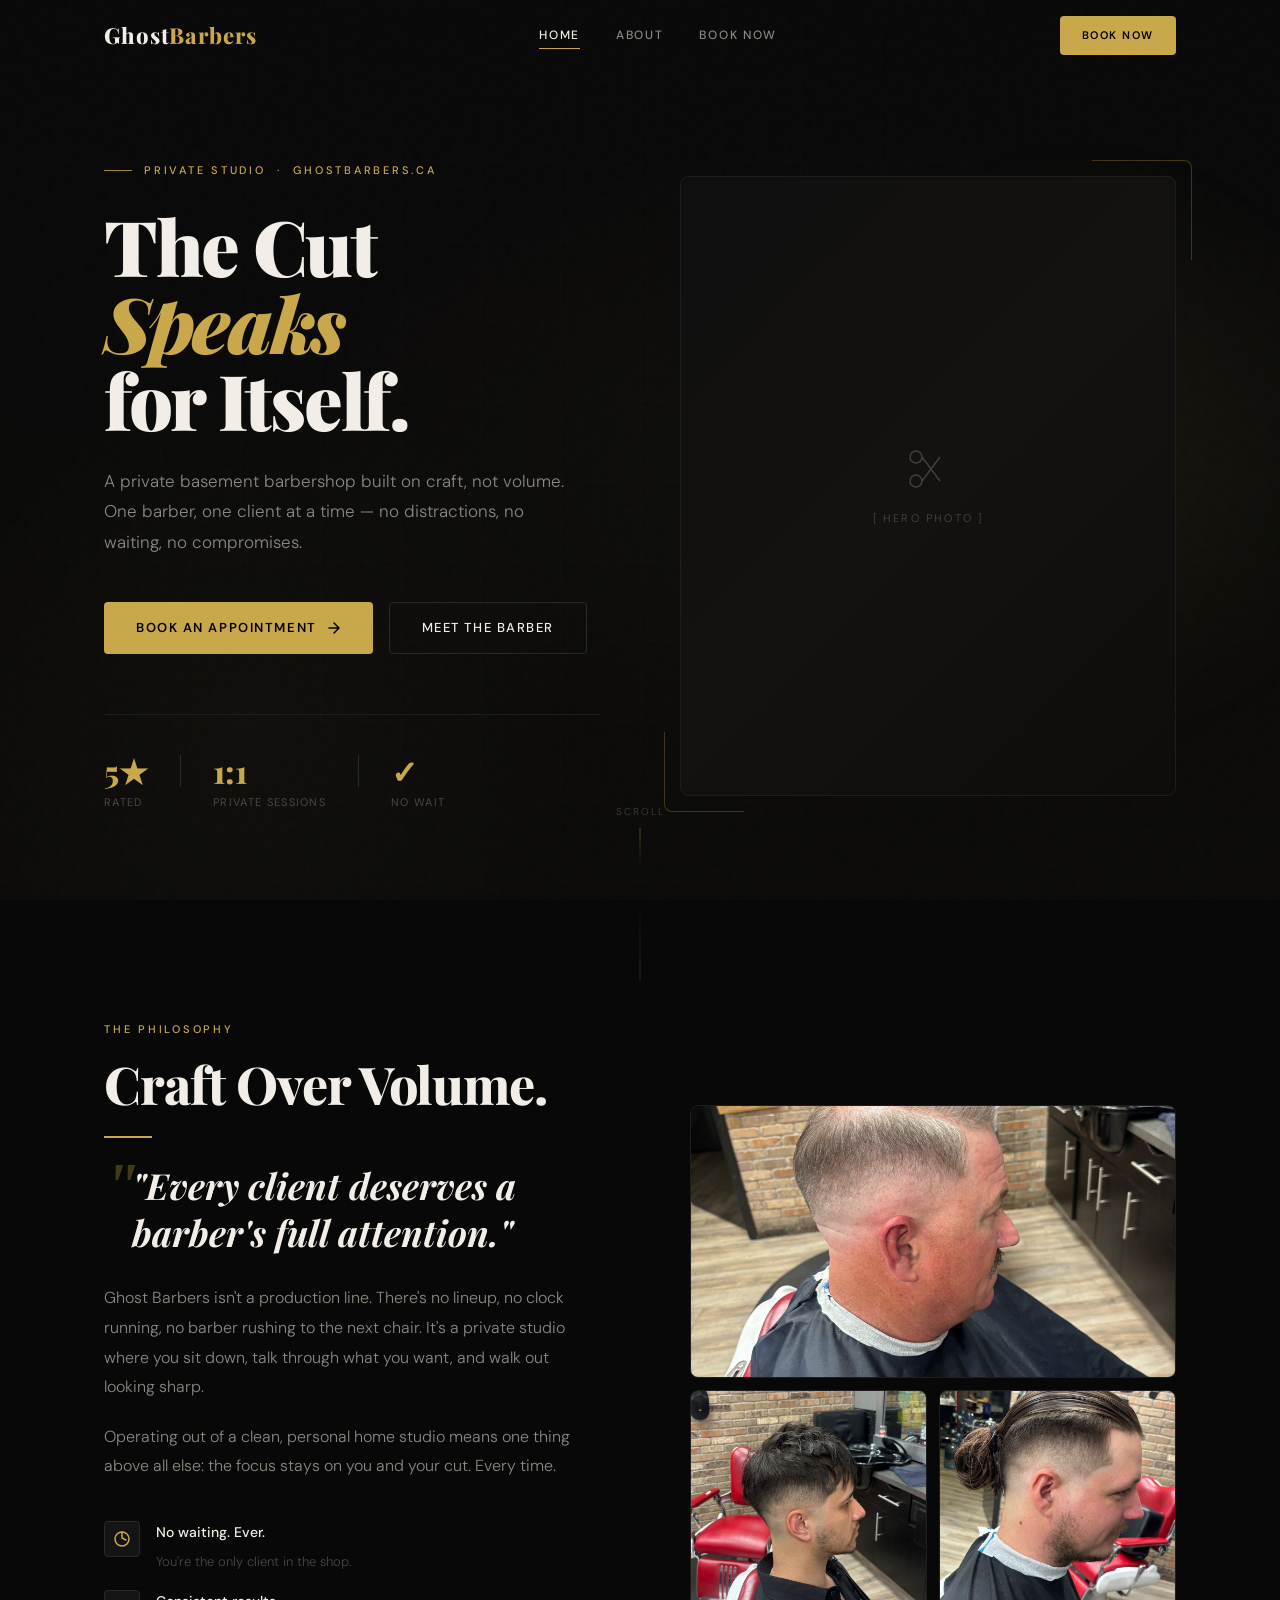
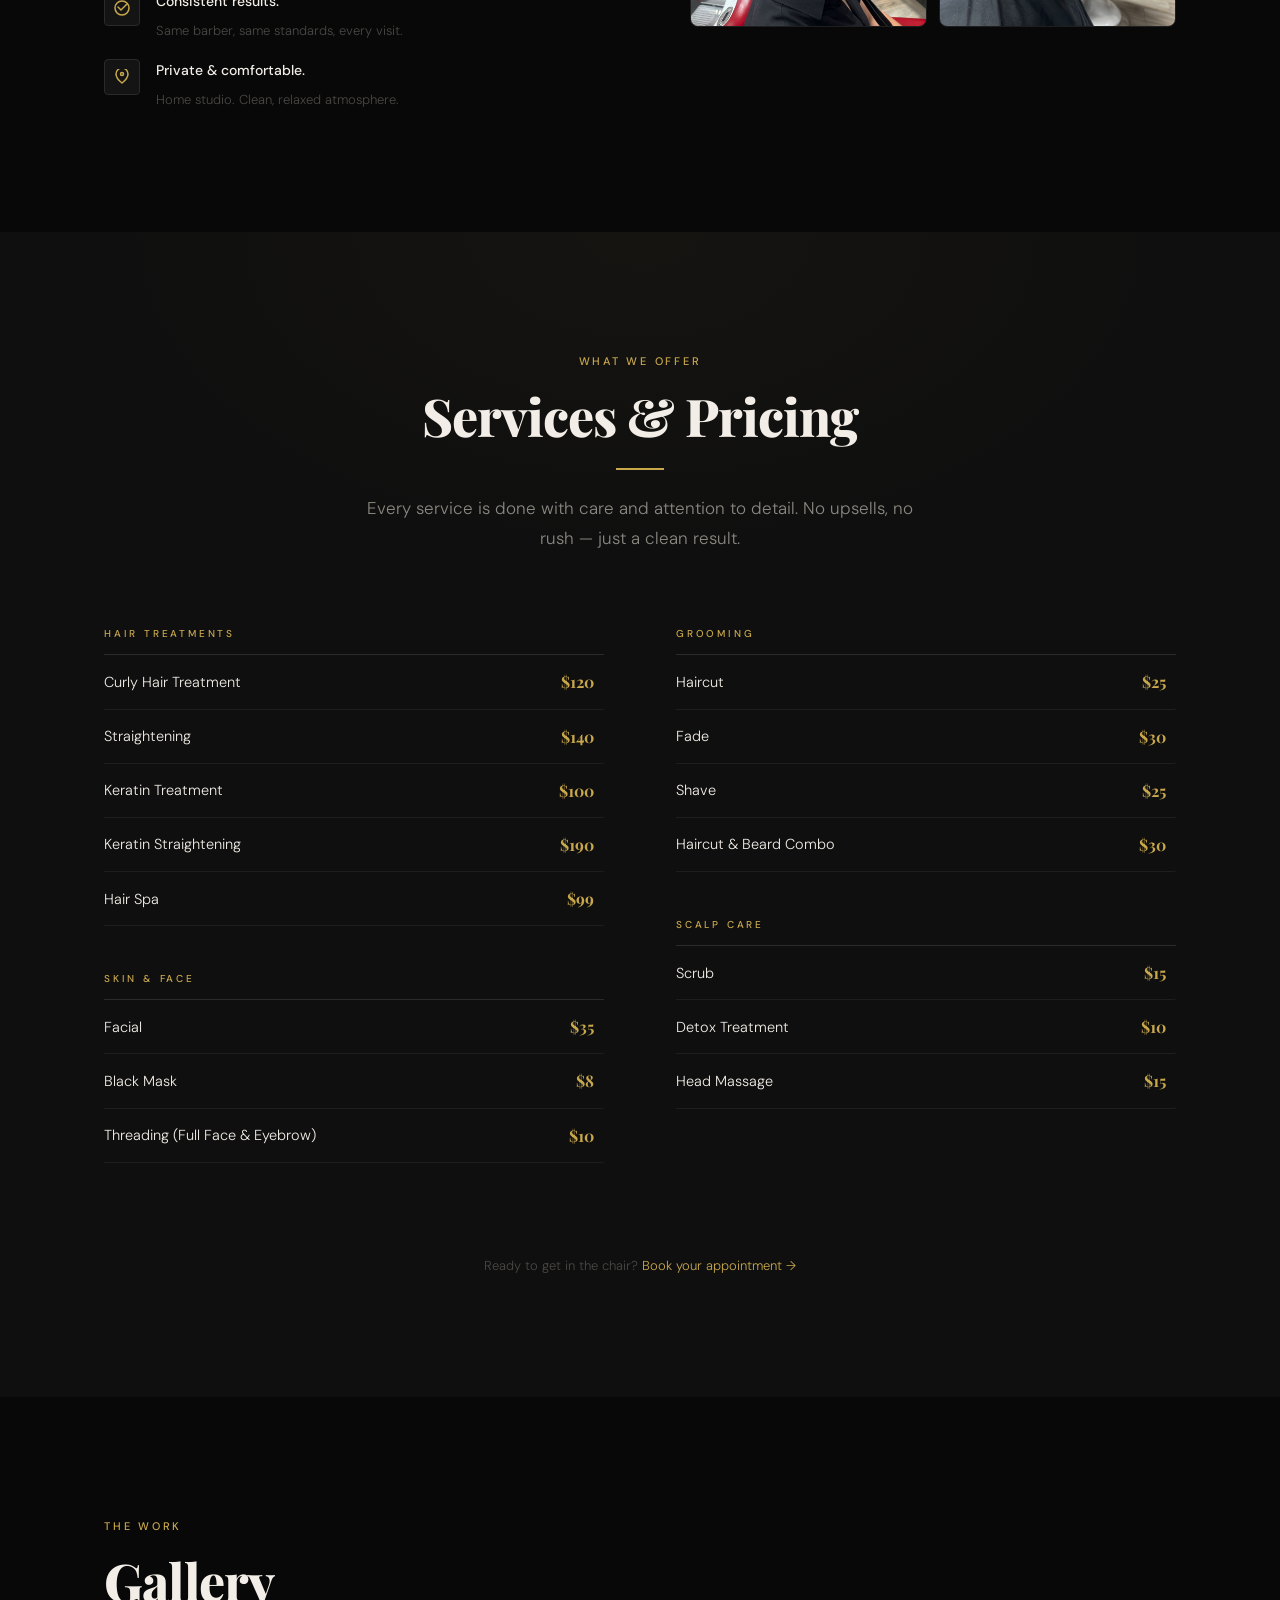
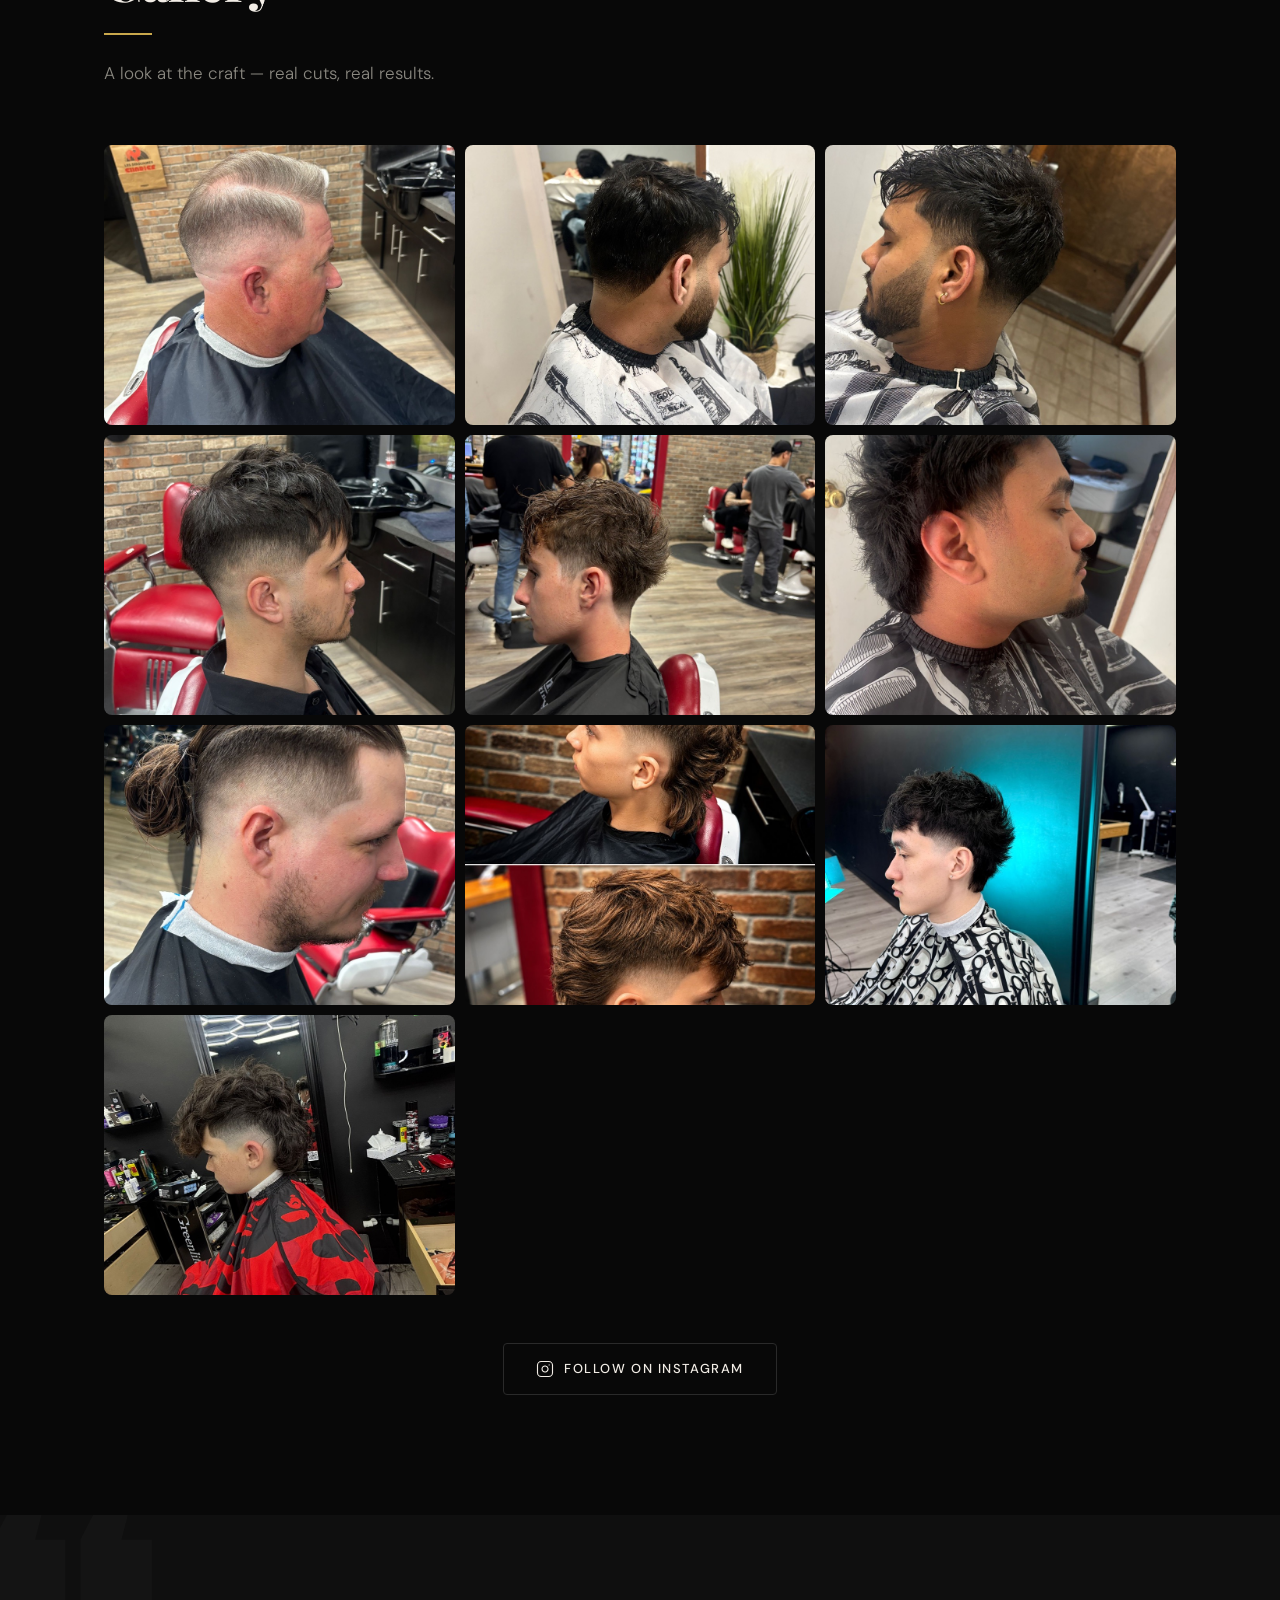
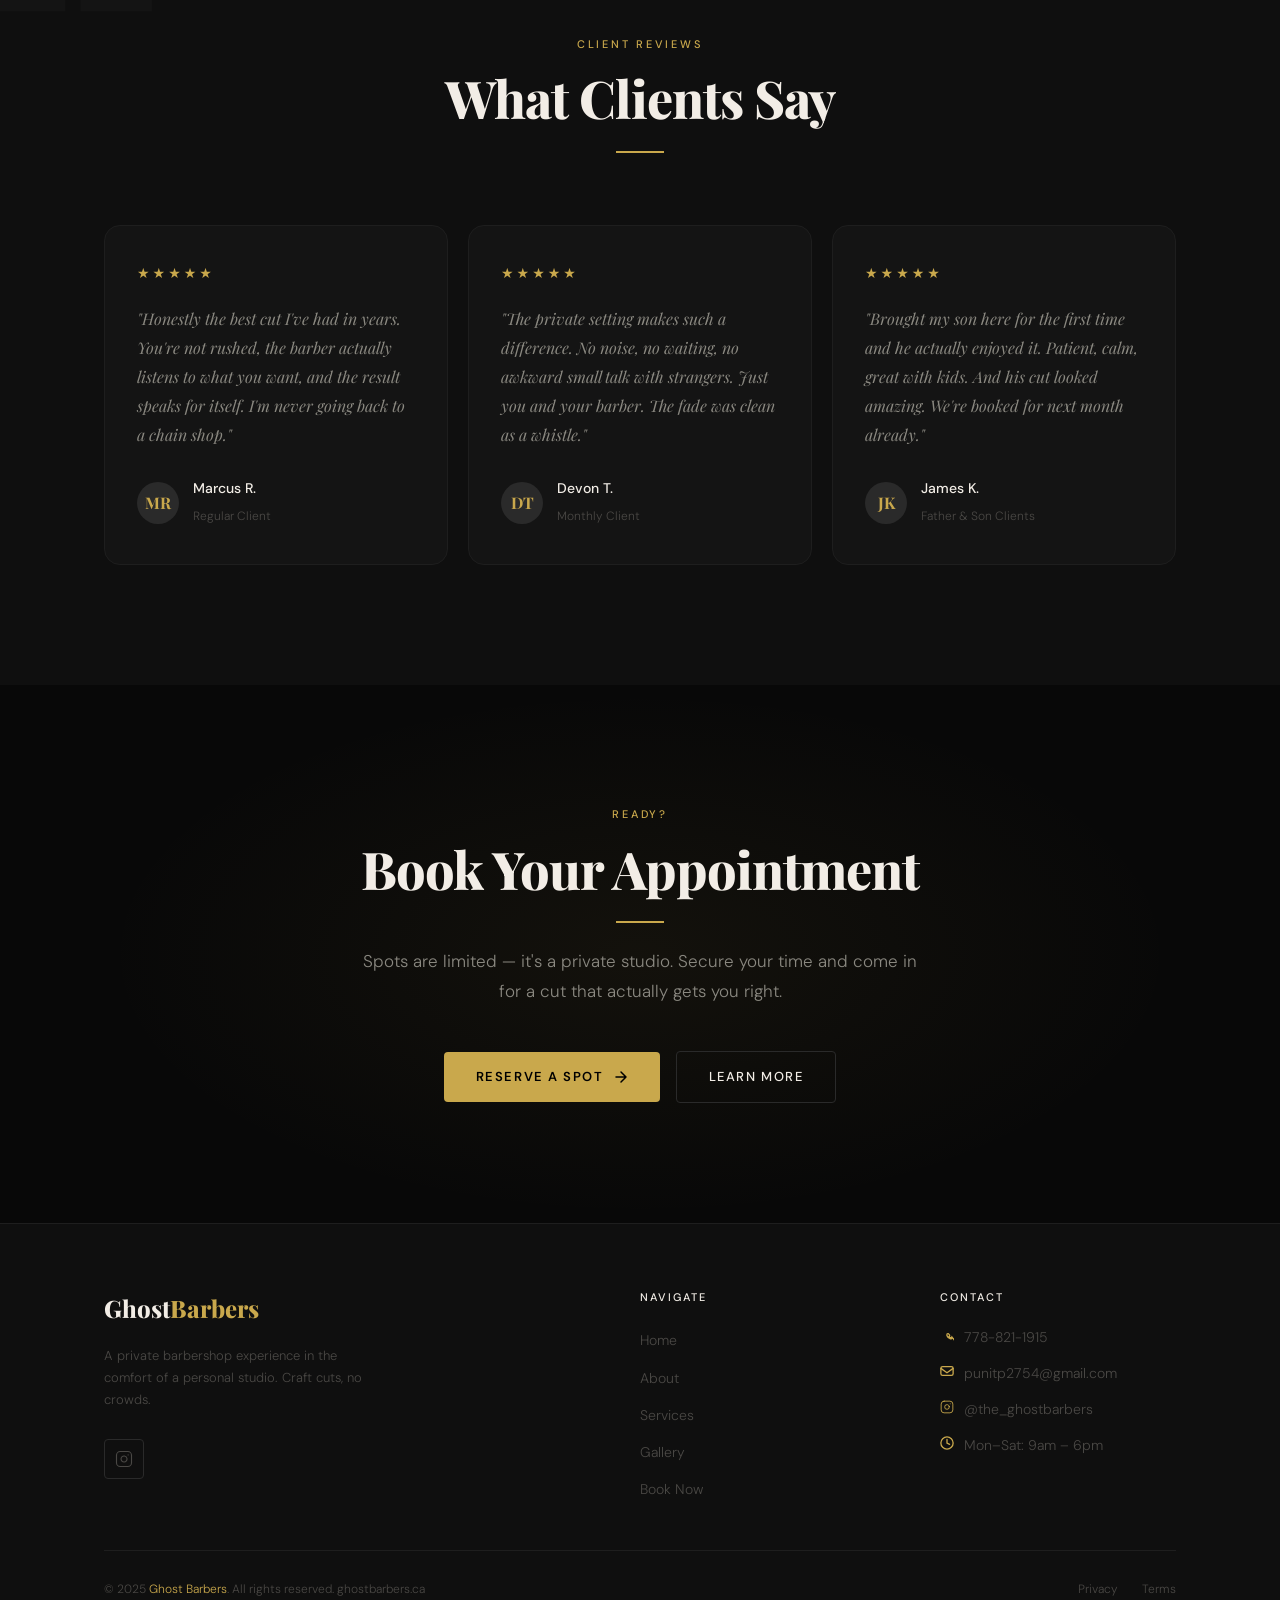
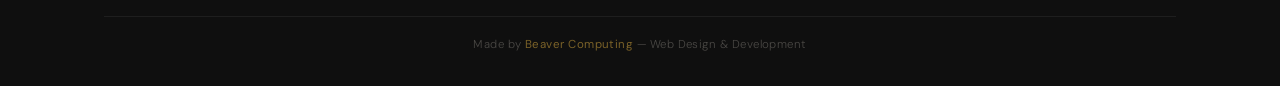
==== index.html @ a68f078d "Real gallery, barber photos, contact info, remove placeholders" ====
<!DOCTYPE html>
<html lang="en">
<head>
  <meta charset="UTF-8" />
  <meta name="viewport" content="width=device-width, initial-scale=1.0" />
  <title>Ghost Barbers — Premium Cuts, Private Studio | ghostbarbers.ca</title>
  <meta name="description" content="Ghost Barbers is a private, home-based barbershop in Canada offering premium haircuts with personal attention. No waiting. No rush. Just a sharp cut in a clean, relaxed space. Book online." />
  <meta property="og:title" content="Ghost Barbers — Premium Cuts, Private Studio" />
  <meta property="og:description" content="A private barbershop experience. Craft over volume. Book your appointment today." />
  <meta property="og:url" content="https://ghostbarbers.ca" />
  <link rel="canonical" href="https://ghostbarbers.ca" />
  <link rel="stylesheet" href="styles.css" />
</head>
<body class="page-home">

  <!-- ===== NAVIGATION ===== -->
  <nav class="nav" id="navbar">
    <div class="nav-inner">
      <a href="index.html" class="nav-logo">Ghost<span>Barbers</span></a>
      <div class="nav-links">
        <a href="index.html" class="nav-link-home active">Home</a>
        <a href="about.html" class="nav-link-about">About</a>
        <a href="booking.html" class="nav-link-booking">Book Now</a>
      </div>
      <a href="booking.html" class="nav-book">Book Now</a>
      <button class="nav-hamburger" id="hamburger" aria-label="Open menu">
        <span></span><span></span><span></span>
      </button>
    </div>
  </nav>

  <!-- Mobile nav -->
  <div class="nav-mobile" id="mobileMenu">
    <a href="index.html">Home</a>
    <a href="about.html">About</a>
    <a href="booking.html" class="nav-book">Book Appointment</a>
  </div>

  <main>

    <!-- ===== HERO ===== -->
    <section class="hero">
      <div class="hero-bg">
        <div class="hero-bg-gradient"></div>
        <div class="hero-grid"></div>
        <div class="hero-grain"></div>
        <div class="hero-orb"></div>
      </div>

      <div class="hero-content container">
        <div class="hero-text">
          <div class="hero-eyebrow">Private Studio &nbsp;·&nbsp; ghostbarbers.ca</div>

          <h1 class="hero-title">
            The Cut<br>
            <em>Speaks</em><br>
            for Itself.
          </h1>

          <p class="hero-desc">
            A private basement barbershop built on craft, not volume. One barber, one client at a time — no distractions, no waiting, no compromises.
          </p>

          <div class="hero-cta">
            <a href="booking.html" class="btn btn-gold">
              Book an Appointment
              <svg width="14" height="14" viewBox="0 0 14 14" fill="none">
                <path d="M2 7h10M7 2l5 5-5 5" stroke="currentColor" stroke-width="1.5" stroke-linecap="round" stroke-linejoin="round"/>
              </svg>
            </a>
            <a href="about.html" class="btn btn-outline">Meet the Barber</a>
          </div>

          <div class="hero-stats">
            <div class="hero-stat">
              <span class="hero-stat-number">5★</span>
              <span class="hero-stat-label">Rated</span>
            </div>
            <div class="hero-stat-divider"></div>
            <div class="hero-stat">
              <span class="hero-stat-number">1:1</span>
              <span class="hero-stat-label">Private Sessions</span>
            </div>
            <div class="hero-stat-divider"></div>
            <div class="hero-stat">
              <span class="hero-stat-number">✓</span>
              <span class="hero-stat-label">No Wait</span>
            </div>
          </div>
        </div>

        <div class="hero-visual fade-in fade-in-delay-2">
          <div class="hero-image-frame">
            <div class="hero-image-placeholder">
              <svg class="scissors-icon" viewBox="0 0 48 48" fill="none" stroke="currentColor" stroke-width="1.5">
                <circle cx="12" cy="36" r="6"/>
                <circle cx="12" cy="12" r="6"/>
                <path d="M18 12L36 36M18 36L36 12"/>
              </svg>
              <span>[ Hero Photo ]</span>
            </div>
          </div>
          <div class="hero-frame-accent"></div>
          <div class="hero-frame-accent-2"></div>
        </div>
      </div>

      <div class="hero-scroll" onclick="document.getElementById('intro').scrollIntoView({behavior:'smooth'})">
        <span>Scroll</span>
        <div class="scroll-line"></div>
      </div>
    </section>

    <!-- ===== INTRO ===== -->
    <section class="intro" id="intro">
      <div class="container">
        <div class="intro-inner">
          <div class="intro-text-block fade-in">
            <span class="section-label">The Philosophy</span>
            <h2 class="section-title">Craft Over Volume.</h2>
            <div class="divider"></div>

            <blockquote class="intro-quote">
              "Every client deserves a barber's full attention."
            </blockquote>

            <p class="intro-body">
              Ghost Barbers isn't a production line. There's no lineup, no clock running, no barber rushing to the next chair. It's a private studio where you sit down, talk through what you want, and walk out looking sharp.
            </p>
            <p class="intro-body">
              Operating out of a clean, personal home studio means one thing above all else: the focus stays on you and your cut. Every time.
            </p>

            <div class="intro-features">
              <div class="intro-feature">
                <div class="intro-feature-icon">
                  <svg width="16" height="16" viewBox="0 0 16 16" fill="none" stroke="currentColor" stroke-width="1.5" stroke-linecap="round">
                    <path d="M8 1v6l4 2"/>
                    <circle cx="8" cy="8" r="7"/>
                  </svg>
                </div>
                <div class="intro-feature-text">
                  <strong>No waiting. Ever.</strong>
                  <span>You're the only client in the shop.</span>
                </div>
              </div>
              <div class="intro-feature">
                <div class="intro-feature-icon">
                  <svg width="16" height="16" viewBox="0 0 16 16" fill="none" stroke="currentColor" stroke-width="1.5" stroke-linecap="round">
                    <path d="M13 4L7 10 4 7"/>
                    <circle cx="8" cy="8" r="7"/>
                  </svg>
                </div>
                <div class="intro-feature-text">
                  <strong>Consistent results.</strong>
                  <span>Same barber, same standards, every visit.</span>
                </div>
              </div>
              <div class="intro-feature">
                <div class="intro-feature-icon">
                  <svg width="16" height="16" viewBox="0 0 16 16" fill="none" stroke="currentColor" stroke-width="1.5" stroke-linecap="round">
                    <path d="M8 14s-6-4.5-6-9a6 6 0 0112 0c0 4.5-6 9-6 9z"/>
                    <circle cx="8" cy="5" r="1.5"/>
                  </svg>
                </div>
                <div class="intro-feature-text">
                  <strong>Private & comfortable.</strong>
                  <span>Home studio. Clean, relaxed atmosphere.</span>
                </div>
              </div>
            </div>
          </div>

          <div class="intro-visual fade-in fade-in-delay-2">
            <div class="intro-img-block">
              <img src="images/gallery-1.jpg" alt="Ghost Barbers work" loading="lazy" style="width:100%;height:100%;object-fit:cover;display:block;" />
            </div>
            <div class="intro-img-block">
              <img src="images/gallery-4.jpg" alt="Ghost Barbers work" loading="lazy" style="width:100%;height:100%;object-fit:cover;display:block;" />
            </div>
            <div class="intro-img-block">
              <img src="images/gallery-7.jpg" alt="Ghost Barbers work" loading="lazy" style="width:100%;height:100%;object-fit:cover;display:block;" />
            </div>
          </div>
        </div>
      </div>
    </section>

    <!-- ===== SERVICES ===== -->
    <section class="services" id="services">
      <div class="container">
        <div class="services-header fade-in">
          <span class="section-label">What We Offer</span>
          <h2 class="section-title">Services & Pricing</h2>
          <div class="divider"></div>
          <p class="section-subtitle">Every service is done with care and attention to detail. No upsells, no rush — just a clean result.</p>
        </div>

        <div class="services-menu">

          <!-- LEFT COLUMN -->
          <div class="services-col">
            <div class="services-category fade-in">
              <span class="services-cat-label">Hair Treatments</span>
              <div class="service-row">
                <span class="service-row-name">Curly Hair Treatment</span>
                <span class="service-row-price">$120</span>
              </div>
              <div class="service-row">
                <span class="service-row-name">Straightening</span>
                <span class="service-row-price">$140</span>
              </div>
              <div class="service-row">
                <span class="service-row-name">Keratin Treatment</span>
                <span class="service-row-price">$100</span>
              </div>
              <div class="service-row">
                <span class="service-row-name">Keratin Straightening</span>
                <span class="service-row-price">$190</span>
              </div>
              <div class="service-row">
                <span class="service-row-name">Hair Spa</span>
                <span class="service-row-price">$99</span>
              </div>
            </div>

            <div class="services-category fade-in fade-in-delay-1">
              <span class="services-cat-label">Skin &amp; Face</span>
              <div class="service-row">
                <span class="service-row-name">Facial</span>
                <span class="service-row-price">$35</span>
              </div>
              <div class="service-row">
                <span class="service-row-name">Black Mask</span>
                <span class="service-row-price">$8</span>
              </div>
              <div class="service-row">
                <span class="service-row-name">Threading (Full Face &amp; Eyebrow)</span>
                <span class="service-row-price">$10</span>
              </div>
            </div>
          </div>

          <!-- RIGHT COLUMN -->
          <div class="services-col">
            <div class="services-category fade-in fade-in-delay-1">
              <span class="services-cat-label">Grooming</span>
              <div class="service-row">
                <span class="service-row-name">Haircut</span>
                <span class="service-row-price">$25</span>
              </div>
              <div class="service-row">
                <span class="service-row-name">Fade</span>
                <span class="service-row-price">$30</span>
              </div>
              <div class="service-row">
                <span class="service-row-name">Shave</span>
                <span class="service-row-price">$25</span>
              </div>
              <div class="service-row">
                <span class="service-row-name">Haircut &amp; Beard Combo</span>
                <span class="service-row-price">$30</span>
              </div>
            </div>

            <div class="services-category fade-in fade-in-delay-2">
              <span class="services-cat-label">Scalp Care</span>
              <div class="service-row">
                <span class="service-row-name">Scrub</span>
                <span class="service-row-price">$15</span>
              </div>
              <div class="service-row">
                <span class="service-row-name">Detox Treatment</span>
                <span class="service-row-price">$10</span>
              </div>
              <div class="service-row">
                <span class="service-row-name">Head Massage</span>
                <span class="service-row-price">$15</span>
              </div>
            </div>
          </div>

        </div>

        <p class="services-note fade-in">
          Ready to get in the chair? <a href="booking.html">Book your appointment →</a>
        </p>
      </div>
    </section>

    <!-- ===== GALLERY ===== -->
    <section class="gallery" id="gallery">
      <div class="container">
        <div class="gallery-header fade-in">
          <span class="section-label">The Work</span>
          <h2 class="section-title">Gallery</h2>
          <div class="divider"></div>
          <p class="section-subtitle">A look at the craft — real cuts, real results.</p>
        </div>

        <div class="gallery-grid">
          <div class="gallery-item fade-in">
            <img src="images/gallery-1.jpg" alt="Ghost Barbers haircut" loading="lazy" />
          </div>
          <div class="gallery-item fade-in fade-in-delay-1">
            <img src="images/gallery-2.jpg" alt="Ghost Barbers haircut" loading="lazy" />
          </div>
          <div class="gallery-item fade-in fade-in-delay-2">
            <img src="images/gallery-3.jpg" alt="Ghost Barbers haircut" loading="lazy" />
          </div>
          <div class="gallery-item fade-in">
            <img src="images/gallery-4.jpg" alt="Ghost Barbers haircut" loading="lazy" />
          </div>
          <div class="gallery-item fade-in fade-in-delay-1">
            <img src="images/gallery-5.jpg" alt="Ghost Barbers haircut" loading="lazy" />
          </div>
          <div class="gallery-item fade-in fade-in-delay-2">
            <img src="images/gallery-6.jpg" alt="Ghost Barbers haircut" loading="lazy" />
          </div>
          <div class="gallery-item fade-in">
            <img src="images/gallery-7.jpg" alt="Ghost Barbers haircut" loading="lazy" />
          </div>
          <div class="gallery-item fade-in fade-in-delay-1">
            <img src="images/gallery-8.jpg" alt="Ghost Barbers haircut" loading="lazy" />
          </div>
          <div class="gallery-item fade-in fade-in-delay-2">
            <img src="images/gallery-9.jpg" alt="Ghost Barbers haircut" loading="lazy" />
          </div>
          <div class="gallery-item fade-in">
            <img src="images/gallery-10.jpg" alt="Ghost Barbers haircut" loading="lazy" />
          </div>
        </div>

        <div class="gallery-cta fade-in">
          <a href="https://instagram.com/the_ghostbarbers" class="btn btn-outline" target="_blank" rel="noopener">
            <svg width="18" height="18" viewBox="0 0 24 24" fill="none" stroke="currentColor" stroke-width="1.5" stroke-linecap="round" stroke-linejoin="round">
              <rect x="2" y="2" width="20" height="20" rx="5"/>
              <path d="M16 11.37A4 4 0 1112.63 8 4 4 0 0116 11.37z"/>
              <line x1="17.5" y1="6.5" x2="17.51" y2="6.5"/>
            </svg>
            Follow on Instagram
          </a>
        </div>
      </div>
    </section>

    <!-- ===== TESTIMONIALS ===== -->
    <section class="testimonials">
      <div class="container">
        <div class="testimonials-header fade-in">
          <span class="section-label">Client Reviews</span>
          <h2 class="section-title">What Clients Say</h2>
          <div class="divider"></div>
        </div>

        <div class="testimonials-grid">
          <div class="testimonial-card fade-in">
            <div class="stars">
              <span class="star">★</span><span class="star">★</span><span class="star">★</span><span class="star">★</span><span class="star">★</span>
            </div>
            <p class="testimonial-text">
              "Honestly the best cut I've had in years. You're not rushed, the barber actually listens to what you want, and the result speaks for itself. I'm never going back to a chain shop."
            </p>
            <div class="testimonial-author">
              <div class="author-avatar">MR</div>
              <div class="author-info">
                <strong>Marcus R.</strong>
                <span>Regular Client</span>
              </div>
            </div>
          </div>

          <div class="testimonial-card fade-in fade-in-delay-1">
            <div class="stars">
              <span class="star">★</span><span class="star">★</span><span class="star">★</span><span class="star">★</span><span class="star">★</span>
            </div>
            <p class="testimonial-text">
              "The private setting makes such a difference. No noise, no waiting, no awkward small talk with strangers. Just you and your barber. The fade was clean as a whistle."
            </p>
            <div class="testimonial-author">
              <div class="author-avatar">DT</div>
              <div class="author-info">
                <strong>Devon T.</strong>
                <span>Monthly Client</span>
              </div>
            </div>
          </div>

          <div class="testimonial-card fade-in fade-in-delay-2">
            <div class="stars">
              <span class="star">★</span><span class="star">★</span><span class="star">★</span><span class="star">★</span><span class="star">★</span>
            </div>
            <p class="testimonial-text">
              "Brought my son here for the first time and he actually enjoyed it. Patient, calm, great with kids. And his cut looked amazing. We're booked for next month already."
            </p>
            <div class="testimonial-author">
              <div class="author-avatar">JK</div>
              <div class="author-info">
                <strong>James K.</strong>
                <span>Father & Son Clients</span>
              </div>
            </div>
          </div>
        </div>
      </div>
    </section>

    <!-- ===== CTA BANNER ===== -->
    <section class="cta-banner">
      <div class="container">
        <div class="cta-banner-inner fade-in">
          <span class="section-label">Ready?</span>
          <h2 class="section-title">Book Your Appointment</h2>
          <div class="divider" style="margin: 24px auto;"></div>
          <p class="section-subtitle" style="margin: 0 auto 44px;">
            Spots are limited — it's a private studio. Secure your time and come in for a cut that actually gets you right.
          </p>
          <div class="cta-banner-actions">
            <a href="booking.html" class="btn btn-gold">
              Reserve a Spot
              <svg width="14" height="14" viewBox="0 0 14 14" fill="none">
                <path d="M2 7h10M7 2l5 5-5 5" stroke="currentColor" stroke-width="1.5" stroke-linecap="round" stroke-linejoin="round"/>
              </svg>
            </a>
            <a href="about.html" class="btn btn-outline">Learn More</a>
          </div>
        </div>
      </div>
    </section>

  </main>

  <!-- ===== FOOTER ===== -->
  <footer class="footer">
    <div class="container">
      <div class="footer-inner">
        <div>
          <a href="index.html" class="footer-brand-logo">Ghost<span>Barbers</span></a>
          <p class="footer-brand-tagline">
            A private barbershop experience in the comfort of a personal studio. Craft cuts, no crowds.
          </p>
          <div class="footer-social">
            <a href="https://instagram.com/the_ghostbarbers" target="_blank" rel="noopener" aria-label="Instagram">
              <svg width="18" height="18" viewBox="0 0 24 24" fill="none" stroke="currentColor" stroke-width="1.5" stroke-linecap="round" stroke-linejoin="round">
                <rect x="2" y="2" width="20" height="20" rx="5"/>
                <path d="M16 11.37A4 4 0 1112.63 8 4 4 0 0116 11.37z"/>
                <line x1="17.5" y1="6.5" x2="17.51" y2="6.5"/>
              </svg>
            </a>
          </div>
        </div>

        <div>
          <p class="footer-col-title">Navigate</p>
          <ul class="footer-links">
            <li><a href="index.html">Home</a></li>
            <li><a href="about.html">About</a></li>
            <li><a href="index.html#services">Services</a></li>
            <li><a href="index.html#gallery">Gallery</a></li>
            <li><a href="booking.html">Book Now</a></li>
          </ul>
        </div>

        <div>
          <p class="footer-col-title">Contact</p>
          <div class="footer-contact-item">
            <svg width="14" height="14" viewBox="0 0 16 16" fill="none" stroke="currentColor" stroke-width="1.5" stroke-linecap="round">
              <path d="M14 10.67c0 .23-.05.45-.16.67-.11.21-.26.41-.45.58-.32.3-.67.45-1.04.45-.26 0-.54-.06-.83-.19a8.9 8.9 0 01-.84-.43c-.28-.17-.57-.36-.85-.58a14.5 14.5 0 01-.83-.83c-.21-.28-.41-.57-.58-.85-.17-.28-.31-.56-.42-.83-.11-.27-.17-.53-.17-.78 0-.24.05-.47.16-.68.1-.21.25-.4.46-.57.25-.2.52-.3.8-.3.11 0 .22.02.32.07.1.04.2.12.27.24l.95 1.34c.07.1.13.2.17.29.04.09.06.17.06.25 0 .09-.03.18-.08.27-.05.09-.12.18-.2.27l-.28.29c-.04.04-.06.09-.06.14 0 .03.01.05.02.08.02.03.03.05.04.07.15.27.37.56.64.85.27.29.56.51.86.67.02.01.04.02.07.03.03.01.06.01.1.01.06 0 .11-.02.15-.06l.28-.28c.09-.09.19-.16.28-.2.09-.05.18-.07.27-.07.08 0 .16.02.25.06.09.04.18.1.28.17l1.35.95c.12.08.2.18.24.28.03.1.05.2.05.31z"/>
            </svg>
            <a href="tel:7788211915" style="color:inherit;">778-821-1915</a>
          </div>
          <div class="footer-contact-item">
            <svg width="14" height="14" viewBox="0 0 16 16" fill="none" stroke="currentColor" stroke-width="1.5" stroke-linecap="round">
              <rect x="1" y="3" width="14" height="10" rx="2"/>
              <path d="M1 5l7 5 7-5"/>
            </svg>
            <a href="mailto:punitp2754@gmail.com" style="color:inherit;">punitp2754@gmail.com</a>
          </div>
          <div class="footer-contact-item">
            <svg width="14" height="14" viewBox="0 0 24 24" fill="none" stroke="currentColor" stroke-width="1.5" stroke-linecap="round" stroke-linejoin="round">
              <rect x="2" y="2" width="20" height="20" rx="5"/>
              <path d="M16 11.37A4 4 0 1112.63 8 4 4 0 0116 11.37z"/>
              <line x1="17.5" y1="6.5" x2="17.51" y2="6.5"/>
            </svg>
            <a href="https://instagram.com/the_ghostbarbers" target="_blank" rel="noopener" style="color:inherit;">@the_ghostbarbers</a>
          </div>
          <div class="footer-contact-item">
            <svg width="14" height="14" viewBox="0 0 16 16" fill="none" stroke="currentColor" stroke-width="1.5" stroke-linecap="round">
              <circle cx="8" cy="8" r="7"/>
              <path d="M8 4v4l3 1.5"/>
            </svg>
            <span>Mon–Sat: 9am – 6pm</span>
          </div>
        </div>
      </div>

      <div class="footer-bottom">
        <p class="footer-copy">
          © 2025 <span>Ghost Barbers</span>. All rights reserved. ghostbarbers.ca
        </p>
        <div class="footer-legal">
          <a href="#">Privacy</a>
          <a href="#">Terms</a>
        </div>
      </div>

      <div class="footer-agency">
        Made by <a href="https://beavercomputing.com" target="_blank" rel="noopener">Beaver Computing</a> &mdash; Web Design &amp; Development
      </div>
    </div>
  </footer>

  <script>
    // --- Nav scroll effect ---
    const navbar = document.getElementById('navbar');
    window.addEventListener('scroll', () => {
      navbar.classList.toggle('scrolled', window.scrollY > 24);
    });

    // --- Mobile hamburger ---
    const hamburger = document.getElementById('hamburger');
    const mobileMenu = document.getElementById('mobileMenu');
    hamburger.addEventListener('click', () => {
      hamburger.classList.toggle('open');
      mobileMenu.classList.toggle('open');
    });

    // Close mobile menu on link click
    mobileMenu.querySelectorAll('a').forEach(link => {
      link.addEventListener('click', () => {
        hamburger.classList.remove('open');
        mobileMenu.classList.remove('open');
      });
    });

    // --- Scroll fade-in ---
    const observer = new IntersectionObserver((entries) => {
      entries.forEach(entry => {
        if (entry.isIntersecting) {
          entry.target.classList.add('visible');
        }
      });
    }, { threshold: 0.1, rootMargin: '0px 0px -40px 0px' });

    document.querySelectorAll('.fade-in').forEach(el => observer.observe(el));
  </script>
</body>
</html>
---- styles.css ----
/* ============================================
   GHOST BARBERS — styles.css
   ============================================ */

/* --- Google Fonts --- */
@import url('https://fonts.googleapis.com/css2?family=Playfair+Display:ital,wght@0,700;0,800;0,900;1,700&family=DM+Sans:ital,opsz,wght@0,9..40,300;0,9..40,400;0,9..40,500;1,9..40,300&display=swap');

/* --- CSS Custom Properties --- */
:root {
  --bg:           #080808;
  --surface:      #0f0f0f;
  --card:         #141414;
  --card-hover:   #191919;
  --border:       #1e1e1e;
  --border-light: #2a2a2a;

  --text-primary:   #f2ede6;
  --text-secondary: #8a8880;
  --text-muted:     #4a4845;

  --gold:        #c9a84c;
  --gold-light:  #e0be78;
  --gold-dim:    #7a6128;
  --gold-glow:   rgba(201, 168, 76, 0.15);

  --white: #ffffff;
  --black: #000000;

  --font-heading: 'Playfair Display', Georgia, serif;
  --font-body:    'DM Sans', system-ui, sans-serif;

  --nav-height: 72px;
  --max-width:  1120px;

  --radius-sm: 4px;
  --radius-md: 8px;
  --radius-lg: 16px;

  --transition: 0.3s cubic-bezier(0.4, 0, 0.2, 1);
  --transition-slow: 0.6s cubic-bezier(0.4, 0, 0.2, 1);
}

/* --- Reset & Base --- */
*, *::before, *::after {
  box-sizing: border-box;
  margin: 0;
  padding: 0;
}

html {
  scroll-behavior: smooth;
  font-size: 16px;
}

body {
  background-color: var(--bg);
  color: var(--text-primary);
  font-family: var(--font-body);
  font-weight: 300;
  line-height: 1.7;
  -webkit-font-smoothing: antialiased;
  overflow-x: hidden;
}

img {
  display: block;
  max-width: 100%;
}

a {
  color: inherit;
  text-decoration: none;
}

ul {
  list-style: none;
}

/* --- Scrollbar --- */
::-webkit-scrollbar { width: 6px; }
::-webkit-scrollbar-track { background: var(--bg); }
::-webkit-scrollbar-thumb { background: var(--border-light); border-radius: 3px; }

/* --- Selection --- */
::selection {
  background: var(--gold);
  color: var(--black);
}

/* ============================================
   UTILITY CLASSES
   ============================================ */

.container {
  width: 100%;
  max-width: var(--max-width);
  margin: 0 auto;
  padding: 0 24px;
}

.section-label {
  font-family: var(--font-body);
  font-size: 11px;
  font-weight: 500;
  letter-spacing: 0.25em;
  text-transform: uppercase;
  color: var(--gold);
  display: block;
  margin-bottom: 16px;
}

.section-title {
  font-family: var(--font-heading);
  font-size: clamp(2rem, 5vw, 3.25rem);
  font-weight: 800;
  line-height: 1.1;
  letter-spacing: -0.02em;
  color: var(--text-primary);
}

.section-subtitle {
  font-size: 1.0625rem;
  font-weight: 300;
  color: var(--text-secondary);
  line-height: 1.75;
  max-width: 560px;
}

.divider {
  width: 48px;
  height: 2px;
  background: var(--gold);
  margin: 24px 0;
}

/* --- Buttons --- */
.btn {
  display: inline-flex;
  align-items: center;
  gap: 10px;
  font-family: var(--font-body);
  font-size: 13px;
  font-weight: 500;
  letter-spacing: 0.12em;
  text-transform: uppercase;
  padding: 14px 32px;
  border-radius: var(--radius-sm);
  border: none;
  cursor: pointer;
  transition: var(--transition);
  position: relative;
  overflow: hidden;
}

.btn::before {
  content: '';
  position: absolute;
  inset: 0;
  background: rgba(255, 255, 255, 0.06);
  opacity: 0;
  transition: var(--transition);
}

.btn:hover::before { opacity: 1; }

.btn-gold {
  background: var(--gold);
  color: var(--black);
  font-weight: 600;
}

.btn-gold:hover {
  background: var(--gold-light);
  transform: translateY(-1px);
  box-shadow: 0 12px 40px rgba(201, 168, 76, 0.3);
}

.btn-outline {
  background: transparent;
  color: var(--text-primary);
  border: 1px solid var(--border-light);
}

.btn-outline:hover {
  border-color: var(--gold);
  color: var(--gold);
  transform: translateY(-1px);
}

.btn-ghost {
  background: transparent;
  color: var(--gold);
  border: 1px solid var(--gold-dim);
  padding: 12px 28px;
}

.btn-ghost:hover {
  background: var(--gold-glow);
  border-color: var(--gold);
  transform: translateY(-1px);
}

/* --- Gold line decorative --- */
.gold-line {
  display: inline-block;
  width: 32px;
  height: 1px;
  background: var(--gold);
  vertical-align: middle;
  margin-right: 12px;
  opacity: 0.7;
}

/* ============================================
   SCROLL ANIMATIONS
   ============================================ */

.fade-in {
  opacity: 0;
  transform: translateY(28px);
  transition: opacity 0.7s cubic-bezier(0.4, 0, 0.2, 1),
              transform 0.7s cubic-bezier(0.4, 0, 0.2, 1);
}

.fade-in.visible {
  opacity: 1;
  transform: translateY(0);
}

.fade-in-delay-1 { transition-delay: 0.1s; }
.fade-in-delay-2 { transition-delay: 0.2s; }
.fade-in-delay-3 { transition-delay: 0.3s; }
.fade-in-delay-4 { transition-delay: 0.4s; }

/* ============================================
   NAVIGATION
   ============================================ */

.nav {
  position: fixed;
  top: 0;
  left: 0;
  right: 0;
  z-index: 1000;
  height: var(--nav-height);
  display: flex;
  align-items: center;
  transition: var(--transition);
  border-bottom: 1px solid transparent;
}

.nav.scrolled {
  background: rgba(8, 8, 8, 0.92);
  backdrop-filter: blur(20px);
  -webkit-backdrop-filter: blur(20px);
  border-bottom-color: var(--border);
}

.nav-inner {
  display: flex;
  align-items: center;
  justify-content: space-between;
  width: 100%;
  max-width: var(--max-width);
  margin: 0 auto;
  padding: 0 24px;
}

.nav-logo {
  font-family: var(--font-heading);
  font-size: 1.375rem;
  font-weight: 800;
  letter-spacing: 0.04em;
  color: var(--text-primary);
  transition: color var(--transition);
}

.nav-logo span {
  color: var(--gold);
}

.nav-logo:hover {
  color: var(--gold-light);
}

.nav-links {
  display: flex;
  align-items: center;
  gap: 36px;
}

.nav-links a {
  font-size: 12px;
  font-weight: 500;
  letter-spacing: 0.14em;
  text-transform: uppercase;
  color: var(--text-secondary);
  transition: color var(--transition);
  position: relative;
}

.nav-links a::after {
  content: '';
  position: absolute;
  bottom: -3px;
  left: 0;
  width: 0;
  height: 1px;
  background: var(--gold);
  transition: width var(--transition);
}

.nav-links a:hover,
.nav-links a.active {
  color: var(--text-primary);
}

.nav-links a:hover::after,
.nav-links a.active::after {
  width: 100%;
}

.nav-book {
  font-size: 11px;
  font-weight: 600;
  letter-spacing: 0.14em;
  text-transform: uppercase;
  color: var(--black);
  background: var(--gold);
  padding: 10px 22px;
  border-radius: var(--radius-sm);
  transition: var(--transition);
}

.nav-book:hover {
  background: var(--gold-light);
  transform: translateY(-1px);
  box-shadow: 0 8px 24px rgba(201, 168, 76, 0.25);
}

/* Hamburger */
.nav-hamburger {
  display: none;
  flex-direction: column;
  gap: 5px;
  cursor: pointer;
  padding: 4px;
  background: none;
  border: none;
}

.nav-hamburger span {
  display: block;
  width: 24px;
  height: 1.5px;
  background: var(--text-primary);
  transition: var(--transition);
}

.nav-hamburger.open span:nth-child(1) {
  transform: translateY(6.5px) rotate(45deg);
}
.nav-hamburger.open span:nth-child(2) {
  opacity: 0;
}
.nav-hamburger.open span:nth-child(3) {
  transform: translateY(-6.5px) rotate(-45deg);
}

/* Mobile nav menu */
.nav-mobile {
  display: none;
  position: fixed;
  top: var(--nav-height);
  left: 0;
  right: 0;
  background: rgba(8, 8, 8, 0.97);
  backdrop-filter: blur(20px);
  padding: 24px;
  flex-direction: column;
  gap: 8px;
  border-bottom: 1px solid var(--border);
  z-index: 999;
  transform: translateY(-8px);
  opacity: 0;
  transition: var(--transition);
}

.nav-mobile.open {
  display: flex;
  opacity: 1;
  transform: translateY(0);
}

.nav-mobile a {
  font-size: 14px;
  font-weight: 400;
  letter-spacing: 0.1em;
  text-transform: uppercase;
  color: var(--text-secondary);
  padding: 12px 0;
  border-bottom: 1px solid var(--border);
  transition: color var(--transition);
}

.nav-mobile a:last-child {
  border-bottom: none;
}

.nav-mobile a:hover {
  color: var(--gold);
}

.nav-mobile .nav-book {
  display: inline-flex;
  align-self: flex-start;
  margin-top: 8px;
  color: var(--black);
  background: var(--gold);
}

/* ============================================
   HERO SECTION
   ============================================ */

.hero {
  position: relative;
  min-height: 100vh;
  display: flex;
  align-items: center;
  overflow: hidden;
  padding-top: var(--nav-height);
}

/* Atmospheric background */
.hero-bg {
  position: absolute;
  inset: 0;
  z-index: 0;
}

.hero-bg-gradient {
  position: absolute;
  inset: 0;
  background:
    radial-gradient(ellipse 80% 60% at 70% 50%, rgba(201, 168, 76, 0.04) 0%, transparent 60%),
    radial-gradient(ellipse 50% 80% at 20% 80%, rgba(201, 168, 76, 0.03) 0%, transparent 50%),
    linear-gradient(180deg, var(--bg) 0%, #0b0a08 100%);
}

/* Subtle grid texture */
.hero-grid {
  position: absolute;
  inset: 0;
  background-image:
    linear-gradient(rgba(255,255,255,0.012) 1px, transparent 1px),
    linear-gradient(90deg, rgba(255,255,255,0.012) 1px, transparent 1px);
  background-size: 80px 80px;
  mask-image: radial-gradient(ellipse 80% 80% at 50% 50%, black 40%, transparent 100%);
}

.hero-grain {
  position: absolute;
  inset: -50%;
  width: 200%;
  height: 200%;
  background-image: url("data:image/svg+xml,%3Csvg viewBox='0 0 256 256' xmlns='http://www.w3.org/2000/svg'%3E%3Cfilter id='noise'%3E%3CfeTurbulence type='fractalNoise' baseFrequency='0.9' numOctaves='4' stitchTiles='stitch'/%3E%3C/filter%3E%3Crect width='100%25' height='100%25' filter='url(%23noise)' opacity='0.04'/%3E%3C/svg%3E");
  opacity: 0.4;
  animation: grain 8s steps(10) infinite;
}

@keyframes grain {
  0%, 100% { transform: translate(0, 0); }
  10% { transform: translate(-2%, -3%); }
  20% { transform: translate(3%, 1%); }
  30% { transform: translate(-1%, 4%); }
  40% { transform: translate(2%, -2%); }
  50% { transform: translate(-3%, 3%); }
  60% { transform: translate(1%, -1%); }
  70% { transform: translate(-2%, 2%); }
  80% { transform: translate(3%, -3%); }
  90% { transform: translate(-1%, 1%); }
}

/* Atmospheric orb */
.hero-orb {
  position: absolute;
  width: 600px;
  height: 600px;
  border-radius: 50%;
  background: radial-gradient(circle, rgba(201, 168, 76, 0.06) 0%, transparent 70%);
  top: 50%;
  right: -100px;
  transform: translateY(-50%);
  filter: blur(40px);
  pointer-events: none;
}

.hero-content {
  position: relative;
  z-index: 1;
  width: 100%;
  max-width: var(--max-width);
  margin: 0 auto;
  padding: 80px 24px 80px;
  display: grid;
  grid-template-columns: 1fr 1fr;
  gap: 80px;
  align-items: center;
}

.hero-text {}

.hero-eyebrow {
  display: flex;
  align-items: center;
  gap: 0;
  margin-bottom: 28px;
  font-size: 11px;
  font-weight: 500;
  letter-spacing: 0.25em;
  text-transform: uppercase;
  color: var(--gold);
}

.hero-eyebrow::before {
  content: '';
  display: inline-block;
  width: 28px;
  height: 1px;
  background: var(--gold);
  margin-right: 12px;
  opacity: 0.8;
}

.hero-title {
  font-family: var(--font-heading);
  font-size: clamp(2.75rem, 6vw, 5rem);
  font-weight: 900;
  line-height: 1.0;
  letter-spacing: -0.03em;
  color: var(--text-primary);
  margin-bottom: 28px;
}

.hero-title em {
  font-style: italic;
  color: var(--gold);
}

.hero-desc {
  font-size: 1.0625rem;
  font-weight: 300;
  color: var(--text-secondary);
  line-height: 1.8;
  max-width: 460px;
  margin-bottom: 44px;
}

.hero-cta {
  display: flex;
  gap: 16px;
  flex-wrap: wrap;
}

.hero-stats {
  display: flex;
  gap: 32px;
  margin-top: 60px;
  padding-top: 40px;
  border-top: 1px solid var(--border);
}

.hero-stat-number {
  font-family: var(--font-heading);
  font-size: 2rem;
  font-weight: 800;
  color: var(--gold);
  display: block;
  line-height: 1;
}

.hero-stat-label {
  font-size: 11px;
  font-weight: 400;
  letter-spacing: 0.12em;
  text-transform: uppercase;
  color: var(--text-muted);
  margin-top: 6px;
  display: block;
}

/* Hero visual side */
.hero-visual {
  position: relative;
}

.hero-image-frame {
  position: relative;
  aspect-ratio: 4/5;
  border-radius: var(--radius-md);
  overflow: hidden;
  background: var(--card);
  border: 1px solid var(--border);
}

.hero-image-placeholder {
  position: absolute;
  inset: 0;
  display: flex;
  flex-direction: column;
  align-items: center;
  justify-content: center;
  gap: 16px;
  background:
    linear-gradient(135deg, #0f0f0f 0%, #141210 50%, #0f0d0b 100%);
}

.hero-image-placeholder .scissors-icon {
  width: 48px;
  height: 48px;
  opacity: 0.2;
}

.hero-image-placeholder span {
  font-size: 11px;
  letter-spacing: 0.2em;
  text-transform: uppercase;
  color: var(--text-muted);
}

/* Decorative frame elements */
.hero-frame-accent {
  position: absolute;
  top: -16px;
  right: -16px;
  width: 100px;
  height: 100px;
  border-top: 1px solid var(--gold-dim);
  border-right: 1px solid var(--gold-dim);
  border-radius: 0 var(--radius-md) 0 0;
  opacity: 0.5;
}

.hero-frame-accent-2 {
  position: absolute;
  bottom: -16px;
  left: -16px;
  width: 80px;
  height: 80px;
  border-bottom: 1px solid var(--gold-dim);
  border-left: 1px solid var(--gold-dim);
  border-radius: 0 0 0 var(--radius-md);
  opacity: 0.5;
}

.hero-stat-divider {
  width: 1px;
  height: 32px;
  background: var(--border-light);
  flex-shrink: 0;
}

/* Scroll indicator */
.hero-scroll {
  position: absolute;
  bottom: 32px;
  left: 50%;
  transform: translateX(-50%);
  z-index: 1;
  display: flex;
  flex-direction: column;
  align-items: center;
  gap: 8px;
  cursor: pointer;
  opacity: 0.4;
  transition: opacity var(--transition);
}

.hero-scroll:hover { opacity: 0.8; }

.hero-scroll span {
  font-size: 10px;
  letter-spacing: 0.2em;
  text-transform: uppercase;
  color: var(--text-secondary);
}

.scroll-line {
  width: 1px;
  height: 40px;
  background: linear-gradient(to bottom, var(--gold), transparent);
  animation: scroll-anim 2s ease-in-out infinite;
}

@keyframes scroll-anim {
  0% { transform: scaleY(0); transform-origin: top; }
  50% { transform: scaleY(1); transform-origin: top; }
  51% { transform: scaleY(1); transform-origin: bottom; }
  100% { transform: scaleY(0); transform-origin: bottom; }
}

/* ============================================
   INTRO SECTION
   ============================================ */

.intro {
  padding: 120px 0;
  position: relative;
  overflow: hidden;
}

.intro::before {
  content: '';
  position: absolute;
  top: 0;
  left: 50%;
  transform: translateX(-50%);
  width: 1px;
  height: 80px;
  background: linear-gradient(to bottom, transparent, var(--border-light));
}

.intro-inner {
  display: grid;
  grid-template-columns: 1fr 1fr;
  gap: 100px;
  align-items: center;
}

.intro-text-block {}

.intro-quote {
  font-family: var(--font-heading);
  font-size: clamp(1.5rem, 3vw, 2.25rem);
  font-weight: 700;
  font-style: italic;
  line-height: 1.3;
  color: var(--text-primary);
  margin-bottom: 28px;
  position: relative;
  padding-left: 28px;
}

.intro-quote::before {
  content: '"';
  position: absolute;
  left: 0;
  top: -8px;
  font-size: 4rem;
  color: var(--gold);
  opacity: 0.3;
  font-family: Georgia, serif;
  line-height: 1;
}

.intro-body {
  color: var(--text-secondary);
  font-size: 1rem;
  line-height: 1.85;
  margin-bottom: 20px;
}

.intro-features {
  margin-top: 40px;
  display: flex;
  flex-direction: column;
  gap: 16px;
}

.intro-feature {
  display: flex;
  align-items: flex-start;
  gap: 16px;
}

.intro-feature-icon {
  width: 36px;
  height: 36px;
  background: var(--card);
  border: 1px solid var(--border-light);
  border-radius: var(--radius-sm);
  display: flex;
  align-items: center;
  justify-content: center;
  flex-shrink: 0;
  color: var(--gold);
  font-size: 14px;
}

.intro-feature-text strong {
  display: block;
  font-size: 14px;
  font-weight: 500;
  color: var(--text-primary);
  margin-bottom: 2px;
}

.intro-feature-text span {
  font-size: 13px;
  color: var(--text-muted);
}

.intro-visual {
  display: grid;
  grid-template-columns: 1fr 1fr;
  gap: 12px;
}

.intro-img-block {
  background: var(--card);
  border: 1px solid var(--border);
  border-radius: var(--radius-md);
  overflow: hidden;
  position: relative;
}

.intro-img-block:first-child {
  grid-column: span 2;
  aspect-ratio: 16/9;
}

.intro-img-block:not(:first-child) {
  aspect-ratio: 1;
}

.intro-img-inner {
  position: absolute;
  inset: 0;
  display: flex;
  flex-direction: column;
  align-items: center;
  justify-content: center;
  background: linear-gradient(135deg, #111 0%, #0e0c0a 100%);
  gap: 10px;
}

.img-placeholder-label {
  font-size: 10px;
  letter-spacing: 0.2em;
  text-transform: uppercase;
  color: var(--text-muted);
}

.intro-img-block:first-child .img-placeholder-label::before {
  content: '[ Shop Interior ]';
}

.intro-img-block:nth-child(2) .img-placeholder-label::before {
  content: '[ Tools ]';
}

.intro-img-block:nth-child(3) .img-placeholder-label::before {
  content: '[ Detail ]';
}

/* ============================================
   SERVICES SECTION
   ============================================ */

.services {
  padding: 120px 0;
  background: var(--surface);
  position: relative;
}

.services::before {
  content: '';
  position: absolute;
  inset: 0;
  background:
    radial-gradient(ellipse 60% 40% at 50% 0%, rgba(201, 168, 76, 0.03) 0%, transparent 70%);
  pointer-events: none;
}

.services-header {
  text-align: center;
  margin-bottom: 72px;
}

.services-header .section-subtitle {
  margin: 0 auto;
}

.services-header .divider {
  margin: 24px auto;
}

/* --- Services Menu Layout --- */
.services-menu {
  display: grid;
  grid-template-columns: 1fr 1fr;
  gap: 0 72px;
}

.services-col {
  display: flex;
  flex-direction: column;
}

.services-category {
  margin-bottom: 44px;
}

.services-cat-label {
  font-size: 10px;
  font-weight: 500;
  letter-spacing: 0.28em;
  text-transform: uppercase;
  color: var(--gold);
  padding-bottom: 12px;
  border-bottom: 1px solid var(--border-light);
  display: block;
  margin-bottom: 0;
}

.service-row {
  display: flex;
  align-items: center;
  justify-content: space-between;
  padding: 13px 10px 13px 0;
  border-bottom: 1px solid var(--border);
  cursor: default;
  transition: background var(--transition), padding-left var(--transition);
  border-radius: 0 2px 2px 0;
}

.service-row:hover {
  background: var(--gold-glow);
  padding-left: 10px;
}

.service-row-name {
  font-size: 14.5px;
  font-weight: 300;
  color: var(--text-primary);
  line-height: 1.4;
}

.service-row-price {
  font-family: var(--font-heading);
  font-size: 1rem;
  font-weight: 700;
  color: var(--gold);
  flex-shrink: 0;
  margin-left: 24px;
}

.services-note {
  text-align: center;
  margin-top: 48px;
  font-size: 13px;
  color: var(--text-muted);
}

.services-note a {
  color: var(--gold);
  transition: color var(--transition);
}

.services-note a:hover {
  color: var(--gold-light);
}

/* ============================================
   GALLERY SECTION
   ============================================ */

.gallery {
  padding: 120px 0;
}

.gallery-header {
  margin-bottom: 56px;
}

.gallery-grid {
  display: grid;
  grid-template-columns: repeat(3, 1fr);
  gap: 10px;
}

.gallery-item {
  border-radius: var(--radius-md);
  overflow: hidden;
  position: relative;
  cursor: pointer;
  height: 280px;
  background: var(--card);
}

.gallery-item img {
  width: 100%;
  height: 100%;
  object-fit: cover;
  display: block;
  transition: transform 0.45s cubic-bezier(0.4, 0, 0.2, 1);
}

.gallery-item:hover img {
  transform: scale(1.05);
}

.gallery-overlay {
  position: absolute;
  inset: 0;
  background: linear-gradient(to top, rgba(0,0,0,0.65) 0%, transparent 55%);
  opacity: 0;
  transition: opacity var(--transition);
  display: flex;
  align-items: flex-end;
  padding: 18px 20px;
  pointer-events: none;
}

.gallery-item:hover .gallery-overlay {
  opacity: 1;
}

.gallery-watermark {
  font-family: var(--font-heading);
  font-size: 10px;
  font-weight: 700;
  letter-spacing: 0.22em;
  text-transform: uppercase;
  color: rgba(201, 168, 76, 0.75);
}

.gallery-cta {
  margin-top: 48px;
  text-align: center;
}

/* ============================================
   TESTIMONIALS SECTION
   ============================================ */

.testimonials {
  padding: 120px 0;
  background: var(--surface);
  position: relative;
  overflow: hidden;
}

.testimonials::before {
  content: '❝';
  position: absolute;
  font-size: 400px;
  color: var(--card);
  top: -80px;
  left: -40px;
  line-height: 1;
  font-family: Georgia, serif;
  pointer-events: none;
  user-select: none;
}

.testimonials-header {
  text-align: center;
  margin-bottom: 72px;
  position: relative;
  z-index: 1;
}

.testimonials-header .divider {
  margin: 24px auto;
}

.testimonials-grid {
  display: grid;
  grid-template-columns: repeat(3, 1fr);
  gap: 20px;
  position: relative;
  z-index: 1;
}

.testimonial-card {
  background: var(--card);
  border: 1px solid var(--border);
  border-radius: var(--radius-lg);
  padding: 36px 32px;
  position: relative;
  transition: var(--transition);
}

.testimonial-card:hover {
  border-color: var(--border-light);
  transform: translateY(-4px);
  box-shadow: 0 24px 60px rgba(0, 0, 0, 0.4);
}

.testimonial-card::before {
  content: '';
  position: absolute;
  top: 0;
  left: 0;
  right: 0;
  height: 1px;
  background: linear-gradient(90deg, transparent, var(--gold), transparent);
  opacity: 0;
  transition: opacity var(--transition);
  border-radius: var(--radius-lg) var(--radius-lg) 0 0;
}

.testimonial-card:hover::before {
  opacity: 0.5;
}

.stars {
  display: flex;
  gap: 3px;
  margin-bottom: 20px;
}

.star {
  color: var(--gold);
  font-size: 14px;
}

.testimonial-text {
  font-size: 1rem;
  font-style: italic;
  color: var(--text-secondary);
  line-height: 1.8;
  margin-bottom: 28px;
  font-family: var(--font-heading);
  font-weight: 400;
}

.testimonial-author {
  display: flex;
  align-items: center;
  gap: 14px;
}

.author-avatar {
  width: 42px;
  height: 42px;
  border-radius: 50%;
  background: var(--border-light);
  display: flex;
  align-items: center;
  justify-content: center;
  font-family: var(--font-heading);
  font-size: 1rem;
  font-weight: 700;
  color: var(--gold);
  flex-shrink: 0;
}

.author-info strong {
  display: block;
  font-size: 14px;
  font-weight: 500;
  color: var(--text-primary);
}

.author-info span {
  font-size: 12px;
  color: var(--text-muted);
}

/* ============================================
   CTA BANNER
   ============================================ */

.cta-banner {
  padding: 120px 0;
  text-align: center;
  position: relative;
  overflow: hidden;
}

.cta-banner::before {
  content: '';
  position: absolute;
  inset: 0;
  background: radial-gradient(ellipse 60% 70% at 50% 50%, rgba(201, 168, 76, 0.06) 0%, transparent 70%);
  pointer-events: none;
}

.cta-banner-inner {
  position: relative;
  z-index: 1;
}

.cta-banner .section-title {
  margin-bottom: 20px;
}

.cta-banner .section-subtitle {
  margin: 0 auto 44px;
  font-size: 1.0625rem;
}

.cta-banner-actions {
  display: flex;
  align-items: center;
  justify-content: center;
  gap: 16px;
  flex-wrap: wrap;
}

/* ============================================
   FOOTER
   ============================================ */

.footer {
  background: var(--surface);
  border-top: 1px solid var(--border);
  padding: 64px 0 32px;
}

.footer-inner {
  display: grid;
  grid-template-columns: 2fr 1fr 1fr;
  gap: 64px;
  margin-bottom: 48px;
}

.footer-brand-logo {
  font-family: var(--font-heading);
  font-size: 1.5rem;
  font-weight: 800;
  color: var(--text-primary);
  margin-bottom: 16px;
  display: block;
}

.footer-brand-logo span {
  color: var(--gold);
}

.footer-brand-tagline {
  font-size: 13px;
  color: var(--text-muted);
  line-height: 1.7;
  max-width: 280px;
  margin-bottom: 28px;
}

.footer-social {
  display: flex;
  gap: 12px;
}

.footer-social a {
  width: 40px;
  height: 40px;
  border: 1px solid var(--border-light);
  border-radius: var(--radius-sm);
  display: flex;
  align-items: center;
  justify-content: center;
  color: var(--text-muted);
  transition: var(--transition);
  font-size: 16px;
}

.footer-social a:hover {
  border-color: var(--gold);
  color: var(--gold);
  background: var(--gold-glow);
}

.footer-col-title {
  font-size: 11px;
  font-weight: 500;
  letter-spacing: 0.18em;
  text-transform: uppercase;
  color: var(--text-primary);
  margin-bottom: 20px;
}

.footer-links {
  display: flex;
  flex-direction: column;
  gap: 10px;
}

.footer-links a {
  font-size: 14px;
  color: var(--text-muted);
  transition: color var(--transition);
}

.footer-links a:hover {
  color: var(--gold);
}

.footer-contact-item {
  display: flex;
  align-items: flex-start;
  gap: 10px;
  font-size: 14px;
  color: var(--text-muted);
  margin-bottom: 12px;
}

.footer-contact-item svg {
  flex-shrink: 0;
  margin-top: 2px;
  color: var(--gold);
}

.footer-bottom {
  border-top: 1px solid var(--border);
  padding-top: 28px;
  display: flex;
  align-items: center;
  justify-content: space-between;
  gap: 16px;
  flex-wrap: wrap;
}

.footer-copy {
  font-size: 12px;
  color: var(--text-muted);
}

.footer-copy span {
  color: var(--gold);
}

.footer-legal {
  display: flex;
  gap: 24px;
}

.footer-legal a {
  font-size: 12px;
  color: var(--text-muted);
  transition: color var(--transition);
}

.footer-legal a:hover {
  color: var(--gold);
}

.footer-agency {
  text-align: center;
  padding-top: 18px;
  margin-top: 16px;
  border-top: 1px solid var(--border);
  font-size: 11.5px;
  font-weight: 300;
  letter-spacing: 0.04em;
  color: var(--text-muted);
}

.footer-agency a {
  color: var(--gold-dim);
  font-weight: 400;
  transition: color var(--transition);
  text-decoration: none;
}

.footer-agency a:hover {
  color: var(--gold);
}

/* ============================================
   ABOUT PAGE
   ============================================ */

.page-hero {
  padding: calc(var(--nav-height) + 80px) 0 80px;
  position: relative;
  overflow: hidden;
}

.page-hero::before {
  content: '';
  position: absolute;
  inset: 0;
  background:
    radial-gradient(ellipse 70% 50% at 50% 100%, rgba(201, 168, 76, 0.04) 0%, transparent 70%);
}

.page-hero-content {
  position: relative;
  z-index: 1;
  max-width: 680px;
}

.page-hero-title {
  font-family: var(--font-heading);
  font-size: clamp(2.5rem, 6vw, 4.5rem);
  font-weight: 900;
  line-height: 1.0;
  letter-spacing: -0.03em;
  color: var(--text-primary);
  margin-bottom: 24px;
}

.page-hero-title em {
  font-style: italic;
  color: var(--gold);
}

.page-hero-sub {
  font-size: 1.0625rem;
  color: var(--text-secondary);
  line-height: 1.8;
  max-width: 500px;
}

/* Barber profile section */
.barber-profile {
  padding: 100px 0;
}

.barber-profile-inner {
  display: grid;
  grid-template-columns: 1fr 1.2fr;
  gap: 80px;
  align-items: start;
}

/* Staggered two-photo barber layout */
.barber-photos {
  position: relative;
  padding-bottom: 72px;
  padding-right: 40px;
}

.barber-photo-main {
  width: 88%;
  border-radius: var(--radius-md);
  overflow: hidden;
  border: 1px solid var(--border-light);
  box-shadow: 0 24px 64px rgba(0,0,0,0.55), 0 0 0 1px rgba(201,168,76,0.1);
}

.barber-photo-main img {
  width: 100%;
  display: block;
  object-fit: cover;
  object-position: center top;
  aspect-ratio: 3/4;
}

.barber-photo-secondary {
  position: absolute;
  bottom: 0;
  right: 0;
  width: 56%;
  border-radius: var(--radius-md);
  overflow: hidden;
  border: 3px solid var(--bg);
  box-shadow: 0 12px 40px rgba(0,0,0,0.6), 0 0 0 1px rgba(201,168,76,0.15);
}

.barber-photo-secondary img {
  width: 100%;
  display: block;
  object-fit: cover;
  object-position: center top;
  aspect-ratio: 1;
}

.barber-text {}

.barber-name {
  font-family: var(--font-heading);
  font-size: clamp(2rem, 4vw, 3rem);
  font-weight: 800;
  line-height: 1.1;
  letter-spacing: -0.02em;
  color: var(--text-primary);
  margin-bottom: 8px;
}

.barber-title-sub {
  font-size: 13px;
  letter-spacing: 0.15em;
  text-transform: uppercase;
  color: var(--gold);
  margin-bottom: 32px;
  display: flex;
  align-items: center;
  gap: 10px;
}

.barber-bio p {
  font-size: 1rem;
  color: var(--text-secondary);
  line-height: 1.85;
  margin-bottom: 20px;
}

.barber-bio p:last-child { margin-bottom: 0; }

.barber-skills {
  margin-top: 40px;
  display: flex;
  flex-wrap: wrap;
  gap: 10px;
}

.skill-tag {
  font-size: 12px;
  font-weight: 400;
  letter-spacing: 0.08em;
  text-transform: uppercase;
  color: var(--gold);
  background: var(--gold-glow);
  border: 1px solid var(--gold-dim);
  padding: 7px 14px;
  border-radius: var(--radius-sm);
}

/* Why Choose section */
.why-choose {
  padding: 100px 0;
  background: var(--surface);
}

.why-choose-inner {
  display: grid;
  grid-template-columns: 1fr 1fr;
  gap: 80px;
  align-items: start;
}

.why-choose-left {}

.why-choose-items {
  margin-top: 48px;
  display: flex;
  flex-direction: column;
  gap: 0;
}

.why-item {
  display: grid;
  grid-template-columns: 56px 1fr;
  gap: 20px;
  align-items: start;
  padding: 28px 0;
  border-bottom: 1px solid var(--border);
  transition: var(--transition);
}

.why-item:first-child {
  border-top: 1px solid var(--border);
}

.why-item:hover {
  padding-left: 8px;
}

.why-num {
  font-family: var(--font-heading);
  font-size: 1.25rem;
  font-weight: 900;
  color: var(--gold-dim);
  line-height: 1.6;
}

.why-content h3 {
  font-family: var(--font-heading);
  font-size: 1.125rem;
  font-weight: 700;
  color: var(--text-primary);
  margin-bottom: 6px;
}

.why-content p {
  font-size: 14px;
  color: var(--text-muted);
  line-height: 1.7;
}

.why-choose-visual {
  position: sticky;
  top: calc(var(--nav-height) + 32px);
}

.why-visual-card {
  background: var(--card);
  border: 1px solid var(--border);
  border-radius: var(--radius-lg);
  overflow: hidden;
}

.why-visual-image {
  aspect-ratio: 4/3;
  background: linear-gradient(135deg, #0f0f0f 0%, #0d0b09 100%);
  position: relative;
  display: flex;
  flex-direction: column;
  align-items: center;
  justify-content: center;
  gap: 12px;
  border-bottom: 1px solid var(--border);
}

.why-visual-image span {
  font-size: 10px;
  letter-spacing: 0.2em;
  text-transform: uppercase;
  color: var(--text-muted);
}

.why-visual-body {
  padding: 28px 32px;
}

.why-visual-quote {
  font-family: var(--font-heading);
  font-style: italic;
  font-size: 1.125rem;
  color: var(--text-secondary);
  line-height: 1.6;
  margin-bottom: 20px;
}

.why-visual-author {
  font-size: 12px;
  font-weight: 500;
  letter-spacing: 0.12em;
  text-transform: uppercase;
  color: var(--gold);
}

/* ============================================
   BOOKING PAGE
   ============================================ */

.booking-section {
  padding: calc(var(--nav-height) + 60px) 0 100px;
}

.booking-inner {
  display: grid;
  grid-template-columns: 1fr 1.6fr;
  gap: 64px;
  align-items: start;
}

.booking-info {}

.booking-info-title {
  font-family: var(--font-heading);
  font-size: clamp(2rem, 4vw, 3rem);
  font-weight: 800;
  line-height: 1.05;
  letter-spacing: -0.02em;
  margin-bottom: 20px;
}

.booking-info-title em {
  font-style: italic;
  color: var(--gold);
}

.booking-info-body {
  font-size: 15px;
  color: var(--text-secondary);
  line-height: 1.8;
  margin-bottom: 40px;
}

.booking-hours {
  background: var(--card);
  border: 1px solid var(--border);
  border-radius: var(--radius-md);
  padding: 24px 28px;
  margin-bottom: 28px;
}

.booking-hours-title {
  font-size: 11px;
  font-weight: 500;
  letter-spacing: 0.18em;
  text-transform: uppercase;
  color: var(--text-primary);
  margin-bottom: 16px;
  display: flex;
  align-items: center;
  gap: 10px;
}

.booking-hours-title::before {
  content: '';
  display: inline-block;
  width: 6px;
  height: 6px;
  background: var(--gold);
  border-radius: 50%;
}

.hours-row {
  display: flex;
  justify-content: space-between;
  font-size: 14px;
  padding: 8px 0;
  border-bottom: 1px solid var(--border);
}

.hours-row:last-child { border-bottom: none; }

.hours-day { color: var(--text-secondary); }
.hours-time { color: var(--text-primary); font-weight: 400; }
.hours-closed { color: var(--text-muted); }

.booking-note {
  display: flex;
  gap: 12px;
  padding: 16px 20px;
  background: var(--gold-glow);
  border: 1px solid var(--gold-dim);
  border-radius: var(--radius-md);
  font-size: 13px;
  color: var(--text-secondary);
  line-height: 1.6;
}

.booking-note-icon {
  font-size: 16px;
  flex-shrink: 0;
  margin-top: 1px;
  color: var(--gold);
}

.booking-contact-block {
  margin-top: 24px;
  background: var(--card);
  border: 1px solid var(--border);
  border-radius: var(--radius-md);
  padding: 20px 22px;
}

.booking-contact-title {
  font-size: 11px;
  font-weight: 500;
  letter-spacing: 0.16em;
  text-transform: uppercase;
  color: var(--text-secondary);
  margin-bottom: 14px;
}

.booking-contact-row {
  display: flex;
  align-items: center;
  gap: 10px;
  font-size: 13.5px;
  color: var(--text-secondary);
  padding: 7px 0;
  border-bottom: 1px solid var(--border);
  text-decoration: none;
  transition: color var(--transition);
}

.booking-contact-row:last-child {
  border-bottom: none;
}

.booking-contact-row:hover {
  color: var(--gold);
}

.booking-contact-row svg {
  flex-shrink: 0;
  color: var(--gold);
  opacity: 0.7;
}

/* Form */
.booking-form-wrap {
  background: var(--card);
  border: 1px solid var(--border);
  border-radius: var(--radius-lg);
  padding: 48px 44px;
  position: sticky;
  top: calc(var(--nav-height) + 24px);
}

.form-title {
  font-family: var(--font-heading);
  font-size: 1.5rem;
  font-weight: 700;
  margin-bottom: 8px;
  color: var(--text-primary);
}

.form-subtitle {
  font-size: 14px;
  color: var(--text-muted);
  margin-bottom: 36px;
}

.form-row {
  display: grid;
  grid-template-columns: 1fr 1fr;
  gap: 16px;
}

.form-group {
  margin-bottom: 20px;
}

.form-group label {
  display: block;
  font-size: 11px;
  font-weight: 500;
  letter-spacing: 0.14em;
  text-transform: uppercase;
  color: var(--text-secondary);
  margin-bottom: 8px;
}

.form-group input,
.form-group select,
.form-group textarea {
  width: 100%;
  background: var(--surface);
  border: 1px solid var(--border-light);
  border-radius: var(--radius-sm);
  padding: 13px 16px;
  font-family: var(--font-body);
  font-size: 14px;
  font-weight: 300;
  color: var(--text-primary);
  transition: border-color var(--transition), box-shadow var(--transition);
  appearance: none;
  -webkit-appearance: none;
  outline: none;
}

.form-group input::placeholder,
.form-group textarea::placeholder {
  color: var(--text-muted);
}

.form-group input:focus,
.form-group select:focus,
.form-group textarea:focus {
  border-color: var(--gold);
  box-shadow: 0 0 0 3px rgba(201, 168, 76, 0.1);
}

.form-group select {
  background-image: url("data:image/svg+xml,%3Csvg xmlns='http://www.w3.org/2000/svg' width='12' height='8' viewBox='0 0 12 8'%3E%3Cpath d='M1 1l5 5 5-5' stroke='%23888880' stroke-width='1.5' fill='none' stroke-linecap='round' stroke-linejoin='round'/%3E%3C/svg%3E");
  background-repeat: no-repeat;
  background-position: right 16px center;
  padding-right: 40px;
  cursor: pointer;
}

.form-group select option {
  background: var(--card);
  color: var(--text-primary);
}

.form-group textarea {
  resize: vertical;
  min-height: 100px;
  line-height: 1.6;
}

.form-submit {
  width: 100%;
  padding: 15px 32px;
  font-size: 13px;
  font-weight: 600;
  letter-spacing: 0.14em;
  text-transform: uppercase;
  background: var(--gold);
  color: var(--black);
  border: none;
  border-radius: var(--radius-sm);
  cursor: pointer;
  transition: var(--transition);
  margin-top: 8px;
  display: flex;
  align-items: center;
  justify-content: center;
  gap: 10px;
}

.form-submit:hover {
  background: var(--gold-light);
  transform: translateY(-1px);
  box-shadow: 0 12px 40px rgba(201, 168, 76, 0.3);
}

.form-submit:disabled {
  opacity: 0.6;
  cursor: not-allowed;
  transform: none;
  box-shadow: none;
}

.form-submit .spinner {
  display: none;
  width: 16px;
  height: 16px;
  border: 2px solid rgba(0,0,0,0.3);
  border-top-color: var(--black);
  border-radius: 50%;
  animation: spin 0.7s linear infinite;
}

.form-submit.loading .spinner { display: block; }
.form-submit.loading .btn-text { opacity: 0.7; }

@keyframes spin {
  to { transform: rotate(360deg); }
}

/* Confirmation */
.booking-confirmation {
  display: none;
  padding: 40px 20px 28px;
}

.booking-confirmation.visible {
  display: block;
}

.confirmation-check {
  width: 64px;
  height: 64px;
  background: var(--gold-glow);
  border: 1.5px solid var(--gold);
  border-radius: 50%;
  display: flex;
  align-items: center;
  justify-content: center;
  margin: 0 auto 24px;
  font-size: 24px;
  font-weight: 400;
  color: var(--gold);
  font-family: var(--font-body);
  line-height: 1;
}

.confirmation-title {
  font-family: var(--font-heading);
  font-size: 1.75rem;
  font-weight: 800;
  margin-bottom: 8px;
  text-align: center;
}

.confirmation-msg {
  font-size: 14px;
  color: var(--text-secondary);
  line-height: 1.7;
  text-align: center;
  margin-bottom: 28px;
}

.confirmation-summary {
  background: var(--surface);
  border: 1px solid var(--border-light);
  border-radius: var(--radius-md);
  overflow: hidden;
  margin-bottom: 20px;
}

.confirmation-row {
  display: flex;
  justify-content: space-between;
  align-items: flex-start;
  gap: 16px;
  padding: 13px 20px;
  border-bottom: 1px solid var(--border);
}

.confirmation-row:last-child {
  border-bottom: none;
}

.conf-label {
  font-size: 11px;
  font-weight: 500;
  letter-spacing: 0.12em;
  text-transform: uppercase;
  color: var(--text-muted);
  flex-shrink: 0;
  padding-top: 1px;
}

.conf-value {
  font-size: 14px;
  font-weight: 400;
  color: var(--text-primary);
  text-align: right;
  line-height: 1.4;
}

.confirmation-note {
  font-size: 12.5px;
  color: var(--text-muted);
  text-align: center;
  line-height: 1.6;
  margin-bottom: 28px;
}

.confirmation-note strong {
  color: var(--gold);
  font-weight: 500;
}

/* ============================================
   PAGE-SPECIFIC OVERRIDES
   ============================================ */

/* Active nav state for individual pages */
body.page-home     .nav-link-home,
body.page-about    .nav-link-about,
body.page-booking  .nav-link-booking {
  color: var(--text-primary);
}

body.page-home     .nav-link-home::after,
body.page-about    .nav-link-about::after,
body.page-booking  .nav-link-booking::after {
  width: 100%;
}

/* ============================================
   RESPONSIVE — TABLET (max 1024px)
   ============================================ */

@media (max-width: 1024px) {
  .hero-content {
    grid-template-columns: 1fr;
    gap: 60px;
    text-align: center;
  }

  .hero-desc {
    margin-left: auto;
    margin-right: auto;
  }

  .hero-cta {
    justify-content: center;
  }

  .hero-stats {
    justify-content: center;
  }

  .hero-visual {
    max-width: 400px;
    margin: 0 auto;
  }

  .intro-inner {
    grid-template-columns: 1fr;
    gap: 60px;
  }

  .gallery-grid {
    grid-template-columns: repeat(2, 1fr);
  }

  .gallery-item {
    height: 240px;
  }

  .testimonials-grid {
    grid-template-columns: 1fr 1fr;
  }

  .testimonials-grid .testimonial-card:last-child {
    grid-column: span 2;
    max-width: 480px;
    margin: 0 auto;
    width: 100%;
  }

  .footer-inner {
    grid-template-columns: 1fr 1fr;
    gap: 48px;
  }

  .footer-inner > :first-child {
    grid-column: span 2;
  }

  .barber-profile-inner {
    grid-template-columns: 1fr;
    gap: 48px;
  }

  .barber-photos {
    max-width: 400px;
  }

  .why-choose-inner {
    grid-template-columns: 1fr;
  }

  .why-choose-visual {
    position: static;
  }

  .booking-inner {
    grid-template-columns: 1fr;
  }

  .booking-form-wrap {
    position: static;
  }
}

/* ============================================
   RESPONSIVE — MOBILE (max 768px)
   ============================================ */

/* ============================================
   RESPONSIVE — TABLET PORTRAIT (max 768px)
   ============================================ */

@media (max-width: 768px) {
  .nav-links,
  .nav-book {
    display: none;
  }

  .nav-hamburger {
    display: flex;
  }

  .hero-title {
    font-size: 2.75rem;
  }

  .hero-stats {
    gap: 20px;
  }

  /* Services menu: stack columns on tablet portrait */
  .services-menu {
    grid-template-columns: 1fr;
    gap: 0;
  }

  .gallery-grid {
    grid-template-columns: 1fr 1fr;
    grid-template-rows: auto;
  }

  .gallery-item {
    height: 220px;
  }

  .testimonials-grid {
    grid-template-columns: 1fr;
  }

  .testimonials-grid .testimonial-card:last-child {
    grid-column: span 1;
  }

  .testimonials::before {
    font-size: 200px;
  }

  .footer-inner {
    grid-template-columns: 1fr;
    gap: 40px;
  }

  .footer-inner > :first-child {
    grid-column: span 1;
  }

  .footer-bottom {
    flex-direction: column;
    align-items: flex-start;
    gap: 12px;
  }

  .booking-inner {
    gap: 40px;
  }

  .booking-form-wrap {
    padding: 32px 24px;
  }

  .form-row {
    grid-template-columns: 1fr;
  }

  /* Touch-friendly form elements */
  .form-group input,
  .form-group select,
  .form-group textarea {
    min-height: 44px;
    font-size: 16px; /* prevents iOS zoom on focus */
  }

  .form-submit {
    min-height: 48px;
  }

  .cta-banner .section-title {
    font-size: 2rem;
  }

  .intro-visual {
    grid-template-columns: 1fr;
  }

  .intro-img-block:first-child {
    grid-column: span 1;
  }

}

/* ============================================
   RESPONSIVE — MOBILE (max 430px)
   ============================================ */

@media (max-width: 430px) {
  /* Prevent any horizontal overflow */
  body {
    overflow-x: hidden;
  }

  .container {
    padding: 0 16px;
  }

  /* Hero */
  .hero-title {
    font-size: 2.1rem;
    letter-spacing: -0.025em;
  }

  .hero-content {
    padding: 48px 0 56px;
  }

  .hero-cta {
    flex-direction: column;
    align-items: stretch;
  }

  .hero-cta .btn {
    text-align: center;
    justify-content: center;
  }

  .hero-stats {
    flex-wrap: wrap;
    gap: 16px 28px;
  }

  .hero-desc {
    font-size: 0.9375rem;
  }

  /* Sections */
  .services,
  .gallery,
  .testimonials,
  .intro,
  .cta-banner,
  .barber-profile,
  .why-choose,
  .booking-section,
  .page-hero {
    padding-top: 72px;
    padding-bottom: 72px;
  }

  .section-title {
    font-size: 1.875rem;
  }

  .cta-banner .section-title {
    font-size: 1.75rem;
  }

  /* Services menu: compact rows */
  .services-menu {
    grid-template-columns: 1fr;
  }

  .service-row {
    padding: 12px 8px 12px 0;
  }

  .service-row-name {
    font-size: 14px;
  }

  /* Gallery */
  .gallery-grid {
    grid-template-columns: 1fr;
  }

  .gallery-item {
    height: 260px;
  }

  /* Testimonials */
  .testimonial-card {
    padding: 28px 24px;
  }

  /* Footer: fully centered on small screens */
  .footer {
    padding: 48px 0 24px;
  }

  .footer-brand-tagline {
    max-width: 100%;
  }

  .footer-bottom {
    align-items: center;
    text-align: center;
  }

  .footer-agency {
    text-align: center;
  }

  /* Booking form */
  .booking-form-wrap {
    padding: 28px 20px;
    border-radius: var(--radius-md);
  }

  .form-group input,
  .form-group select,
  .form-group textarea {
    min-height: 48px;
    font-size: 16px;
    padding: 12px 14px;
  }

  .form-submit {
    min-height: 52px;
    font-size: 13px;
  }

  .booking-hours {
    padding: 20px;
  }

  /* About page */
  .page-hero-title {
    font-size: 2.25rem;
  }

  .barber-name {
    font-size: 2rem;
  }

  .barber-photos {
    padding-bottom: 0;
    padding-right: 0;
  }

  .barber-photo-main {
    width: 100%;
  }

  .barber-photo-secondary {
    position: static;
    width: 100%;
    margin-top: 16px;
    border: none;
    box-shadow: 0 8px 24px rgba(0,0,0,0.4);
  }

  .barber-photo-secondary img {
    aspect-ratio: 4/3;
  }

  .why-item {
    grid-template-columns: 40px 1fr;
    gap: 14px;
  }

  /* Nav mobile menu */
  .nav-mobile a {
    font-size: 15px;
    padding: 14px 0;
  }
}
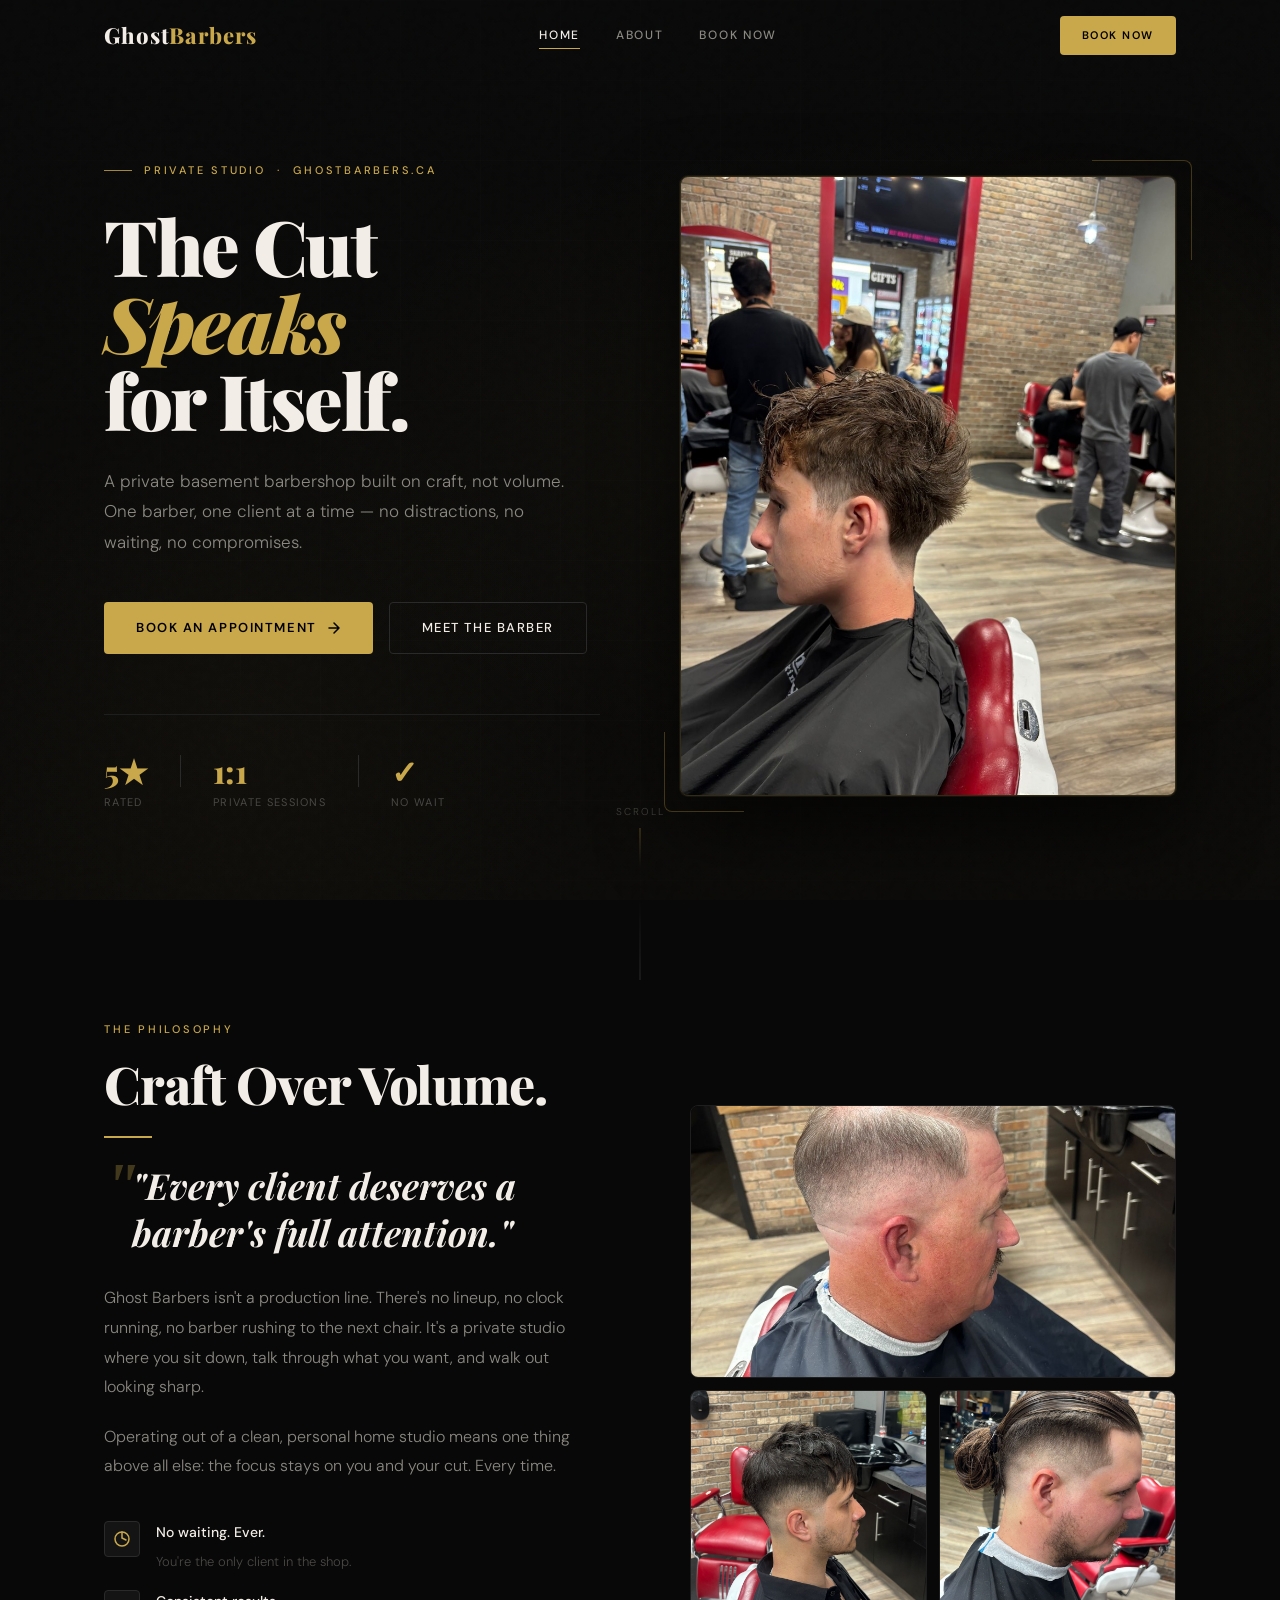
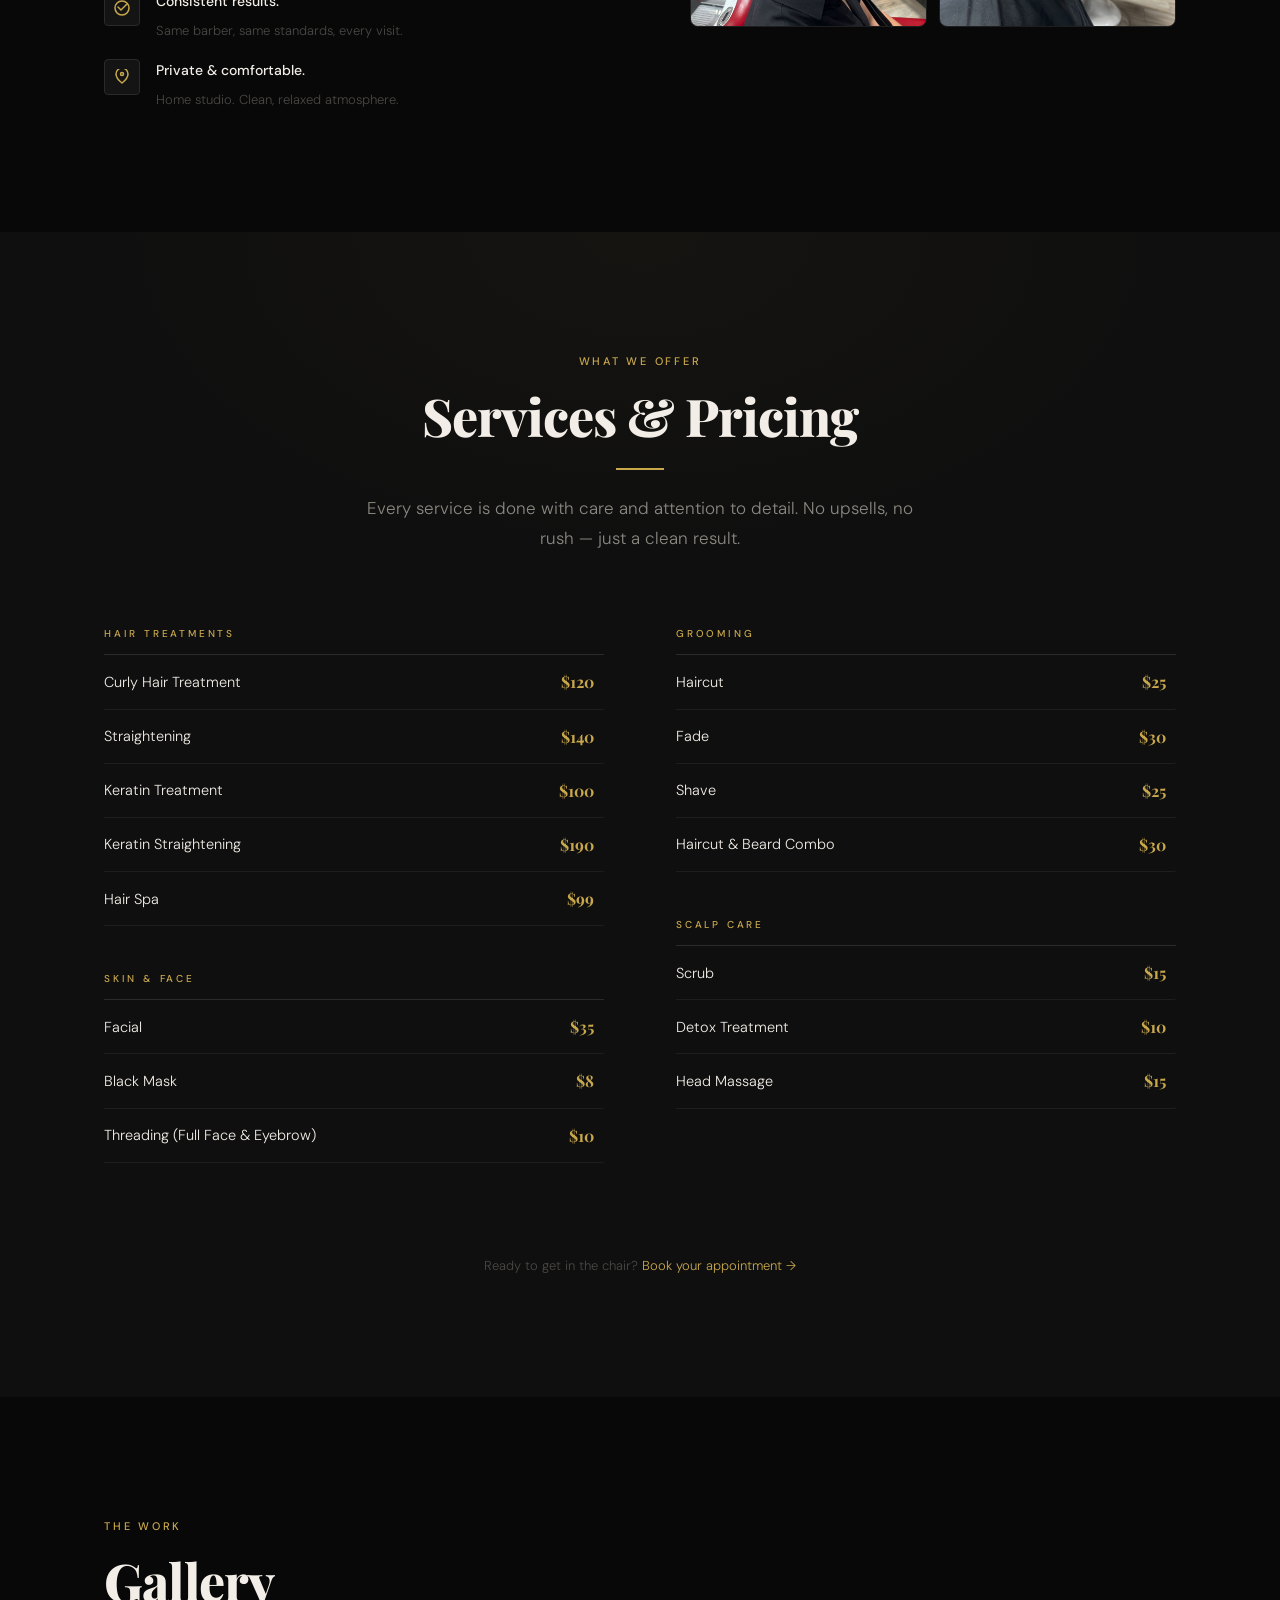
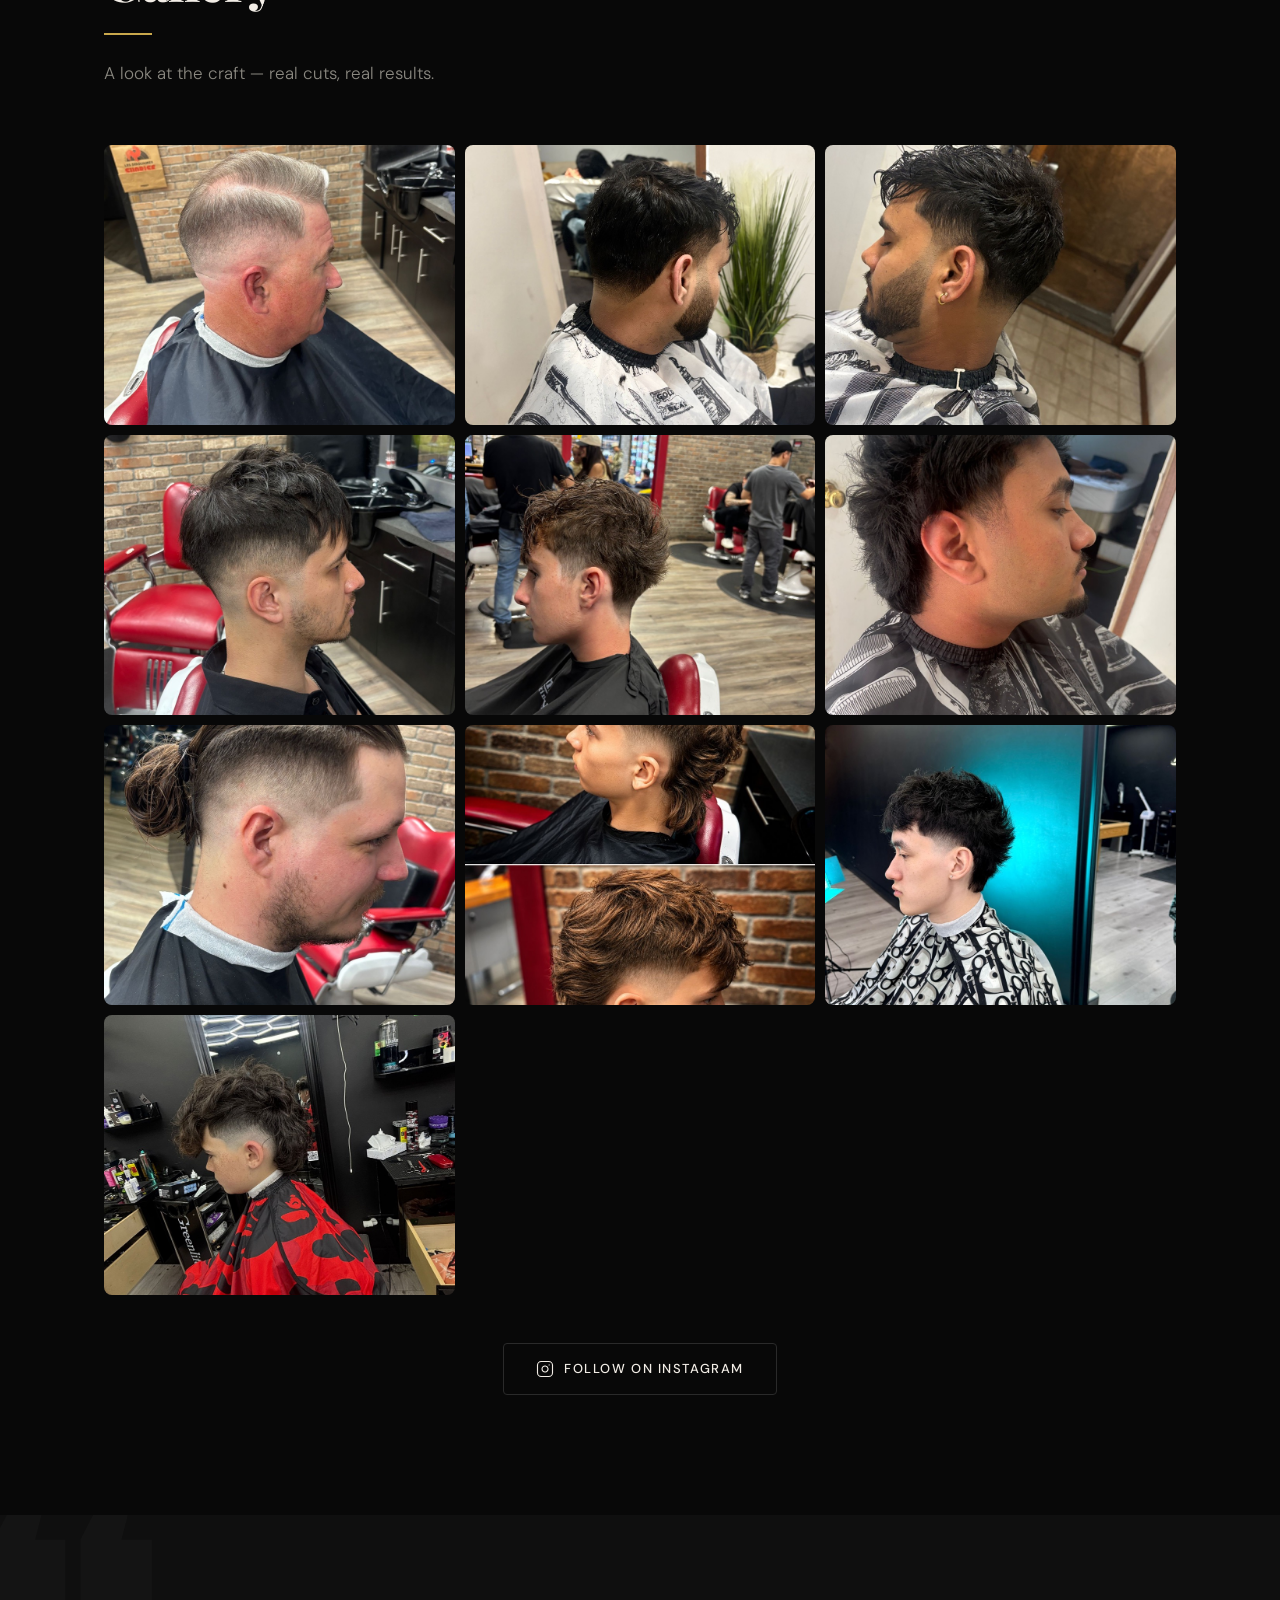
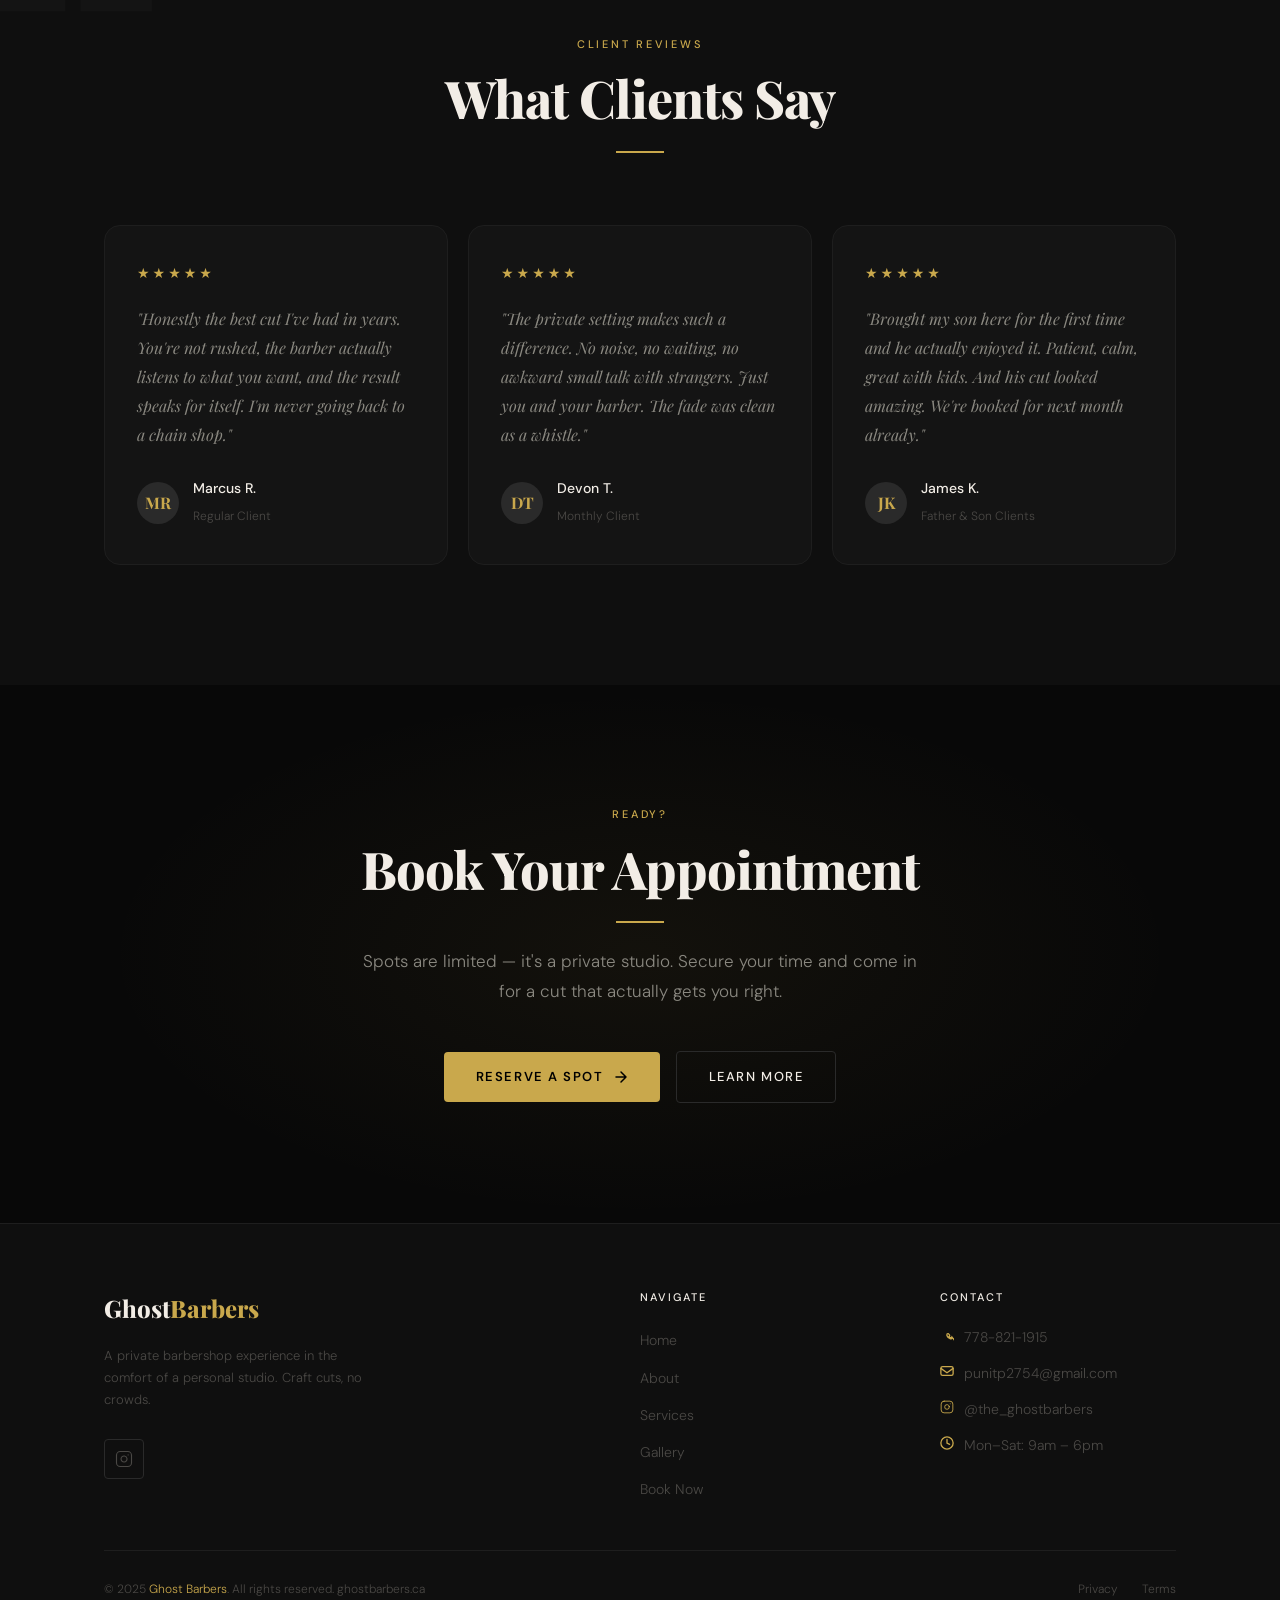
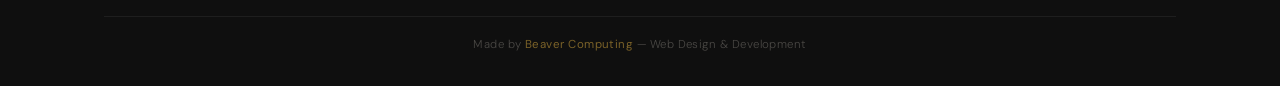
==== commit 2a06ab62: "Add hero photo and fix about page layout" ====
--- a/index.html
+++ b/index.html
@@ -91,14 +91,7 @@
 
         <div class="hero-visual fade-in fade-in-delay-2">
           <div class="hero-image-frame">
-            <div class="hero-image-placeholder">
-              <svg class="scissors-icon" viewBox="0 0 48 48" fill="none" stroke="currentColor" stroke-width="1.5">
-                <circle cx="12" cy="36" r="6"/>
-                <circle cx="12" cy="12" r="6"/>
-                <path d="M18 12L36 36M18 36L36 12"/>
-              </svg>
-              <span>[ Hero Photo ]</span>
-            </div>
+            <img src="images/gallery-5.jpg" alt="Ghost Barbers — Premium Cuts" />
           </div>
           <div class="hero-frame-accent"></div>
           <div class="hero-frame-accent-2"></div>
--- a/styles.css
+++ b/styles.css
@@ -600,33 +600,16 @@
   aspect-ratio: 4/5;
   border-radius: var(--radius-md);
   overflow: hidden;
-  background: var(--card);
-  border: 1px solid var(--border);
-}
-
-.hero-image-placeholder {
-  position: absolute;
-  inset: 0;
-  display: flex;
-  flex-direction: column;
-  align-items: center;
-  justify-content: center;
-  gap: 16px;
-  background:
-    linear-gradient(135deg, #0f0f0f 0%, #141210 50%, #0f0d0b 100%);
-}
-
-.hero-image-placeholder .scissors-icon {
-  width: 48px;
-  height: 48px;
-  opacity: 0.2;
-}
-
-.hero-image-placeholder span {
-  font-size: 11px;
-  letter-spacing: 0.2em;
-  text-transform: uppercase;
-  color: var(--text-muted);
+  border: 1px solid rgba(201, 168, 76, 0.2);
+  box-shadow: 0 0 0 1px rgba(201, 168, 76, 0.08), 0 32px 80px rgba(0,0,0,0.6);
+}
+
+.hero-image-frame img {
+  width: 100%;
+  height: 100%;
+  object-fit: cover;
+  object-position: center top;
+  display: block;
 }
 
 /* Decorative frame elements */
@@ -1412,20 +1395,19 @@
 
 .barber-profile-inner {
   display: grid;
-  grid-template-columns: 1fr 1.2fr;
-  gap: 80px;
+  grid-template-columns: 2fr 3fr;
+  gap: 64px;
   align-items: start;
 }
 
 /* Staggered two-photo barber layout */
 .barber-photos {
   position: relative;
-  padding-bottom: 72px;
-  padding-right: 40px;
+  padding-bottom: 90px;
 }
 
 .barber-photo-main {
-  width: 88%;
+  width: 100%;
   border-radius: var(--radius-md);
   overflow: hidden;
   border: 1px solid var(--border-light);
@@ -1443,12 +1425,12 @@
 .barber-photo-secondary {
   position: absolute;
   bottom: 0;
-  right: 0;
-  width: 56%;
+  right: 12px;
+  width: 52%;
   border-radius: var(--radius-md);
   overflow: hidden;
-  border: 3px solid var(--bg);
-  box-shadow: 0 12px 40px rgba(0,0,0,0.6), 0 0 0 1px rgba(201,168,76,0.15);
+  border: 4px solid var(--bg);
+  box-shadow: 0 12px 40px rgba(0,0,0,0.6), 0 0 0 1px rgba(201,168,76,0.18);
 }
 
 .barber-photo-secondary img {
@@ -2047,7 +2029,7 @@
   }
 
   .hero-visual {
-    max-width: 400px;
+    max-width: 420px;
     margin: 0 auto;
   }
 
@@ -2090,7 +2072,8 @@
   }
 
   .barber-photos {
-    max-width: 400px;
+    max-width: 480px;
+    margin: 0 auto;
   }
 
   .why-choose-inner {
@@ -2231,6 +2214,10 @@
   }
 
   /* Hero */
+  .hero-visual {
+    display: none;
+  }
+
   .hero-title {
     font-size: 2.1rem;
     letter-spacing: -0.025em;
@@ -2360,7 +2347,8 @@
 
   .barber-photos {
     padding-bottom: 0;
-    padding-right: 0;
+    max-width: 100%;
+    margin: 0;
   }
 
   .barber-photo-main {
@@ -2368,15 +2356,7 @@
   }
 
   .barber-photo-secondary {
-    position: static;
-    width: 100%;
-    margin-top: 16px;
-    border: none;
-    box-shadow: 0 8px 24px rgba(0,0,0,0.4);
-  }
-
-  .barber-photo-secondary img {
-    aspect-ratio: 4/3;
+    display: none;
   }
 
   .why-item {
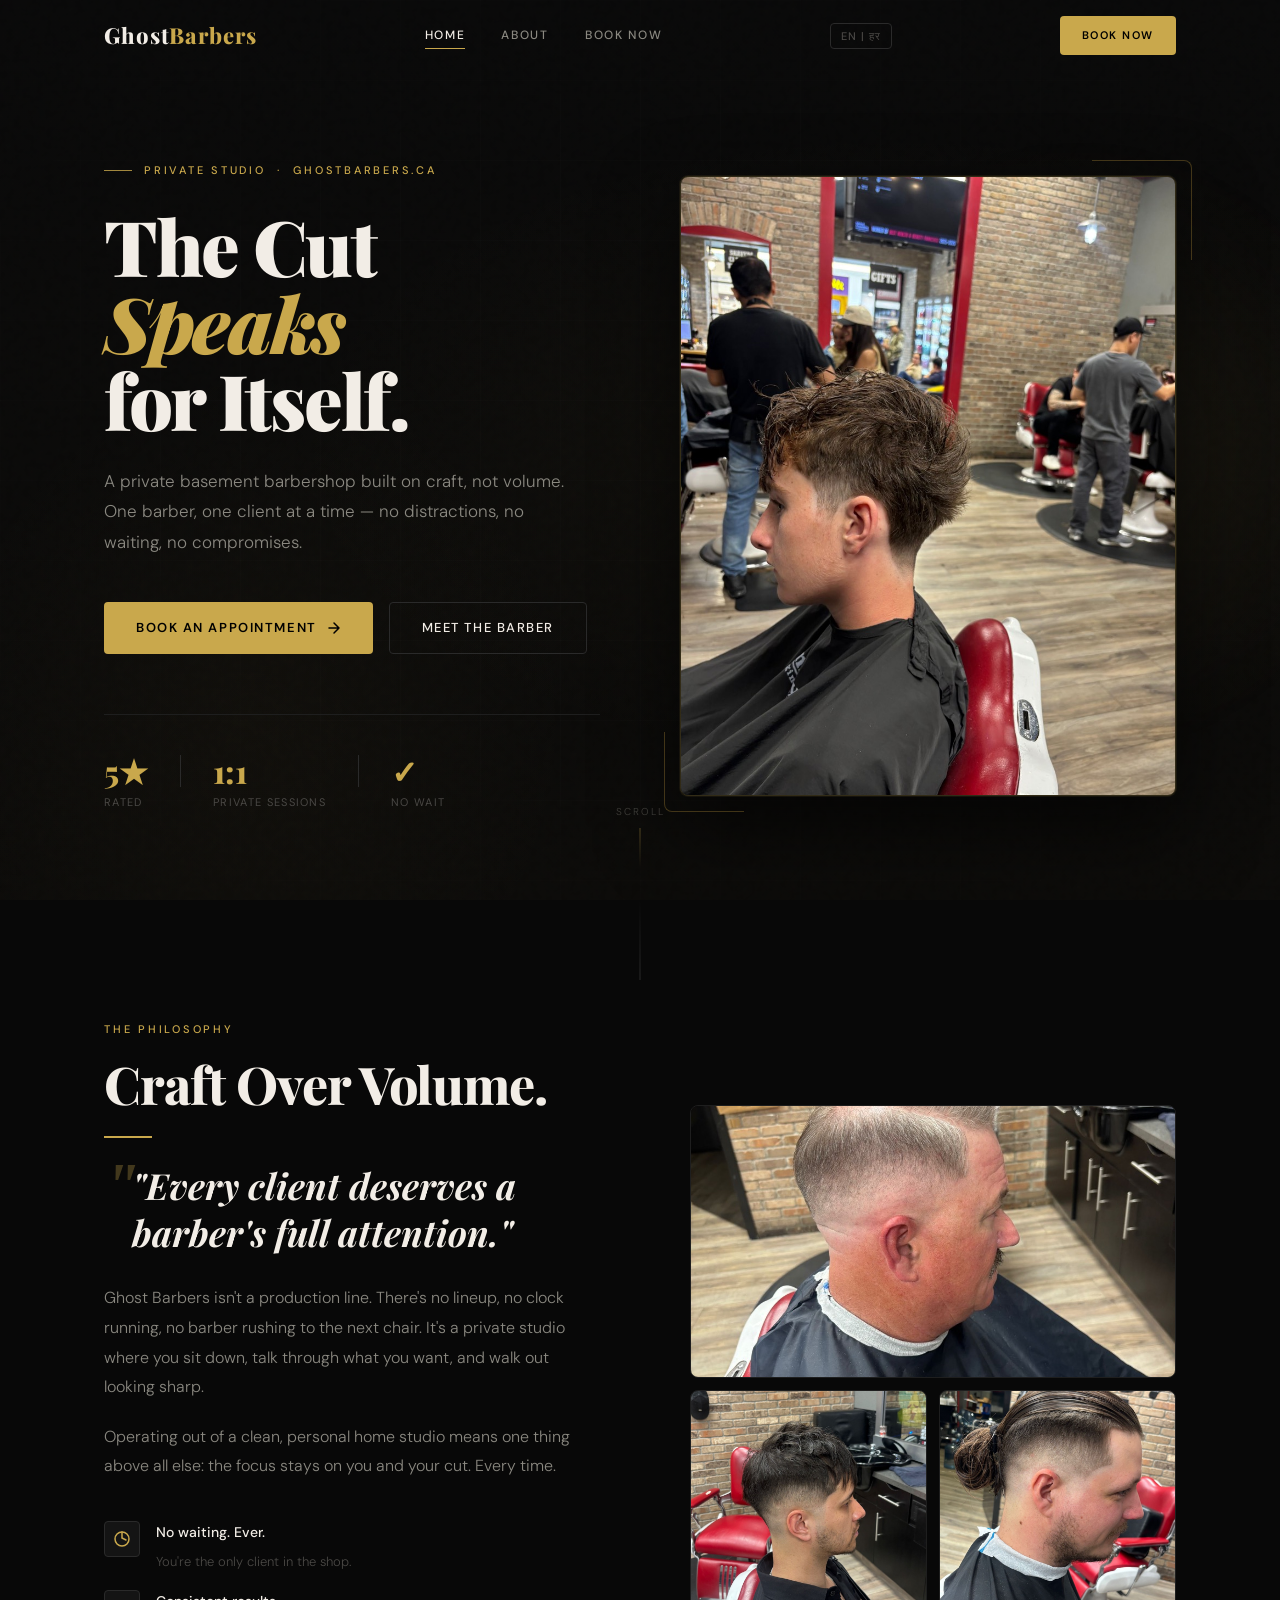
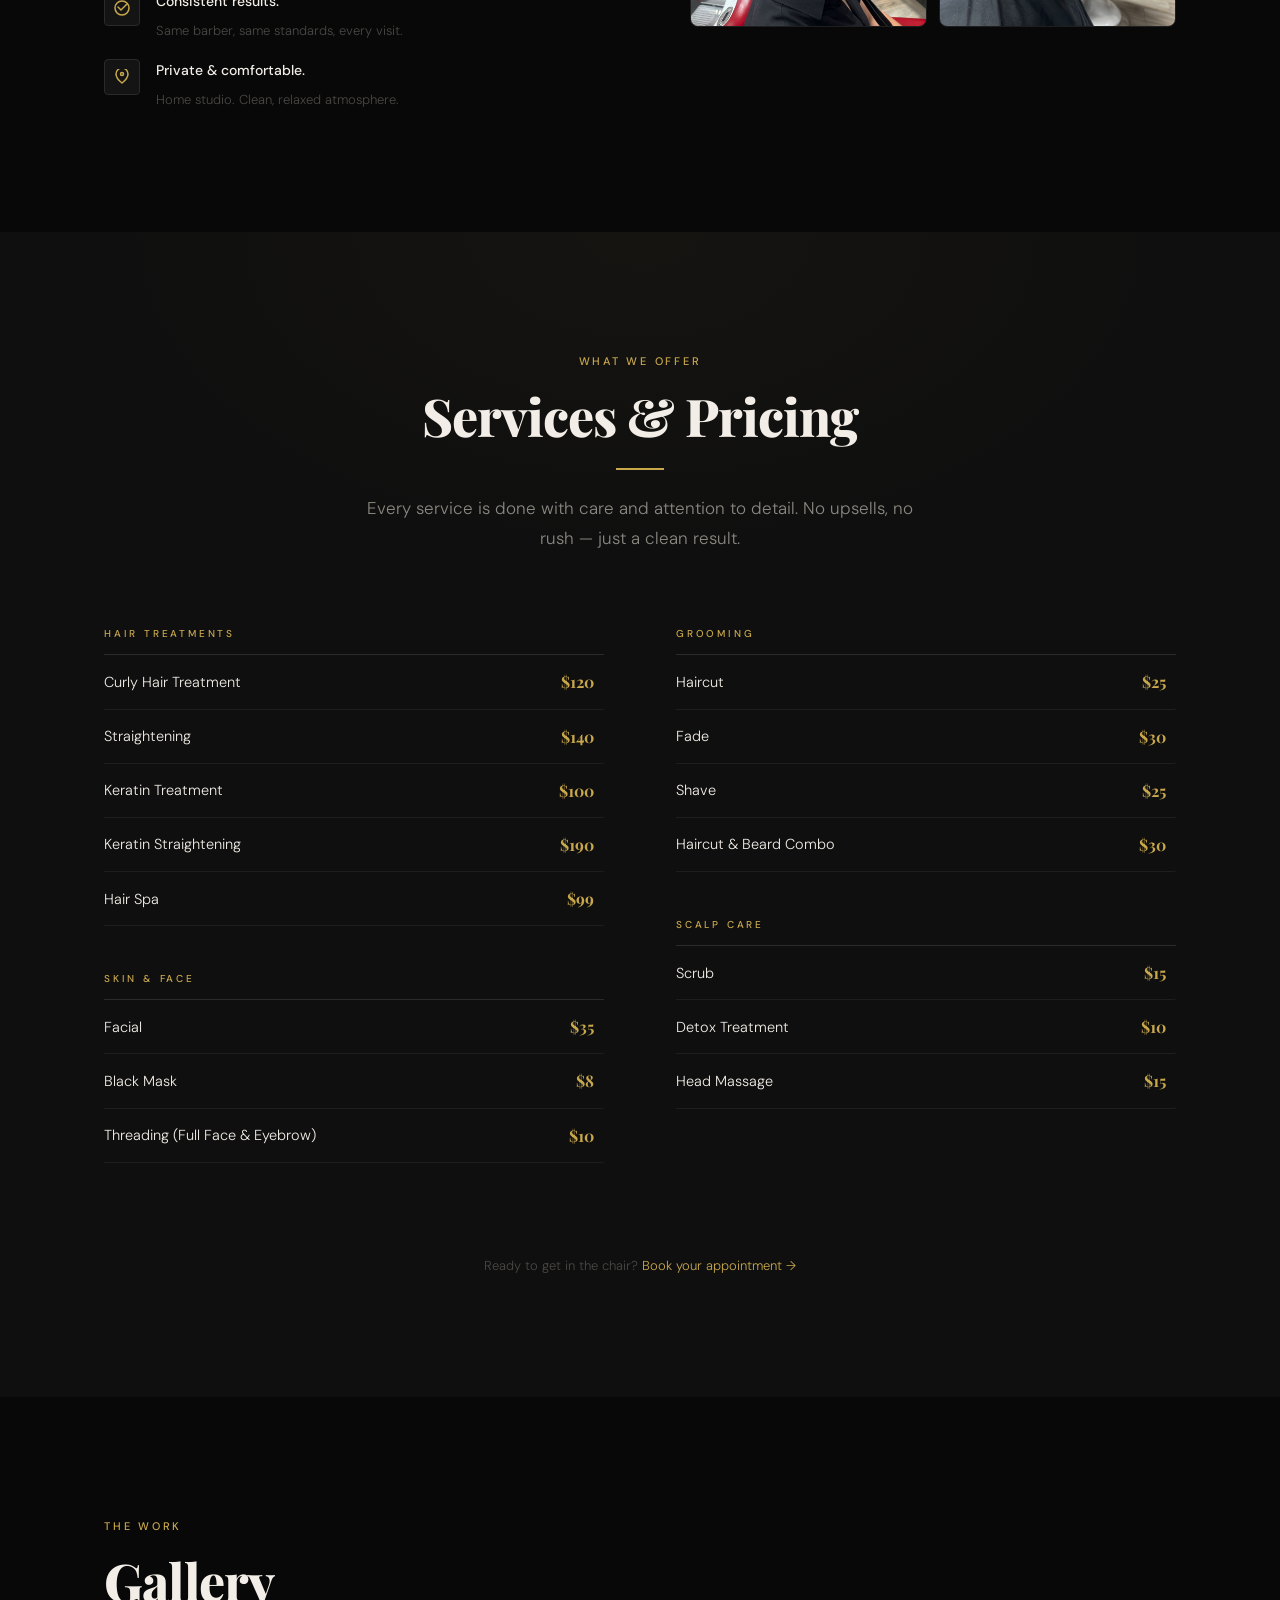
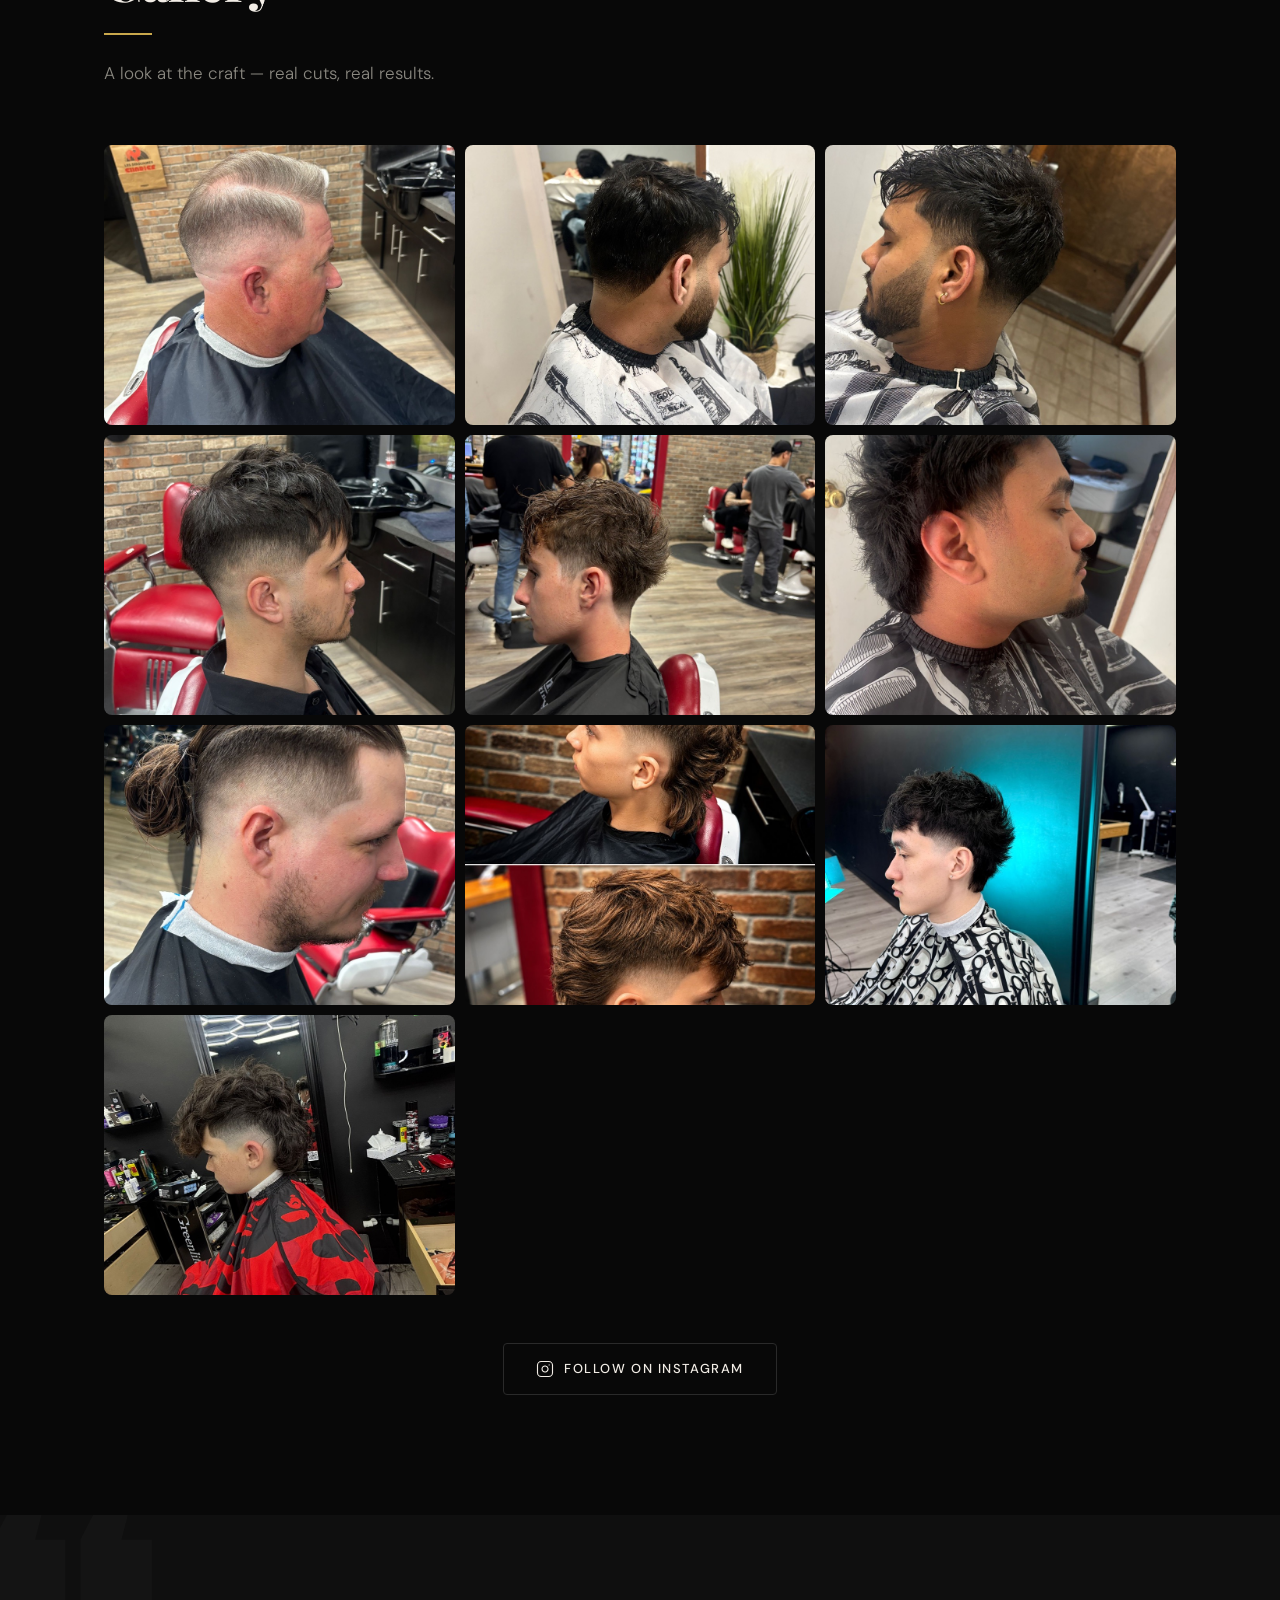
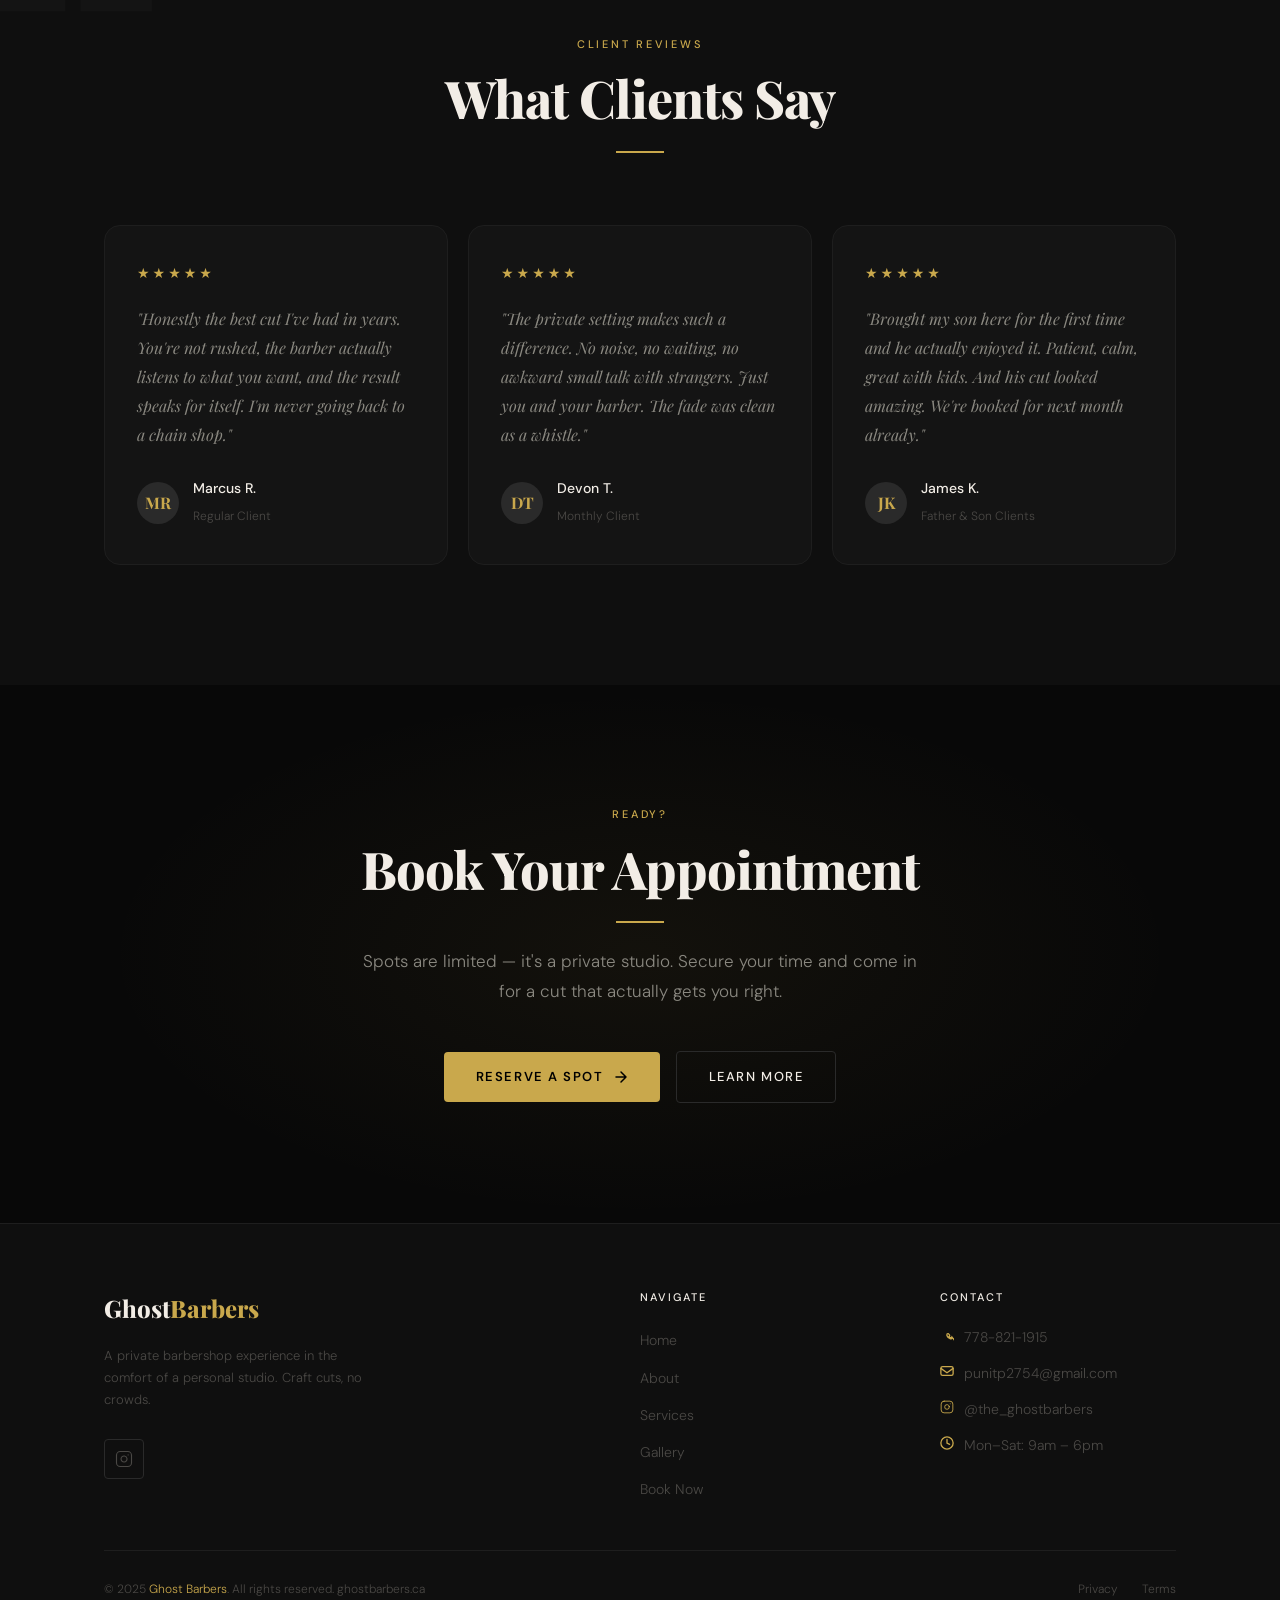
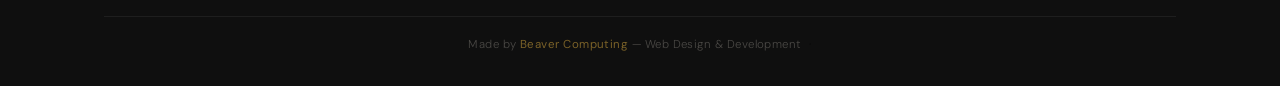
==== commit cacbc9ab: "Time slots, confirm/reject system, admin panel, language toggle" ====
--- a/index.html
+++ b/index.html
@@ -22,6 +22,7 @@
         <a href="about.html" class="nav-link-about">About</a>
         <a href="booking.html" class="nav-link-booking">Book Now</a>
       </div>
+      <button class="lang-toggle" id="langToggle" onclick="swapLanguage()" aria-label="Toggle language">EN | हर</button>
       <a href="booking.html" class="nav-book">Book Now</a>
       <button class="nav-hamburger" id="hamburger" aria-label="Open menu">
         <span></span><span></span><span></span>
@@ -51,24 +52,24 @@
         <div class="hero-text">
           <div class="hero-eyebrow">Private Studio &nbsp;·&nbsp; ghostbarbers.ca</div>
 
-          <h1 class="hero-title">
+          <h1 class="hero-title" data-en="The Cut Speaks for Itself." data-hi="Kaatna Bol Deta Hai Apni Baat.">
             The Cut<br>
             <em>Speaks</em><br>
             for Itself.
           </h1>
 
-          <p class="hero-desc">
+          <p class="hero-desc" data-en="A private basement barbershop built on craft, not volume. One barber, one client at a time — no distractions, no waiting, no compromises." data-hi="Ek private basement barbershop, jahan kaam bolta hai. Ek barber, ek client — koi bheed nahi.">
             A private basement barbershop built on craft, not volume. One barber, one client at a time — no distractions, no waiting, no compromises.
           </p>
 
           <div class="hero-cta">
             <a href="booking.html" class="btn btn-gold">
-              Book an Appointment
+              <span data-en="Book an Appointment" data-hi="Appointment Book Karo">Book an Appointment</span>
               <svg width="14" height="14" viewBox="0 0 14 14" fill="none">
                 <path d="M2 7h10M7 2l5 5-5 5" stroke="currentColor" stroke-width="1.5" stroke-linecap="round" stroke-linejoin="round"/>
               </svg>
             </a>
-            <a href="about.html" class="btn btn-outline">Meet the Barber</a>
+            <a href="about.html" class="btn btn-outline" data-en="Meet the Barber" data-hi="Barber Se Milo">Meet the Barber</a>
           </div>
 
           <div class="hero-stats">
@@ -184,7 +185,7 @@
       <div class="container">
         <div class="services-header fade-in">
           <span class="section-label">What We Offer</span>
-          <h2 class="section-title">Services & Pricing</h2>
+          <h2 class="section-title" data-en="Services &amp; Pricing" data-hi="Hamaari Sevaayein">Services &amp; Pricing</h2>
           <div class="divider"></div>
           <p class="section-subtitle">Every service is done with care and attention to detail. No upsells, no rush — just a clean result.</p>
         </div>
@@ -499,6 +500,7 @@
 
       <div class="footer-agency">
         Made by <a href="https://beavercomputing.com" target="_blank" rel="noopener">Beaver Computing</a> &mdash; Web Design &amp; Development
+        <a href="admin.html" class="admin-secret-link">·</a>
       </div>
     </div>
   </footer>
@@ -536,6 +538,24 @@
     }, { threshold: 0.1, rootMargin: '0px 0px -40px 0px' });
 
     document.querySelectorAll('.fade-in').forEach(el => observer.observe(el));
+
+    // Language toggle
+    function swapLanguage() {
+      const current = localStorage.getItem('gb_lang') || 'en';
+      const next = current === 'en' ? 'hi' : 'en';
+      localStorage.setItem('gb_lang', next);
+      applyLanguage(next);
+    }
+    function applyLanguage(lang) {
+      document.querySelectorAll('[data-en]').forEach(el => {
+        if (el.children.length === 0) {
+          el.textContent = lang === 'hi' ? el.getAttribute('data-hi') : el.getAttribute('data-en');
+        }
+      });
+      const toggle = document.getElementById('langToggle');
+      if (toggle) toggle.textContent = lang === 'hi' ? 'हर | EN' : 'EN | हर';
+    }
+    applyLanguage(localStorage.getItem('gb_lang') || 'en');
   </script>
 </body>
 </html>
--- a/styles.css
+++ b/styles.css
@@ -1342,6 +1342,46 @@
   color: var(--gold);
 }
 
+.admin-secret-link {
+  color: var(--bg) !important;
+  user-select: none;
+  margin-left: 4px;
+}
+
+.admin-secret-link:hover {
+  color: var(--text-muted) !important;
+}
+
+/* Language toggle button */
+.lang-toggle {
+  background: none;
+  border: 1px solid var(--border-light);
+  border-radius: var(--radius-sm);
+  color: var(--text-muted);
+  font-family: var(--font-body);
+  font-size: 11px;
+  font-weight: 500;
+  letter-spacing: 0.08em;
+  padding: 5px 10px;
+  cursor: pointer;
+  transition: var(--transition);
+  white-space: nowrap;
+}
+
+.lang-toggle:hover {
+  border-color: var(--gold-dim);
+  color: var(--gold);
+}
+
+/* Time availability note */
+.time-availability-note {
+  font-size: 11.5px;
+  color: var(--text-muted);
+  margin-top: 6px;
+  letter-spacing: 0.02em;
+  line-height: 1.4;
+}
+
 /* ============================================
    ABOUT PAGE
    ============================================ */
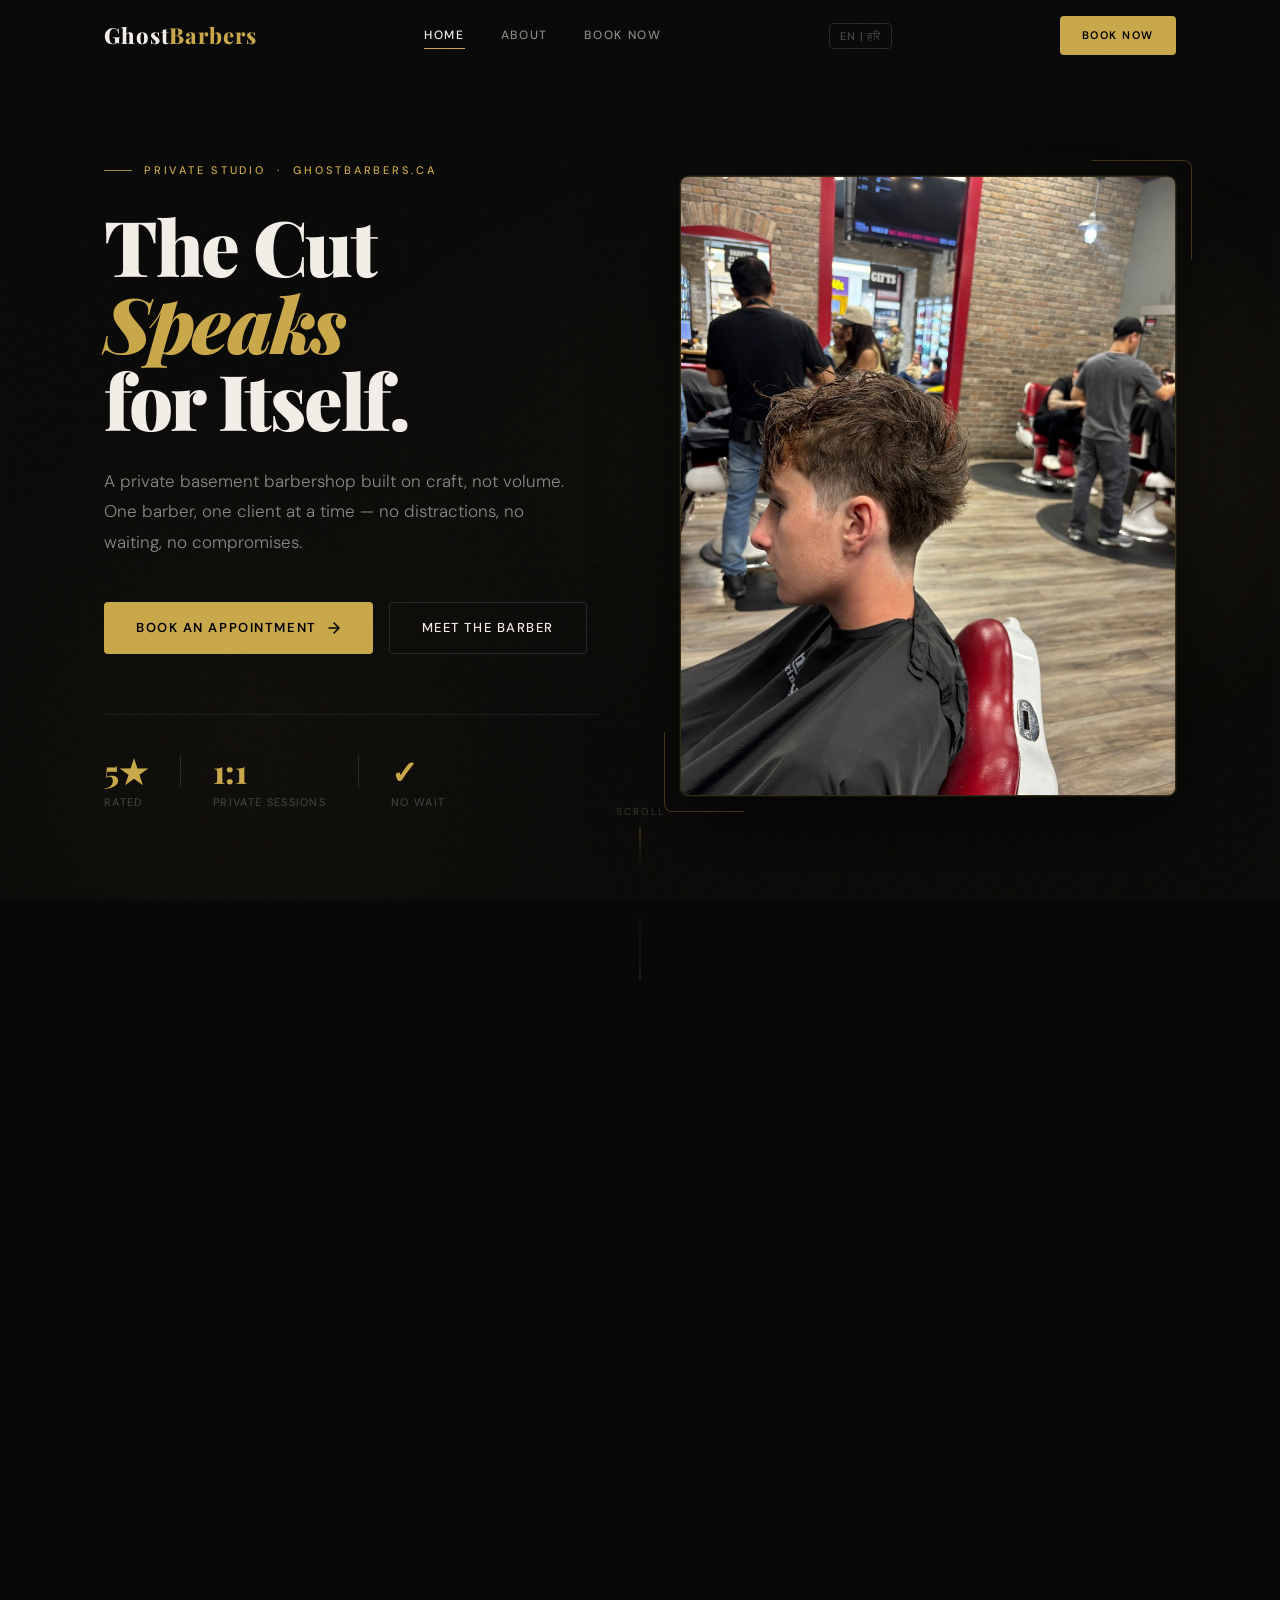
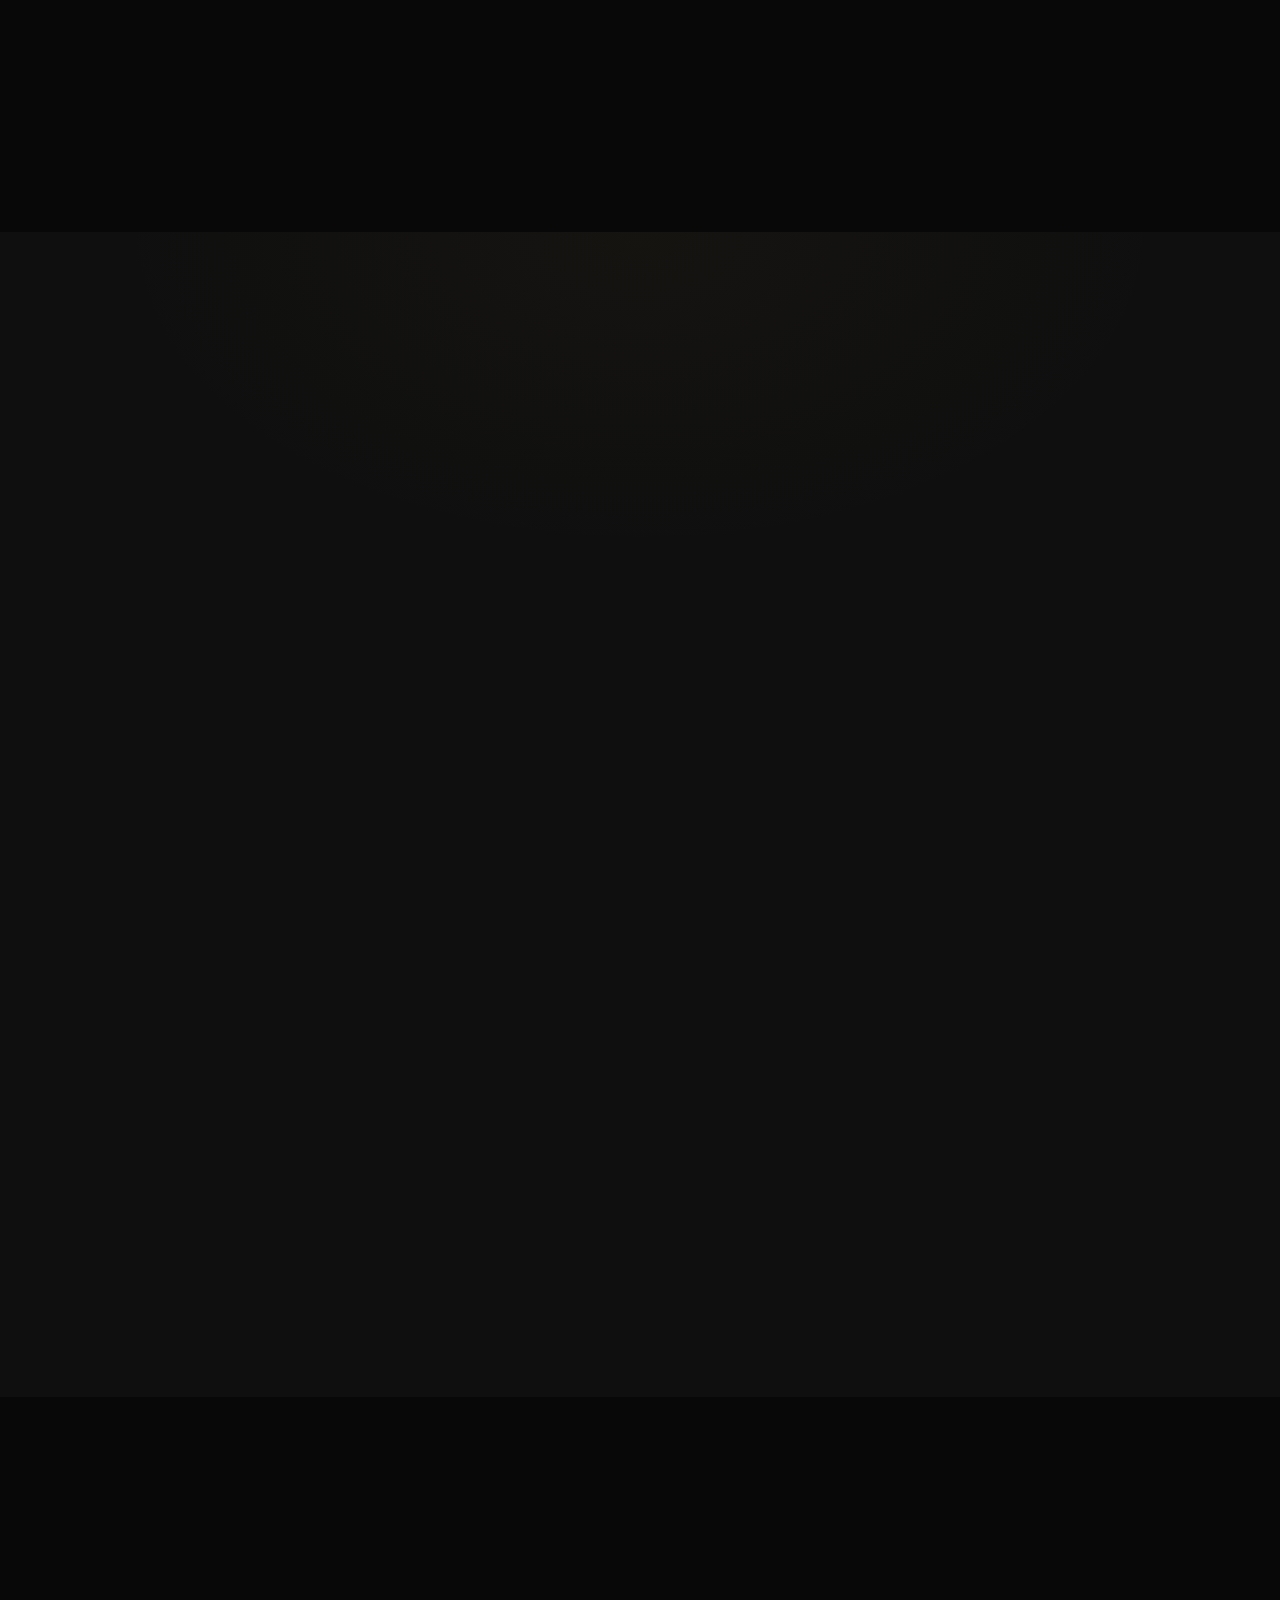
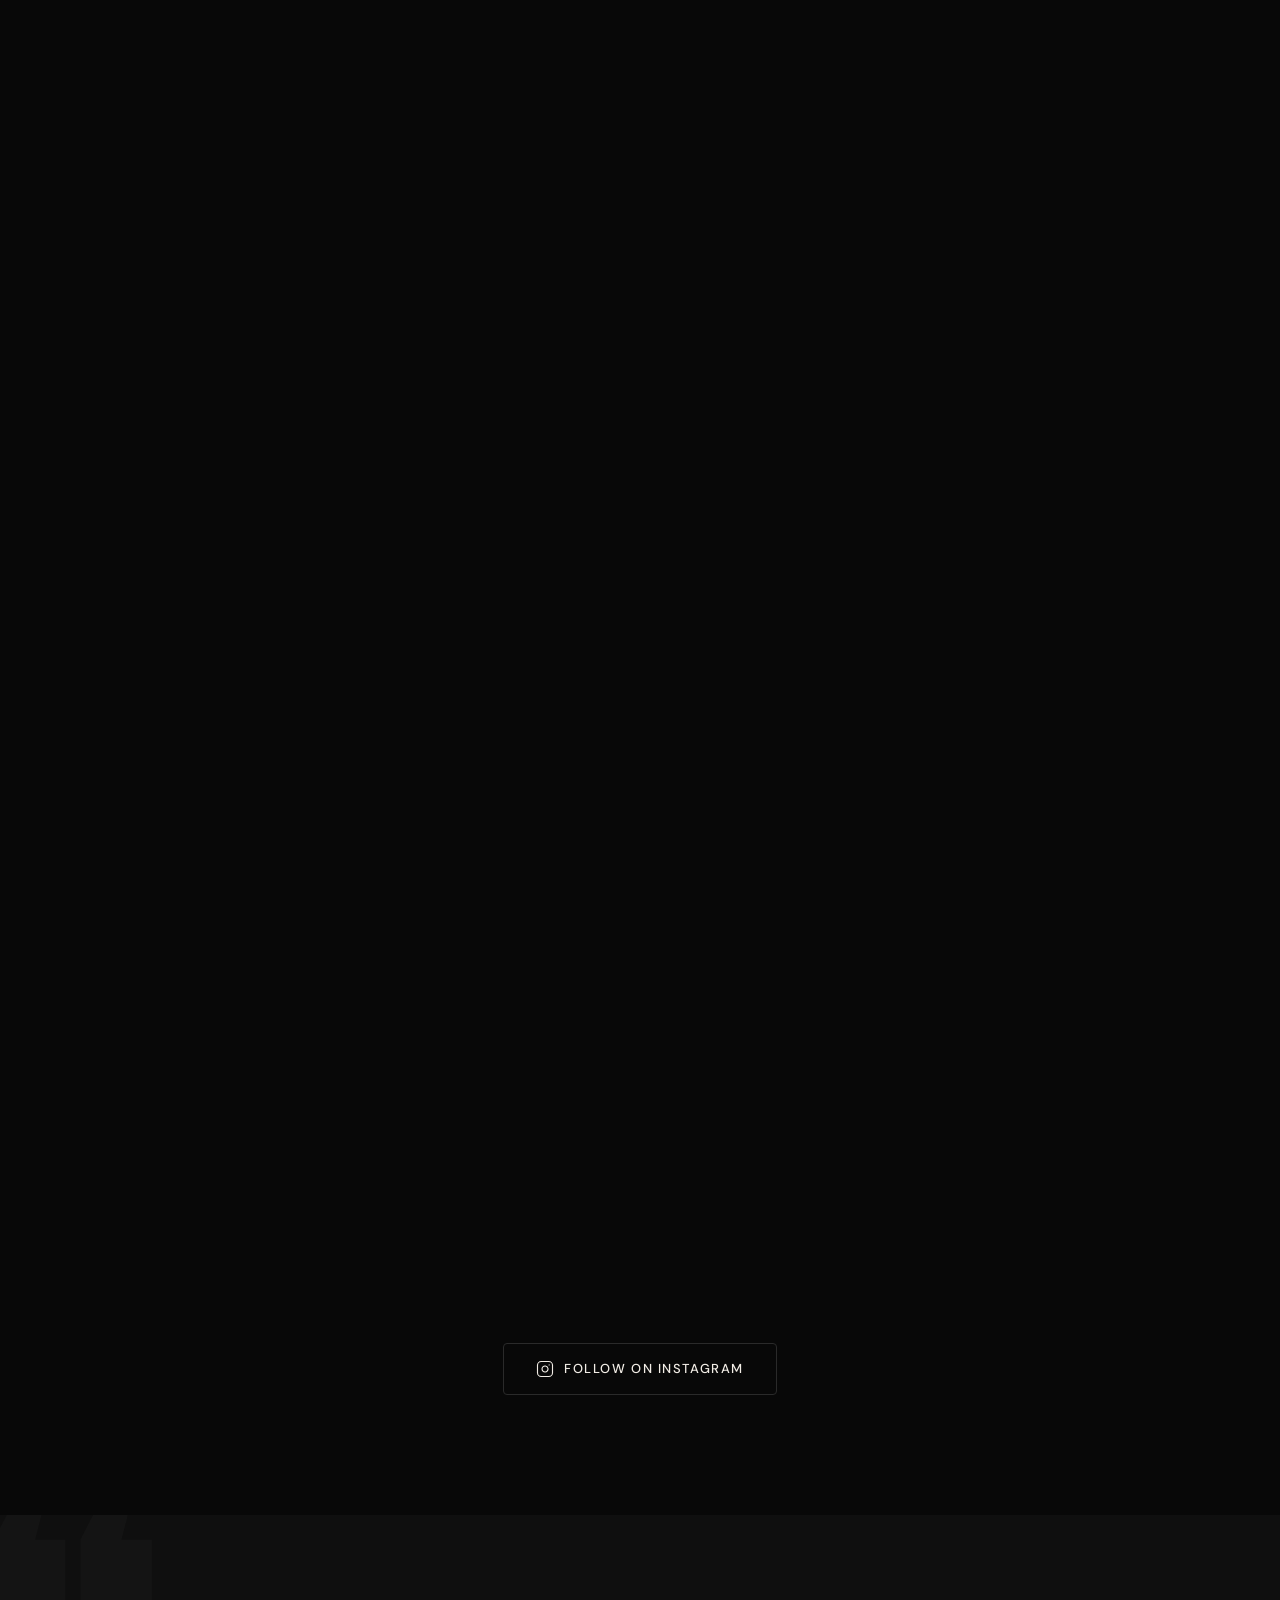
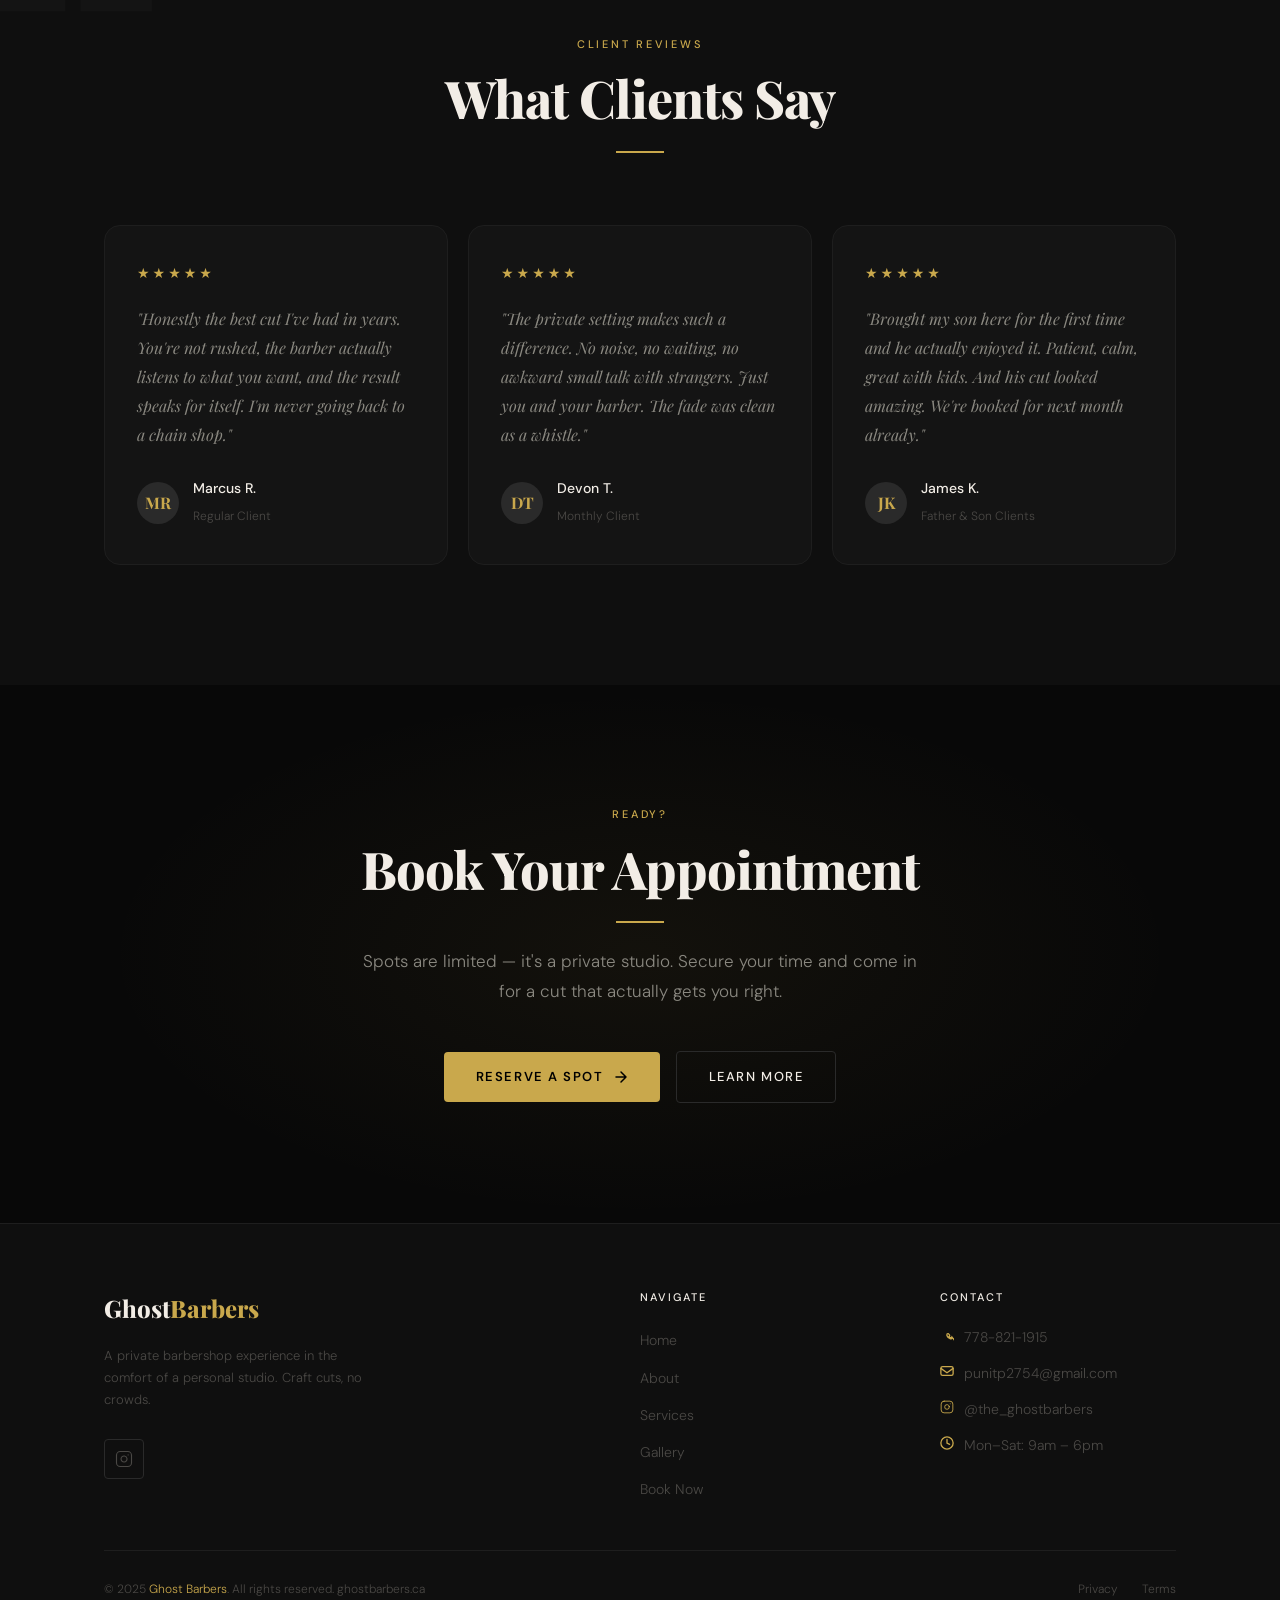
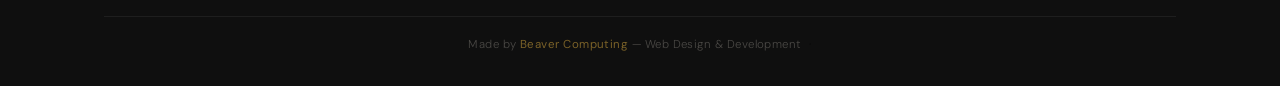
==== commit c43a1dbd: "Fix Haryanvi language toggle in Devanagari, Haryana bio" ====
--- a/index.html
+++ b/index.html
@@ -18,23 +18,26 @@
     <div class="nav-inner">
       <a href="index.html" class="nav-logo">Ghost<span>Barbers</span></a>
       <div class="nav-links">
-        <a href="index.html" class="nav-link-home active">Home</a>
-        <a href="about.html" class="nav-link-about">About</a>
-        <a href="booking.html" class="nav-link-booking">Book Now</a>
-      </div>
-      <button class="lang-toggle" id="langToggle" onclick="swapLanguage()" aria-label="Toggle language">EN | हर</button>
-      <a href="booking.html" class="nav-book">Book Now</a>
+        <a href="index.html" class="nav-link-home active" data-en="Home" data-hi="होम">Home</a>
+        <a href="about.html" class="nav-link-about" data-en="About" data-hi="बारे में">About</a>
+        <a href="booking.html" class="nav-link-booking" data-en="Book Now" data-hi="अभी बुक करो">Book Now</a>
+      </div>
+      <button class="lang-toggle" id="langToggle" onclick="swapLanguage()" aria-label="Toggle language">EN | हरि</button>
+      <a href="booking.html" class="nav-book" data-en="Book Now" data-hi="बुक करो">Book Now</a>
       <button class="nav-hamburger" id="hamburger" aria-label="Open menu">
         <span></span><span></span><span></span>
       </button>
     </div>
   </nav>
 
+  <!-- Haryanvi pride tagline (only visible in हरि mode) -->
+  <div class="lang-tagline" id="langTagline">हरियाणा की शान — Ghost Barbers</div>
+
   <!-- Mobile nav -->
   <div class="nav-mobile" id="mobileMenu">
-    <a href="index.html">Home</a>
-    <a href="about.html">About</a>
-    <a href="booking.html" class="nav-book">Book Appointment</a>
+    <a href="index.html" data-en="Home" data-hi="होम">Home</a>
+    <a href="about.html" data-en="About" data-hi="बारे में">About</a>
+    <a href="booking.html" class="nav-book" data-en="Book Appointment" data-hi="अभी बुक करो">Book Appointment</a>
   </div>
 
   <main>
@@ -52,24 +55,24 @@
         <div class="hero-text">
           <div class="hero-eyebrow">Private Studio &nbsp;·&nbsp; ghostbarbers.ca</div>
 
-          <h1 class="hero-title" data-en="The Cut Speaks for Itself." data-hi="Kaatna Bol Deta Hai Apni Baat.">
+          <h1 class="hero-title" data-en="The Cut<br><em>Speaks</em><br>for Itself." data-hi="कटिंग<br><em>बोल देती है</em><br>अपनी बात">
             The Cut<br>
             <em>Speaks</em><br>
             for Itself.
           </h1>
 
-          <p class="hero-desc" data-en="A private basement barbershop built on craft, not volume. One barber, one client at a time — no distractions, no waiting, no compromises." data-hi="Ek private basement barbershop, jahan kaam bolta hai. Ek barber, ek client — koi bheed nahi.">
+          <p class="hero-desc" data-en="A private basement barbershop built on craft, not volume. One barber, one client at a time — no distractions, no waiting, no compromises." data-hi="एक प्राइवेट बेसमेंट बार्बरशॉप — जहाँ हुनर की बात होती है, भीड़ की नहीं। एक बार्बर, एक ग्राहक — कोई झंझट नहीं, कोई इंतज़ार नहीं।">
             A private basement barbershop built on craft, not volume. One barber, one client at a time — no distractions, no waiting, no compromises.
           </p>
 
           <div class="hero-cta">
             <a href="booking.html" class="btn btn-gold">
-              <span data-en="Book an Appointment" data-hi="Appointment Book Karo">Book an Appointment</span>
+              <span data-en="Book an Appointment" data-hi="अपॉइंटमेंट बुक करो">Book an Appointment</span>
               <svg width="14" height="14" viewBox="0 0 14 14" fill="none">
                 <path d="M2 7h10M7 2l5 5-5 5" stroke="currentColor" stroke-width="1.5" stroke-linecap="round" stroke-linejoin="round"/>
               </svg>
             </a>
-            <a href="about.html" class="btn btn-outline" data-en="Meet the Barber" data-hi="Barber Se Milo">Meet the Barber</a>
+            <a href="about.html" class="btn btn-outline" data-en="Meet the Barber" data-hi="बार्बर से मिलो">Meet the Barber</a>
           </div>
 
           <div class="hero-stats">
@@ -184,8 +187,8 @@
     <section class="services" id="services">
       <div class="container">
         <div class="services-header fade-in">
-          <span class="section-label">What We Offer</span>
-          <h2 class="section-title" data-en="Services &amp; Pricing" data-hi="Hamaari Sevaayein">Services &amp; Pricing</h2>
+          <span class="section-label" data-en="What We Offer" data-hi="क्या-क्या करां सां">What We Offer</span>
+          <h2 class="section-title" data-en="Services &amp; Pricing" data-hi="हमारी सेवाएँ">Services &amp; Pricing</h2>
           <div class="divider"></div>
           <p class="section-subtitle">Every service is done with care and attention to detail. No upsells, no rush — just a clean result.</p>
         </div>
@@ -541,20 +544,21 @@
 
     // Language toggle
     function swapLanguage() {
-      const current = localStorage.getItem('gb_lang') || 'en';
-      const next = current === 'en' ? 'hi' : 'en';
+      const next = (localStorage.getItem('gb_lang') || 'en') === 'en' ? 'hi' : 'en';
       localStorage.setItem('gb_lang', next);
       applyLanguage(next);
     }
     function applyLanguage(lang) {
       document.querySelectorAll('[data-en]').forEach(el => {
-        if (el.children.length === 0) {
-          el.textContent = lang === 'hi' ? el.getAttribute('data-hi') : el.getAttribute('data-en');
-        }
+        const val = el.getAttribute(lang === 'hi' ? 'data-hi' : 'data-en');
+        if (val) el.innerHTML = val;
       });
       const toggle = document.getElementById('langToggle');
-      if (toggle) toggle.textContent = lang === 'hi' ? 'हर | EN' : 'EN | हर';
+      if (toggle) toggle.textContent = lang === 'hi' ? 'हरि | EN' : 'EN | हरि';
+      const tagline = document.getElementById('langTagline');
+      if (tagline) tagline.style.display = lang === 'hi' ? 'block' : 'none';
     }
+    // Apply immediately — no flash
     applyLanguage(localStorage.getItem('gb_lang') || 'en');
   </script>
 </body>
--- a/styles.css
+++ b/styles.css
@@ -1382,6 +1382,40 @@
   line-height: 1.4;
 }
 
+/* Haryanvi pride tagline — shown only in हरि mode */
+.lang-tagline {
+  display: none;
+  text-align: center;
+  padding: 7px 16px;
+  background: rgba(201, 168, 76, 0.07);
+  border-bottom: 1px solid rgba(201, 168, 76, 0.15);
+  font-size: 12px;
+  color: var(--gold);
+  letter-spacing: 0.06em;
+  position: fixed;
+  top: var(--nav-height);
+  left: 0;
+  right: 0;
+  z-index: 998;
+}
+
+/* Haryana origin badge on About page */
+.haryana-badge {
+  display: inline-flex;
+  align-items: center;
+  gap: 6px;
+  font-size: 11.5px;
+  font-weight: 400;
+  letter-spacing: 0.06em;
+  color: var(--gold);
+  background: var(--gold-glow);
+  border: 1px solid var(--gold-dim);
+  border-radius: 20px;
+  padding: 5px 14px;
+  margin-bottom: 24px;
+  margin-top: -8px;
+}
+
 /* ============================================
    ABOUT PAGE
    ============================================ */
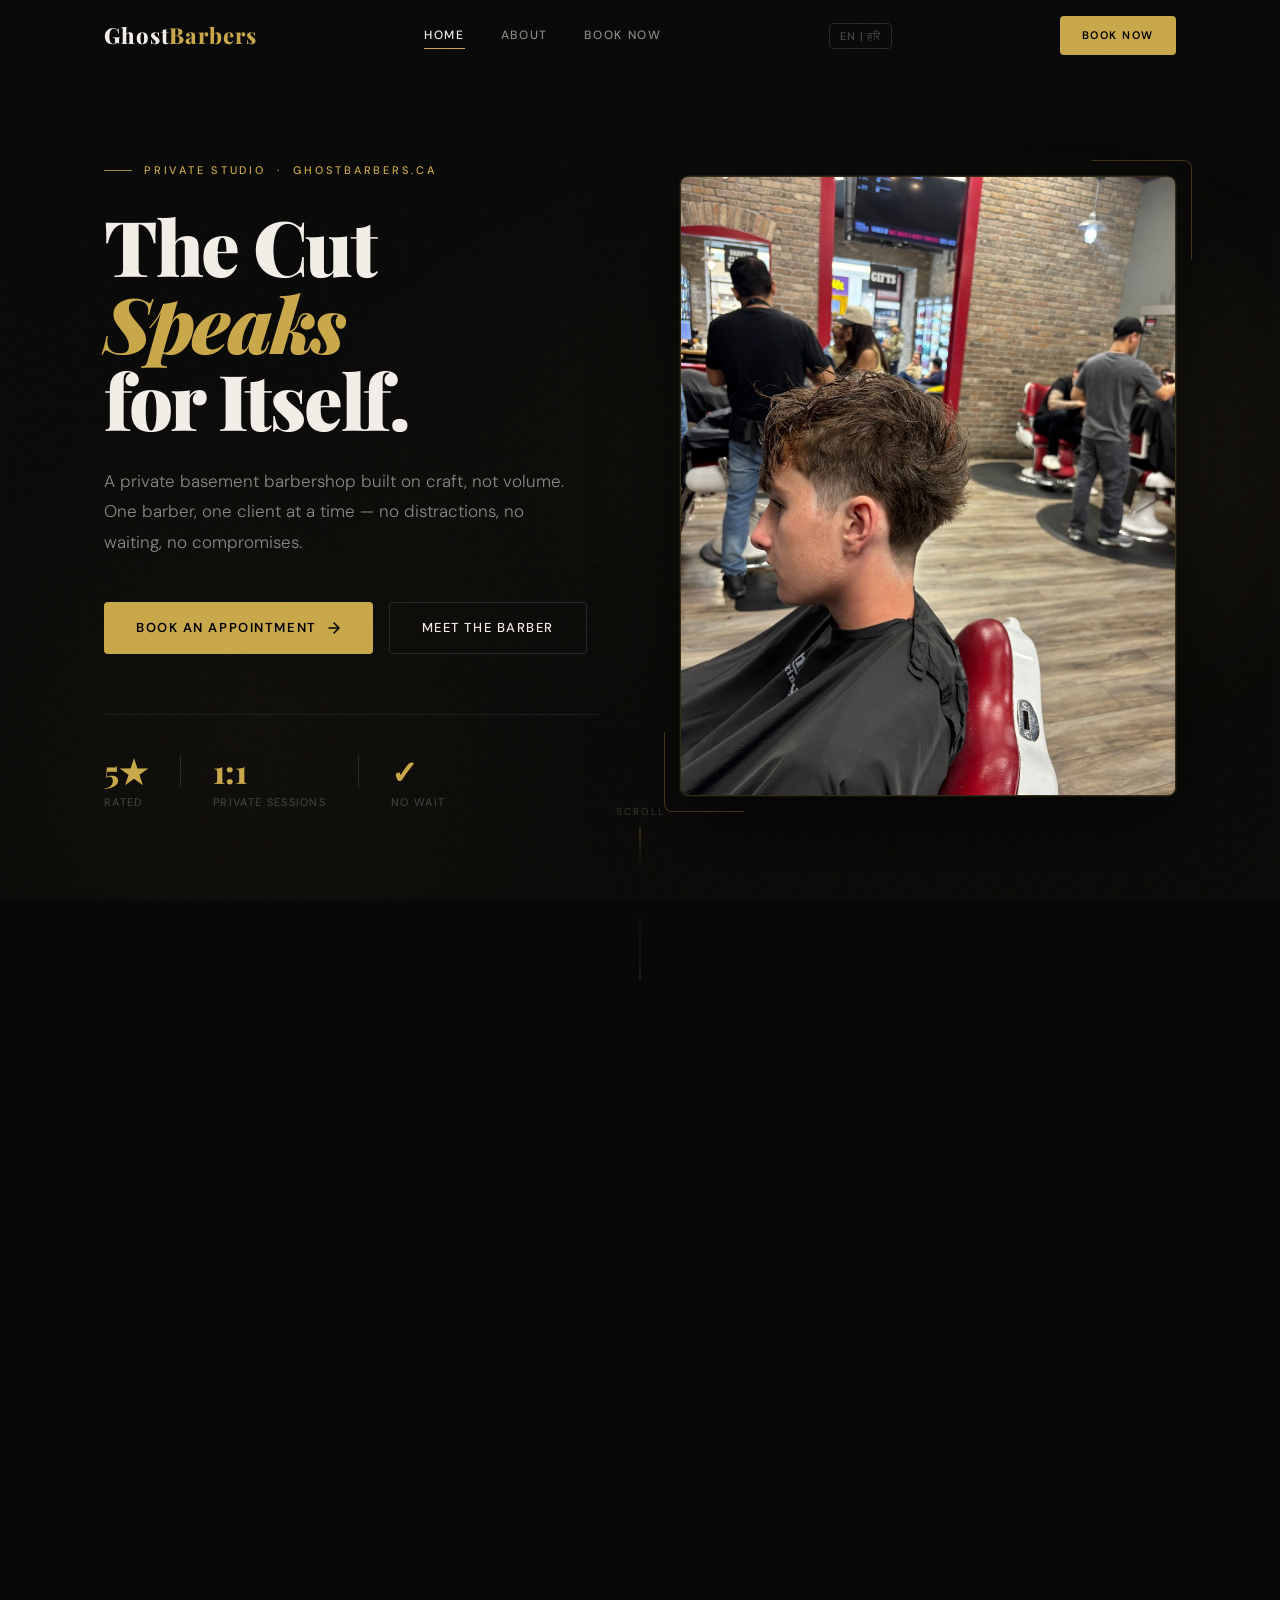
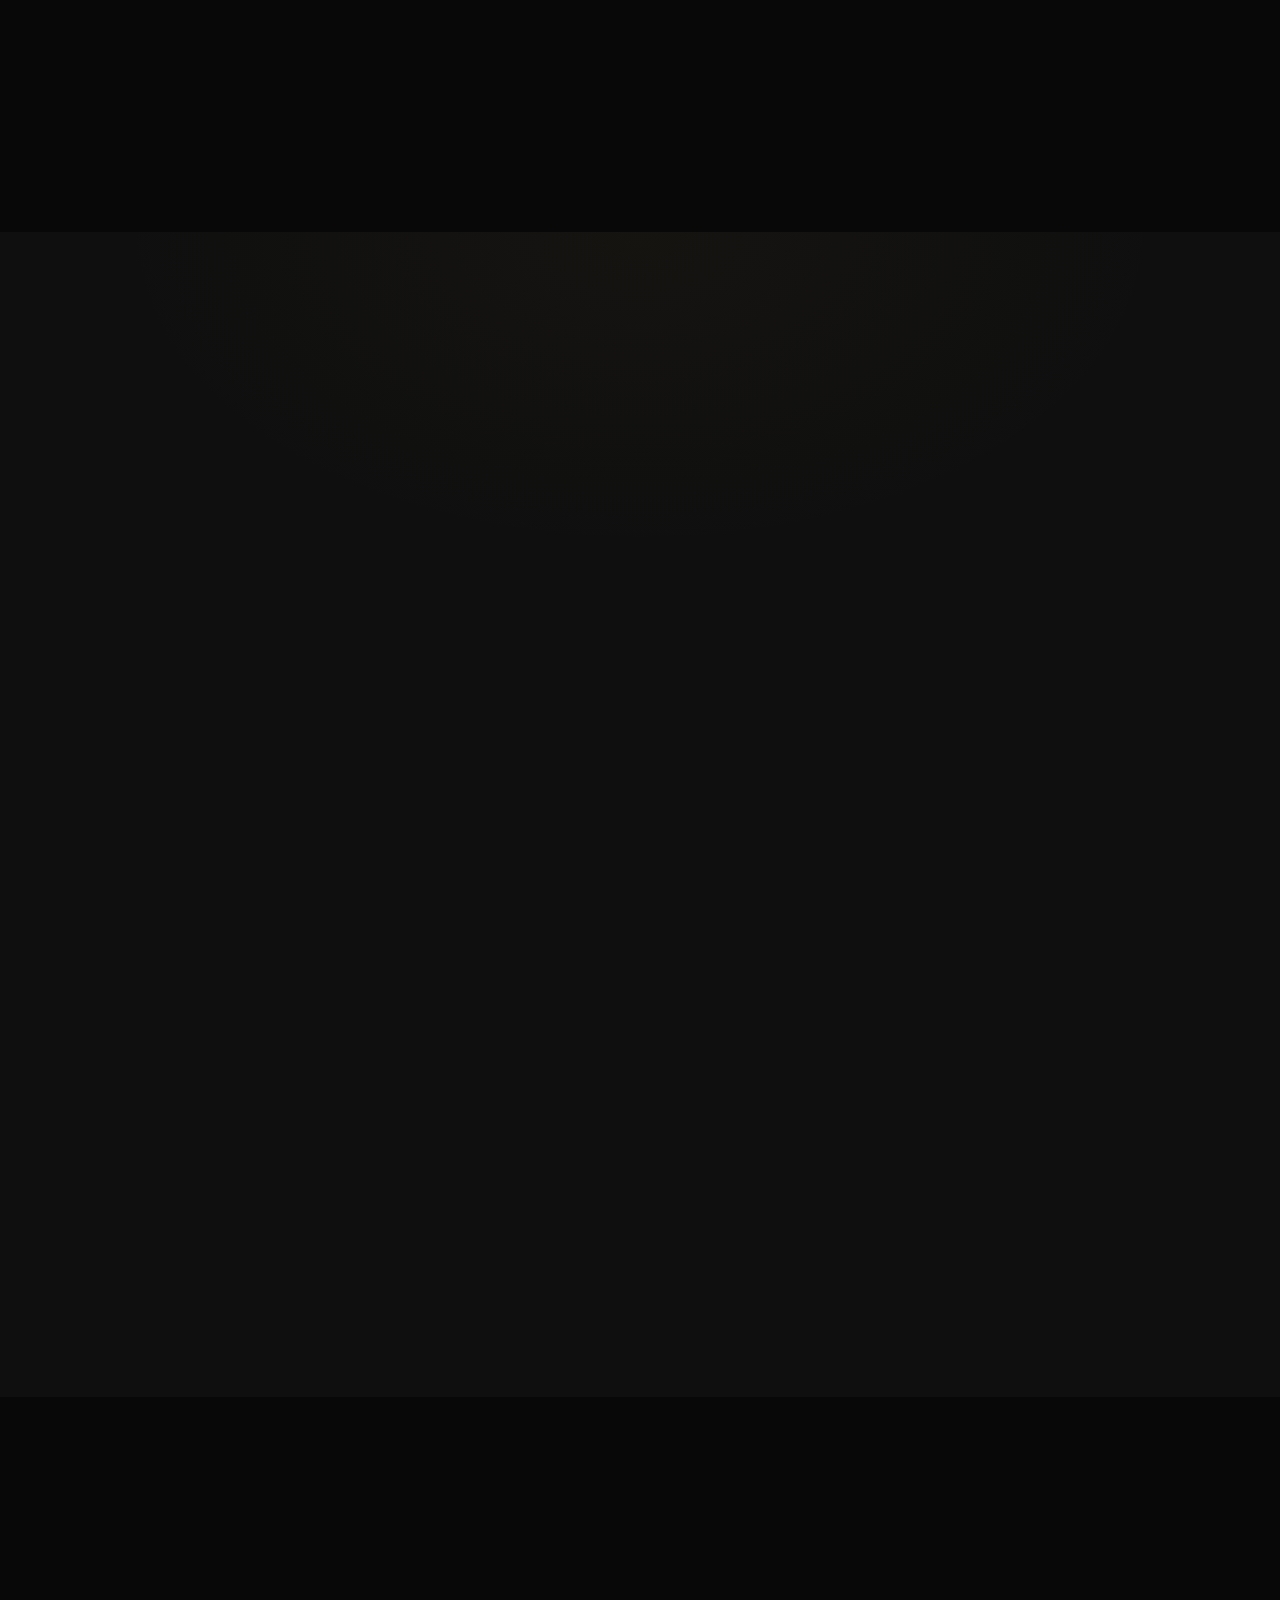
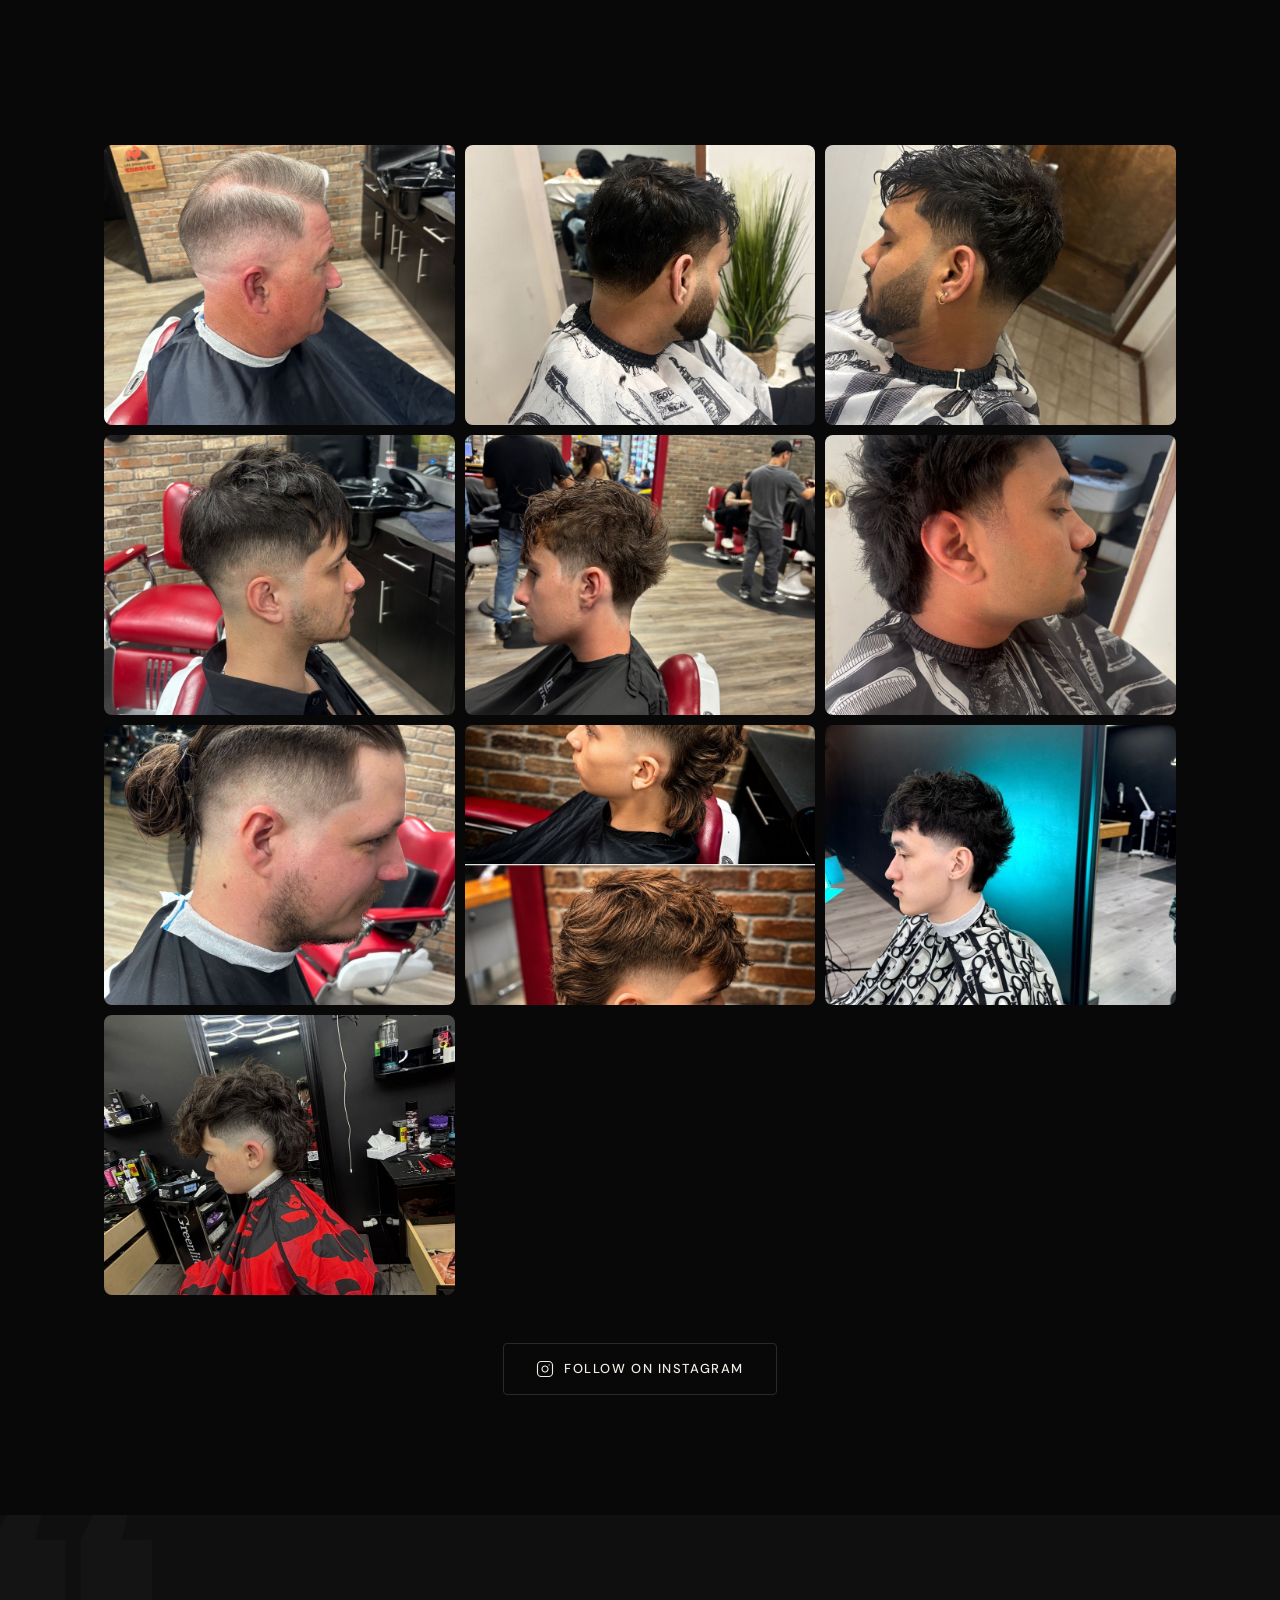
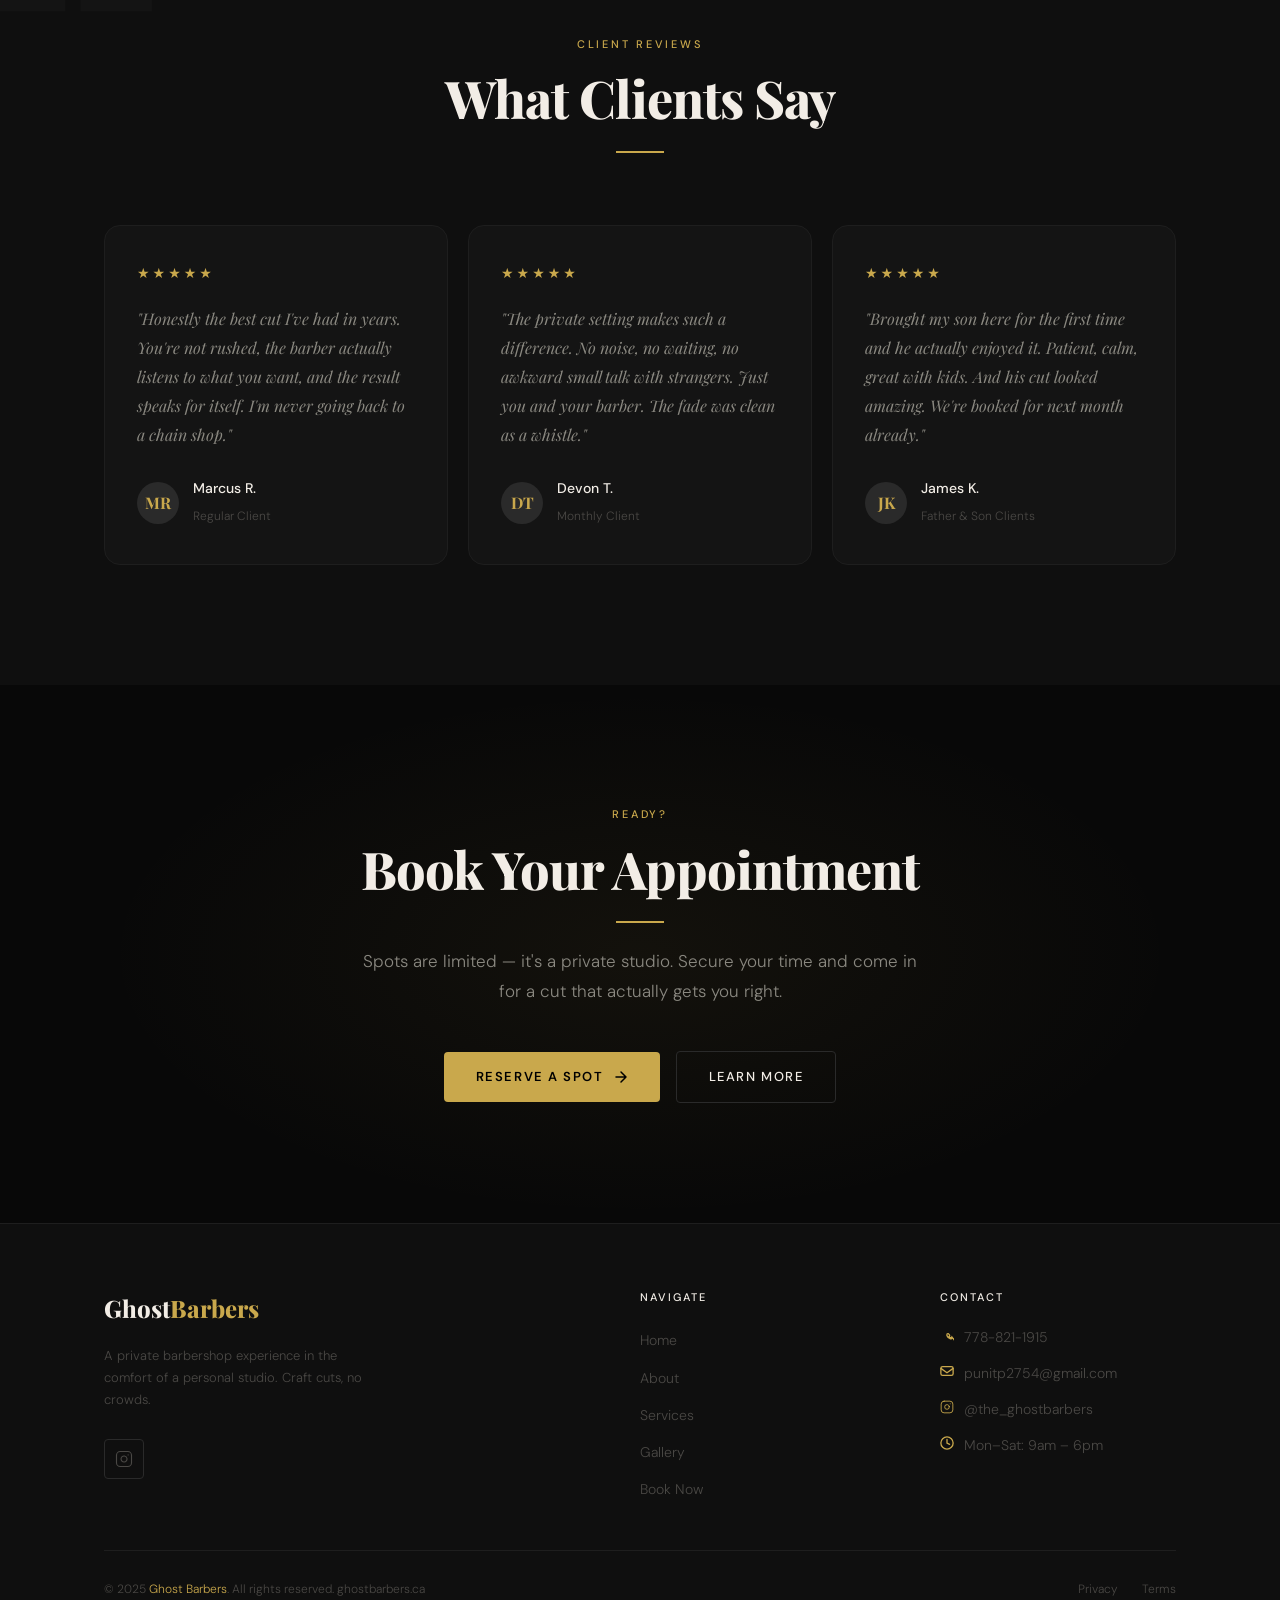
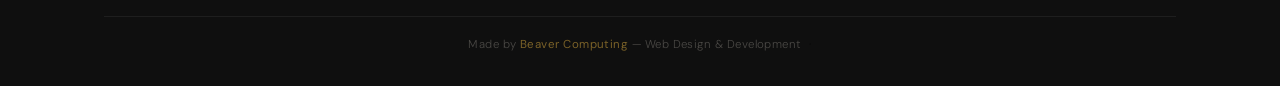
==== commit 57ad1fc4: "Complete Haryanvi translations for stats and philosophy section" ====
--- a/index.html
+++ b/index.html
@@ -78,17 +78,17 @@
           <div class="hero-stats">
             <div class="hero-stat">
               <span class="hero-stat-number">5★</span>
-              <span class="hero-stat-label">Rated</span>
+              <span class="hero-stat-label" data-en="Rated" data-hi="रेटिंग">Rated</span>
             </div>
             <div class="hero-stat-divider"></div>
             <div class="hero-stat">
               <span class="hero-stat-number">1:1</span>
-              <span class="hero-stat-label">Private Sessions</span>
+              <span class="hero-stat-label" data-en="Private Sessions" data-hi="प्राइवेट सेशन">Private Sessions</span>
             </div>
             <div class="hero-stat-divider"></div>
             <div class="hero-stat">
               <span class="hero-stat-number">✓</span>
-              <span class="hero-stat-label">No Wait</span>
+              <span class="hero-stat-label" data-en="No Wait" data-hi="इंतज़ार नहीं">No Wait</span>
             </div>
           </div>
         </div>
@@ -113,11 +113,11 @@
       <div class="container">
         <div class="intro-inner">
           <div class="intro-text-block fade-in">
-            <span class="section-label">The Philosophy</span>
-            <h2 class="section-title">Craft Over Volume.</h2>
+            <span class="section-label" data-en="The Philosophy" data-hi="हमारी सोच">The Philosophy</span>
+            <h2 class="section-title" data-en="Craft Over Volume." data-hi="हुनर, भीड़ नहीं।">Craft Over Volume.</h2>
             <div class="divider"></div>
 
-            <blockquote class="intro-quote">
+            <blockquote class="intro-quote" data-en="&ldquo;Every client deserves a barber&rsquo;s full attention.&rdquo;" data-hi="&ldquo;हर ग्राहक पूरे ध्यान का हक़दार है।&rdquo;">
               "Every client deserves a barber's full attention."
             </blockquote>
 
@@ -137,8 +137,8 @@
                   </svg>
                 </div>
                 <div class="intro-feature-text">
-                  <strong>No waiting. Ever.</strong>
-                  <span>You're the only client in the shop.</span>
+                  <strong data-en="No waiting. Ever." data-hi="इंतज़ार? कभी नहीं।">No waiting. Ever.</strong>
+                  <span data-en="You're the only client in the shop." data-hi="तू ही एकमात्र ग्राहक होगा।">You're the only client in the shop.</span>
                 </div>
               </div>
               <div class="intro-feature">
@@ -149,8 +149,8 @@
                   </svg>
                 </div>
                 <div class="intro-feature-text">
-                  <strong>Consistent results.</strong>
-                  <span>Same barber, same standards, every visit.</span>
+                  <strong data-en="Consistent results." data-hi="हर बार एक जैसा काम।">Consistent results.</strong>
+                  <span data-en="Same barber, same standards, every visit." data-hi="वही बार्बर, वही मेहनत, हर बार।">Same barber, same standards, every visit.</span>
                 </div>
               </div>
               <div class="intro-feature">
@@ -161,8 +161,8 @@
                   </svg>
                 </div>
                 <div class="intro-feature-text">
-                  <strong>Private & comfortable.</strong>
-                  <span>Home studio. Clean, relaxed atmosphere.</span>
+                  <strong data-en="Private &amp; comfortable." data-hi="प्राइवेट और आरामदायक।">Private & comfortable.</strong>
+                  <span data-en="Home studio. Clean, relaxed atmosphere." data-hi="घर का स्टूडियो। साफ़ और सुकून भरा।">Home studio. Clean, relaxed atmosphere.</span>
                 </div>
               </div>
             </div>
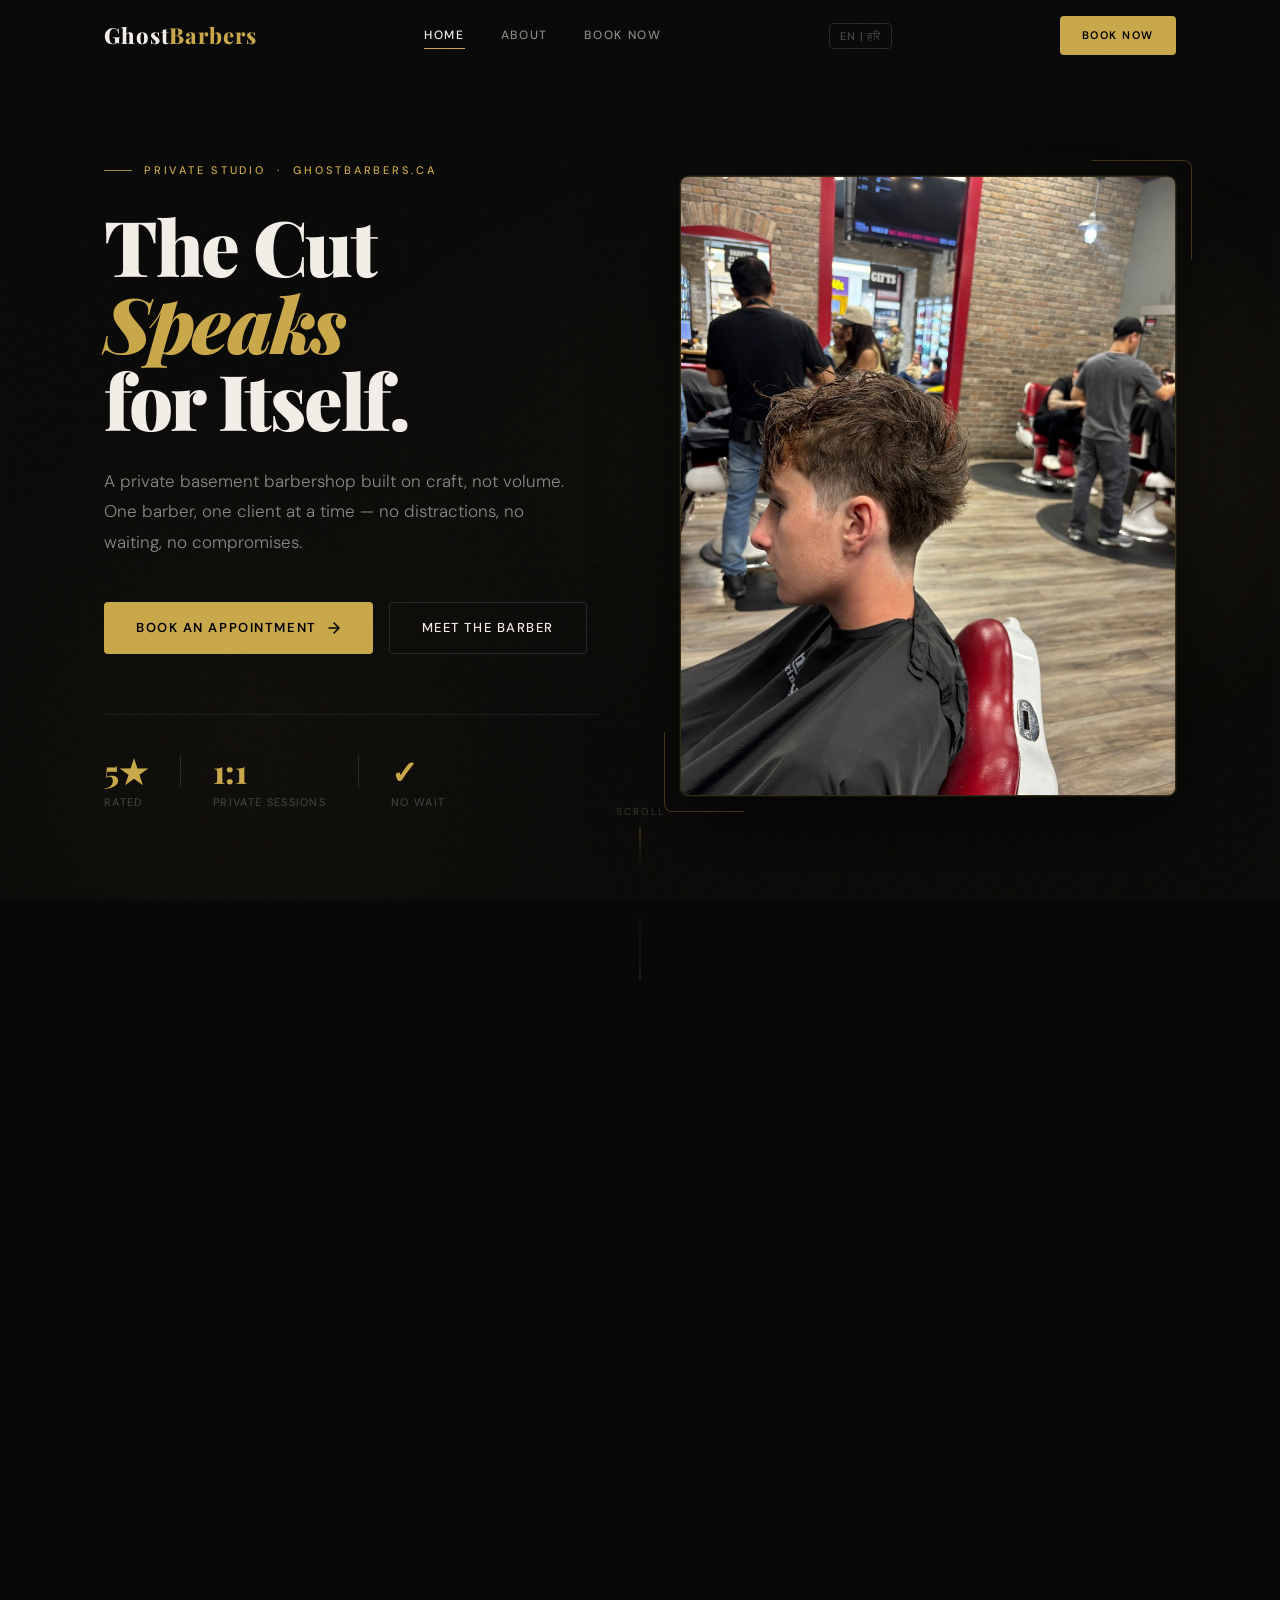
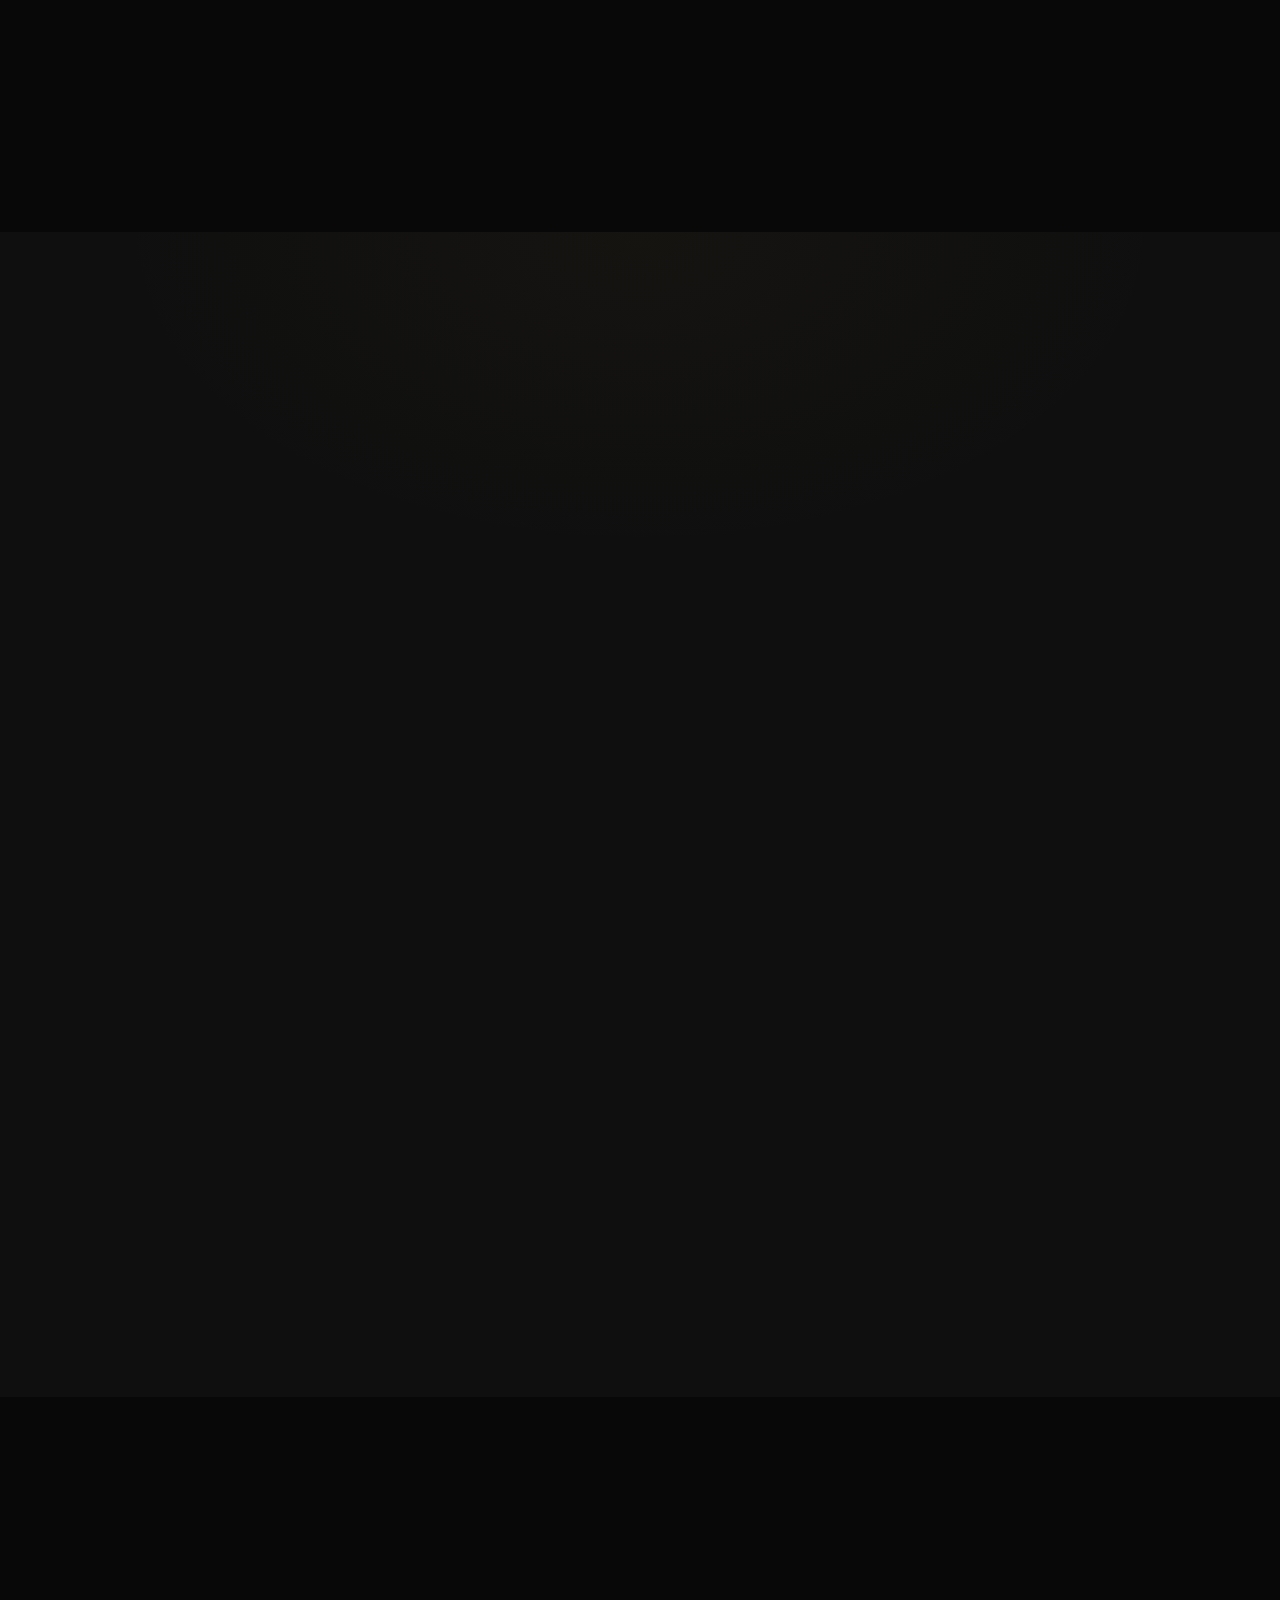
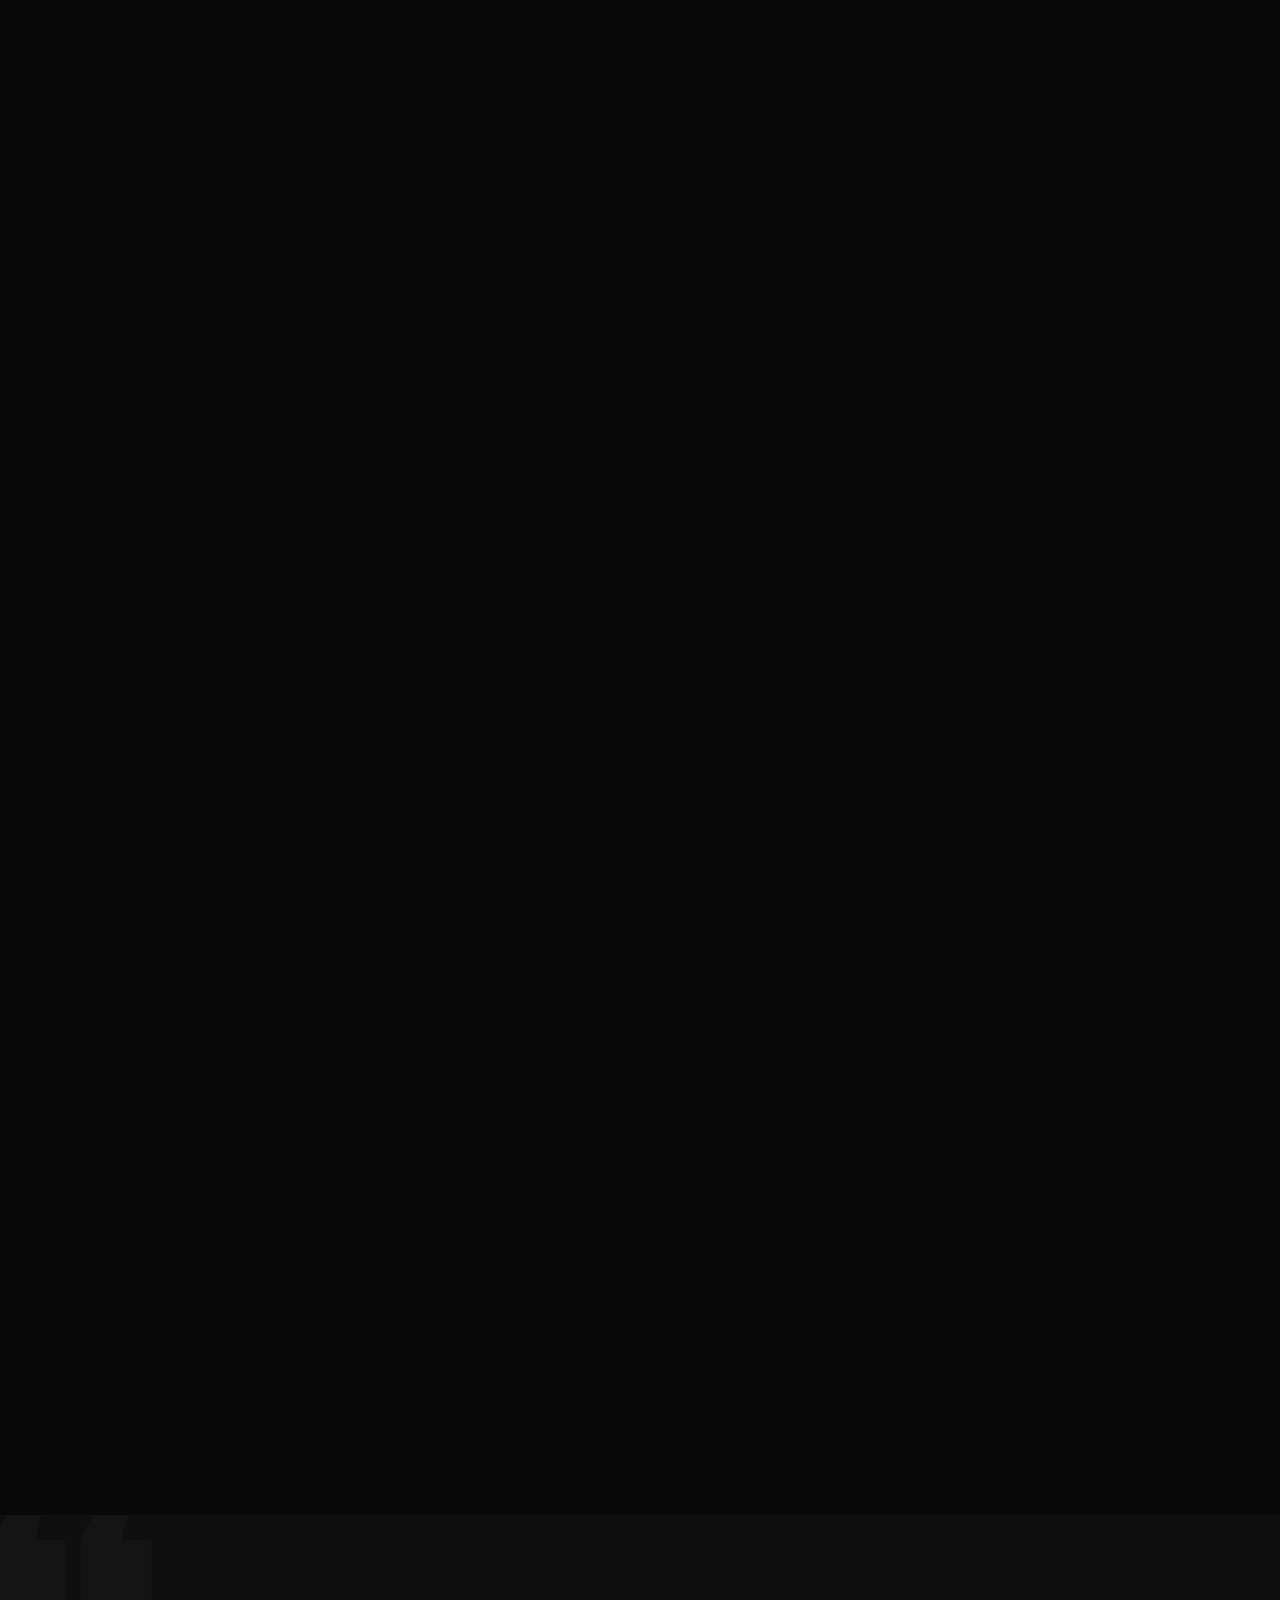
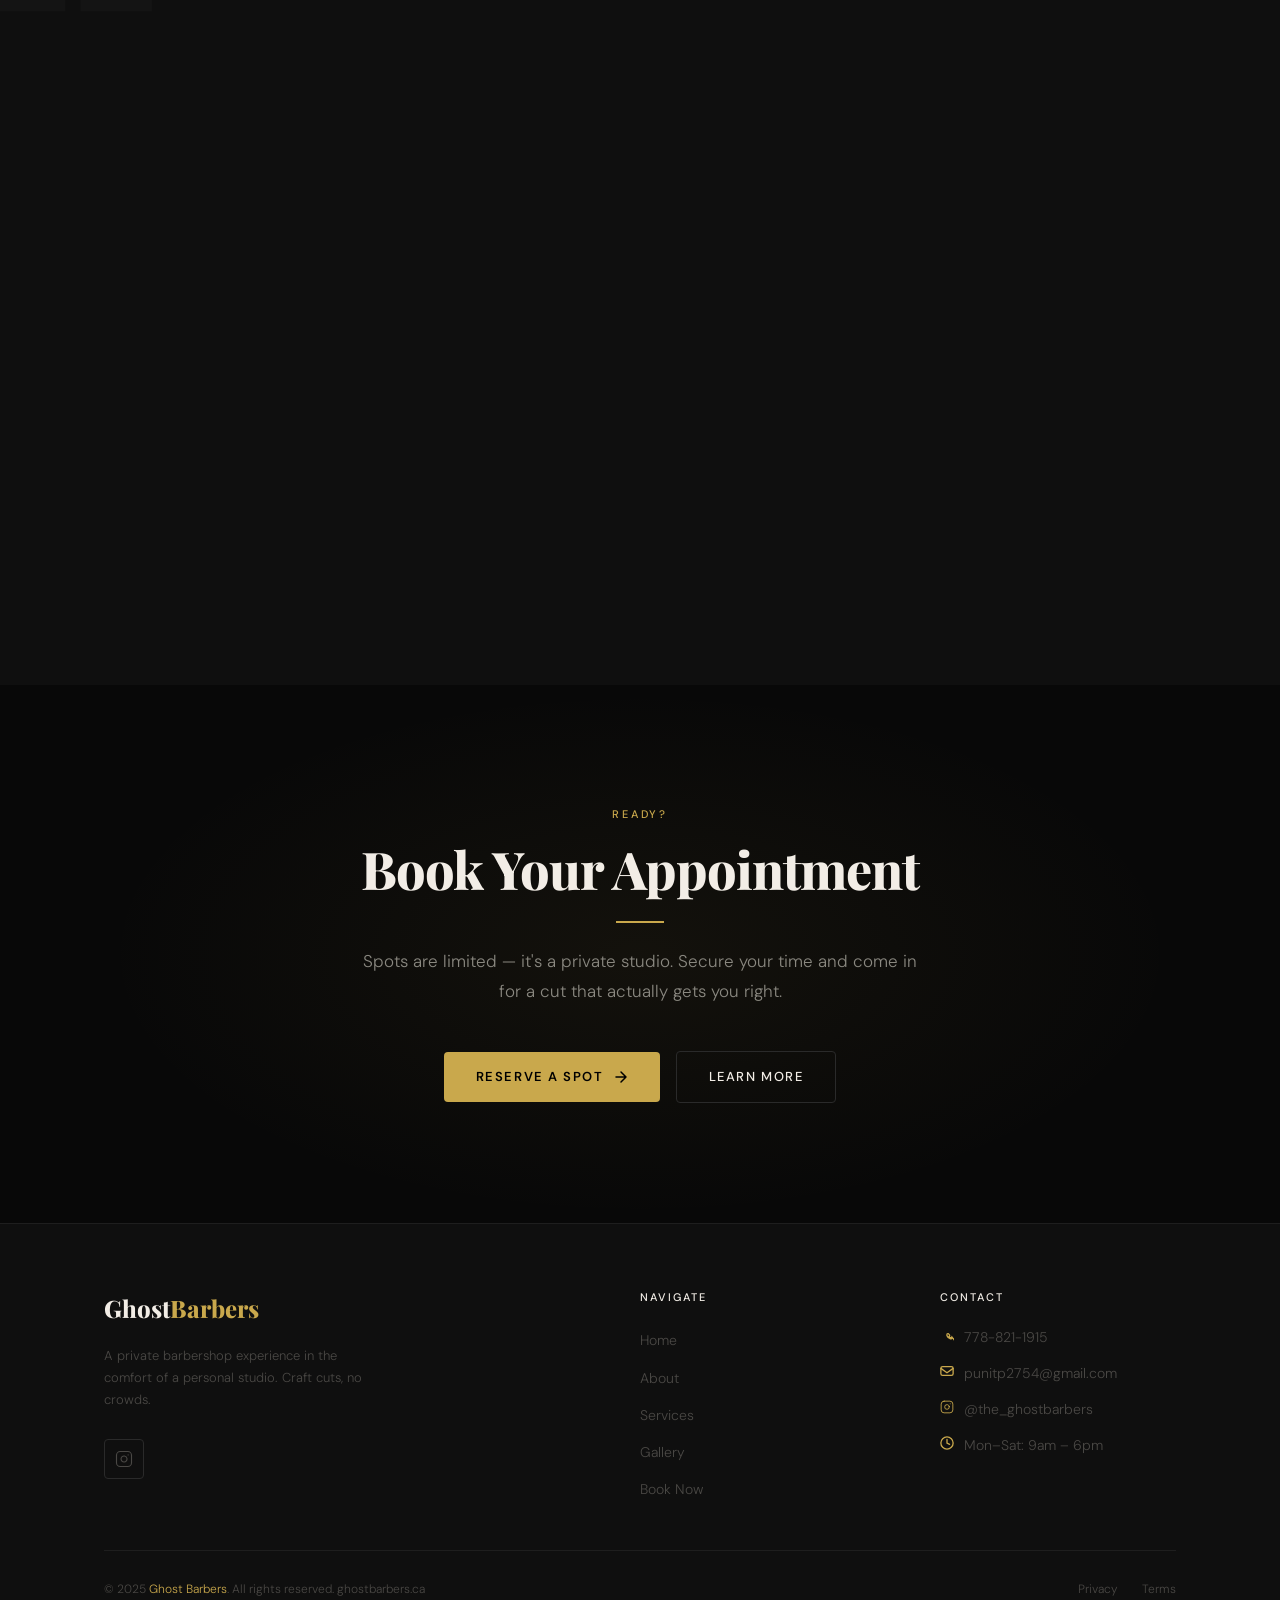
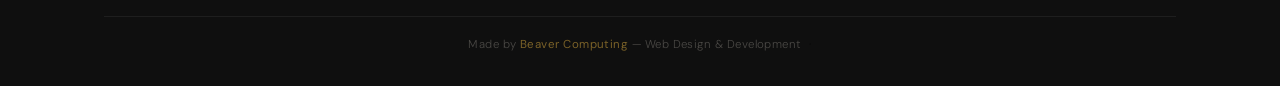
==== commit c1fcf0e4: "Add 2 new gallery photos" ====
--- a/index.html
+++ b/index.html
@@ -325,6 +325,12 @@
           </div>
           <div class="gallery-item fade-in">
             <img src="images/gallery-10.jpg" alt="Ghost Barbers haircut" loading="lazy" />
+          </div>
+          <div class="gallery-item fade-in fade-in-delay-1">
+            <img src="images/gallery-11.jpg" alt="Ghost Barbers haircut" loading="lazy" />
+          </div>
+          <div class="gallery-item fade-in fade-in-delay-2">
+            <img src="images/gallery-12.jpg" alt="Ghost Barbers haircut" loading="lazy" />
           </div>
         </div>
 
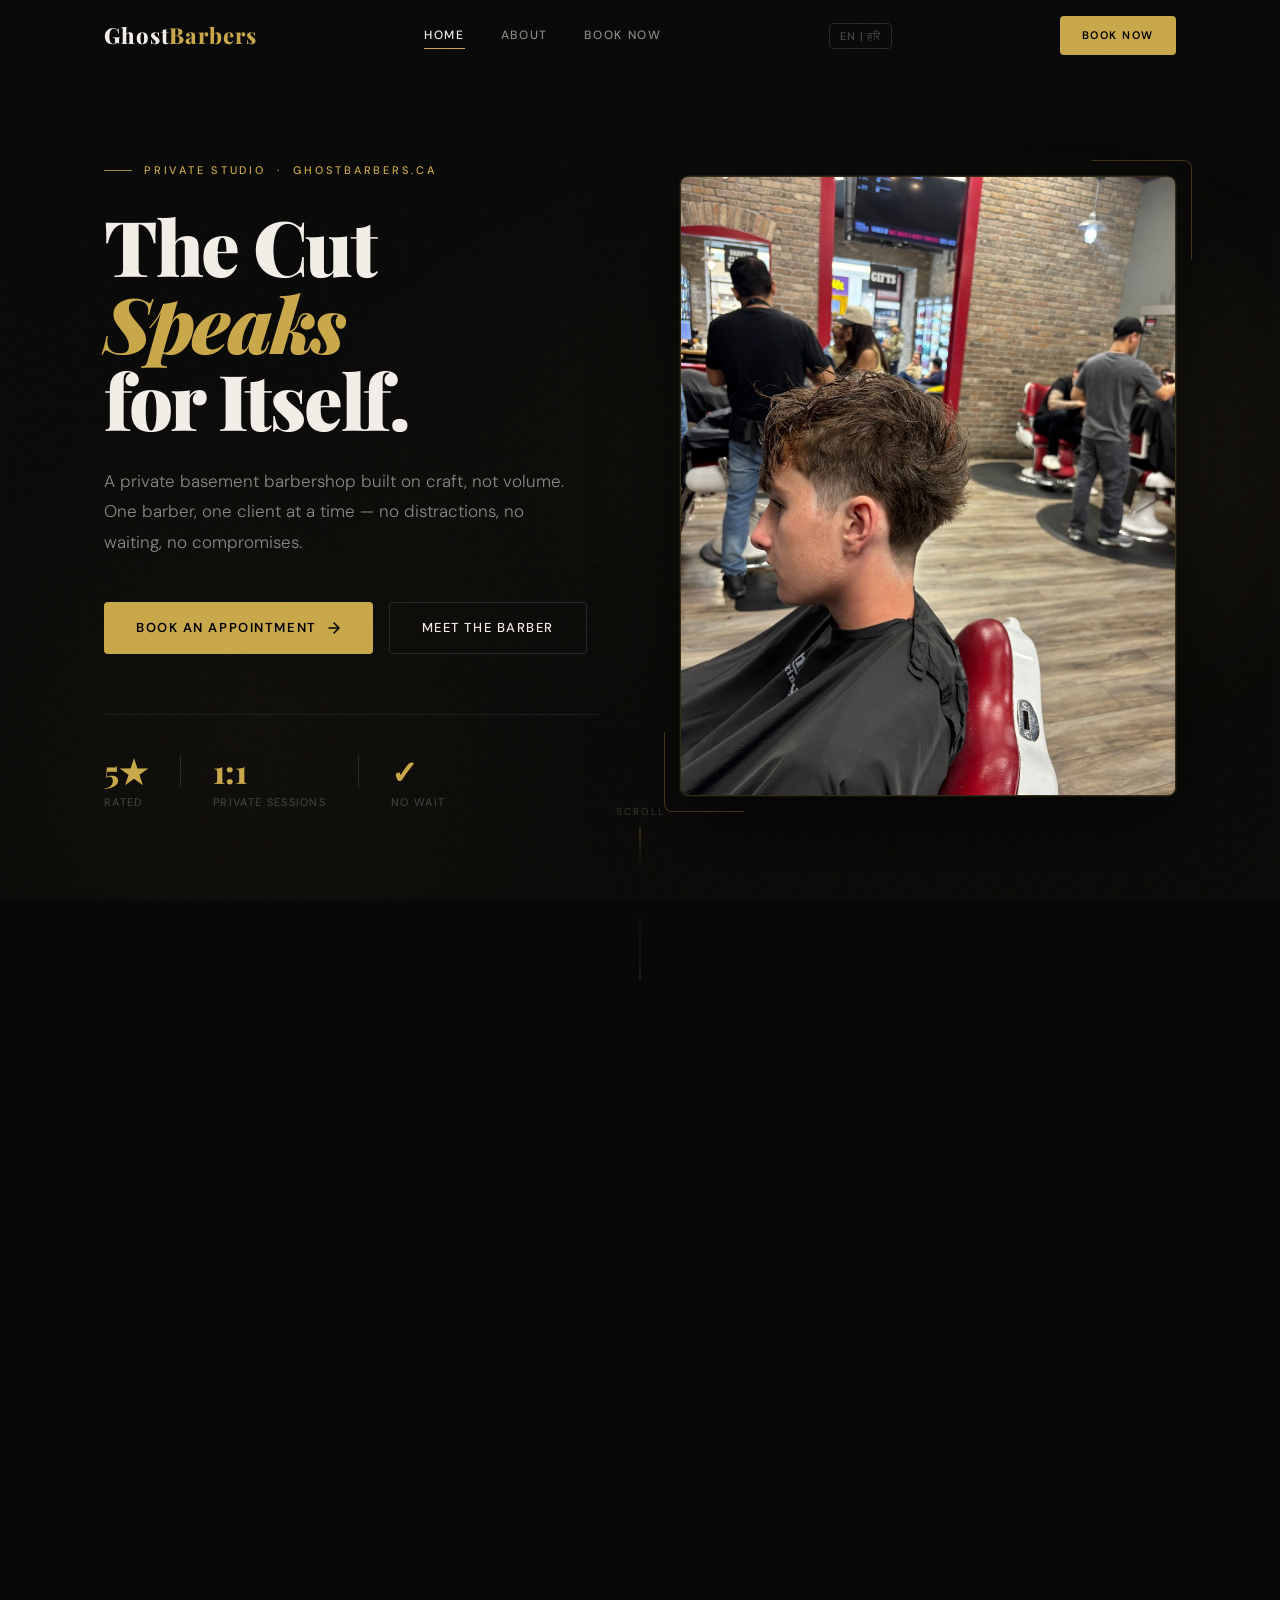
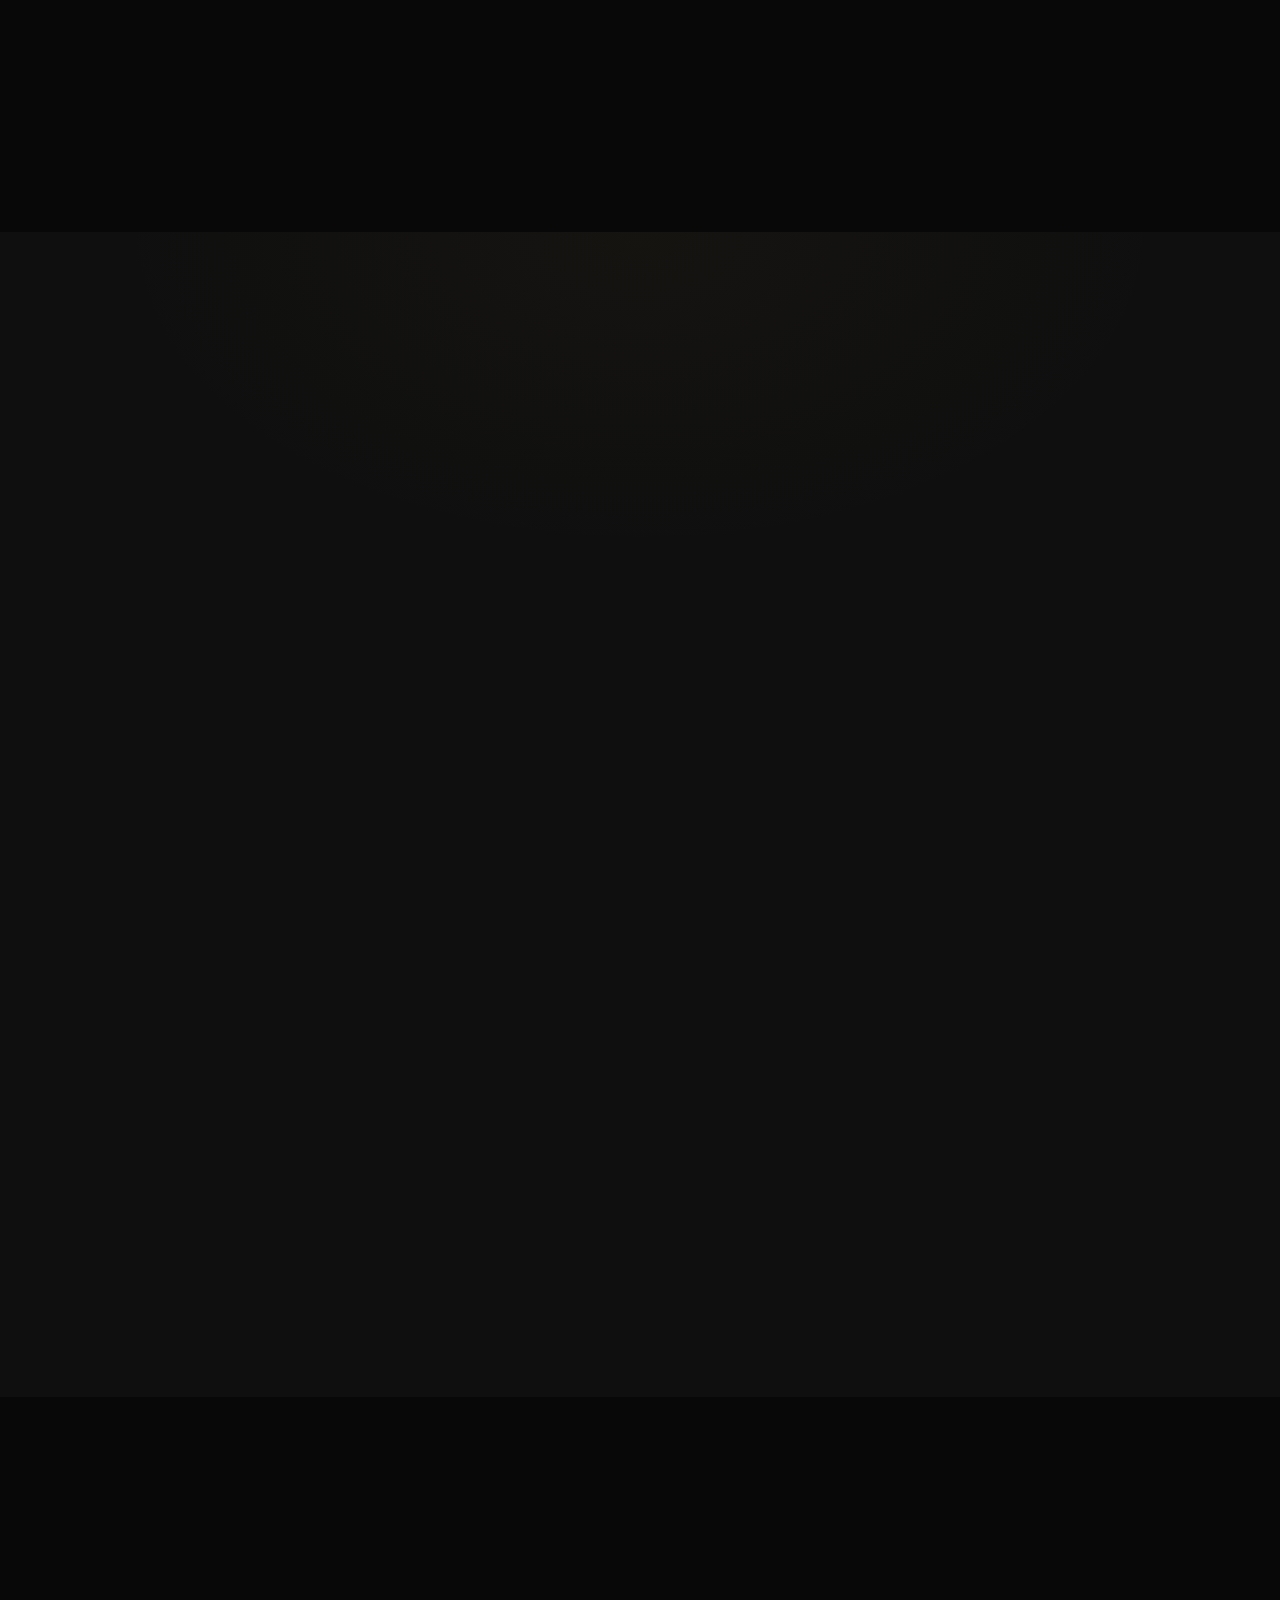
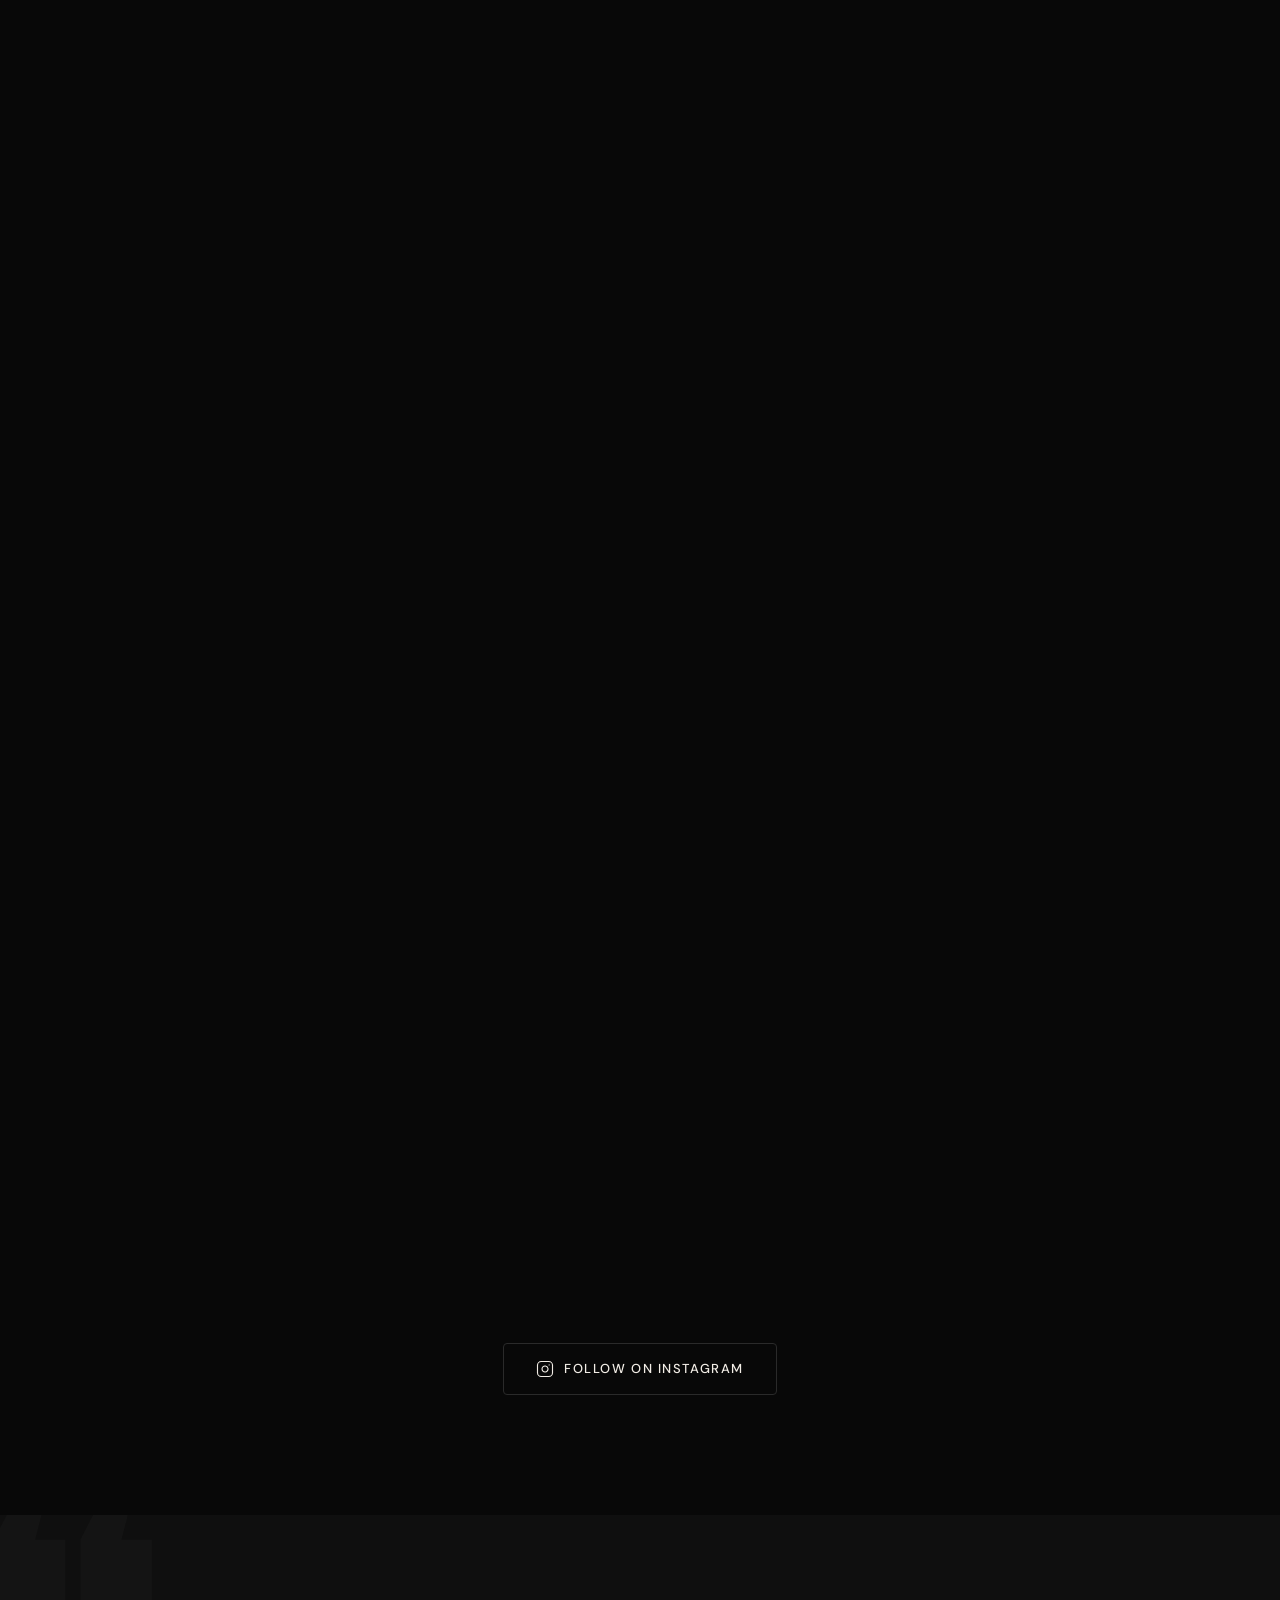
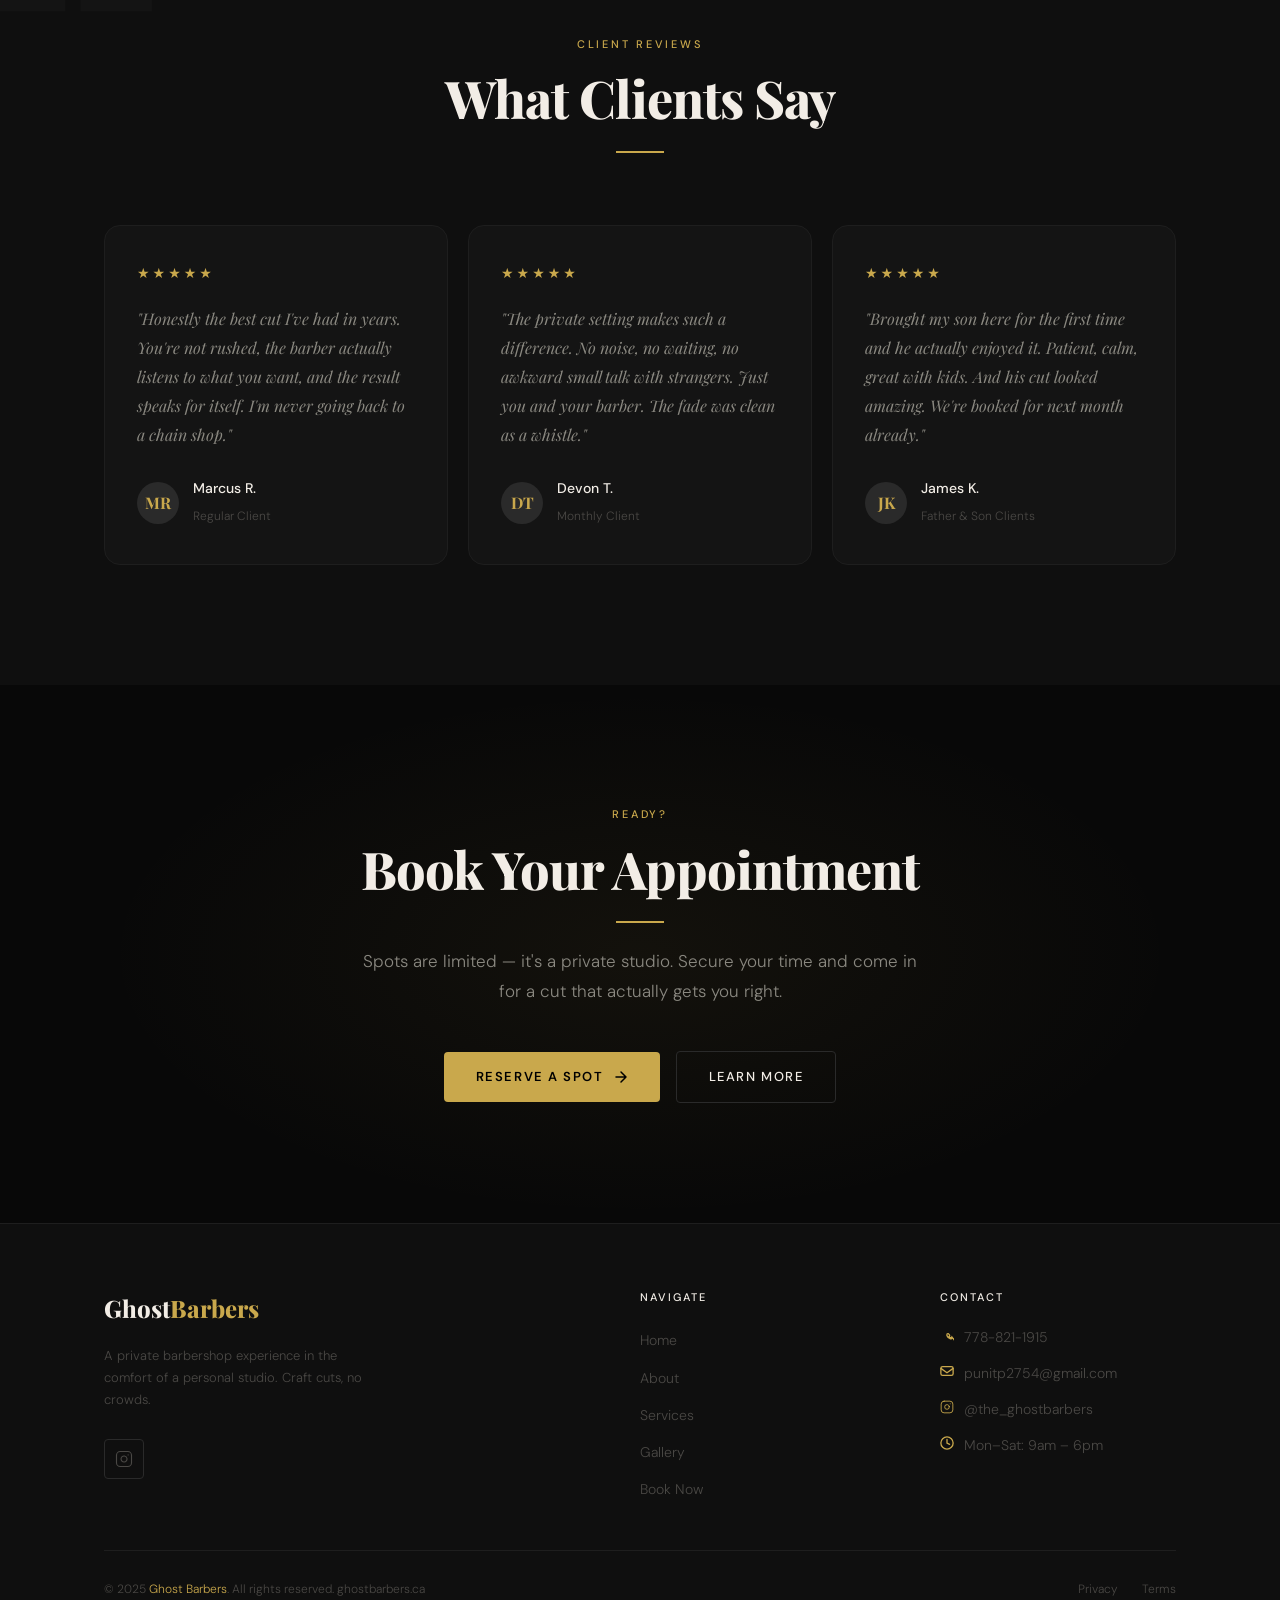
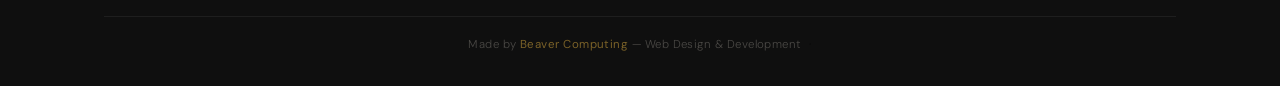
==== commit ddbe6d22: "Fix duplicate gallery photo, add new haircut photo" ====
--- a/index.html
+++ b/index.html
@@ -330,7 +330,7 @@
             <img src="images/gallery-11.jpg" alt="Ghost Barbers haircut" loading="lazy" />
           </div>
           <div class="gallery-item fade-in fade-in-delay-2">
-            <img src="images/gallery-12.jpg" alt="Ghost Barbers haircut" loading="lazy" />
+            <img src="images/gallery-13.jpg" alt="Ghost Barbers haircut" loading="lazy" />
           </div>
         </div>
 
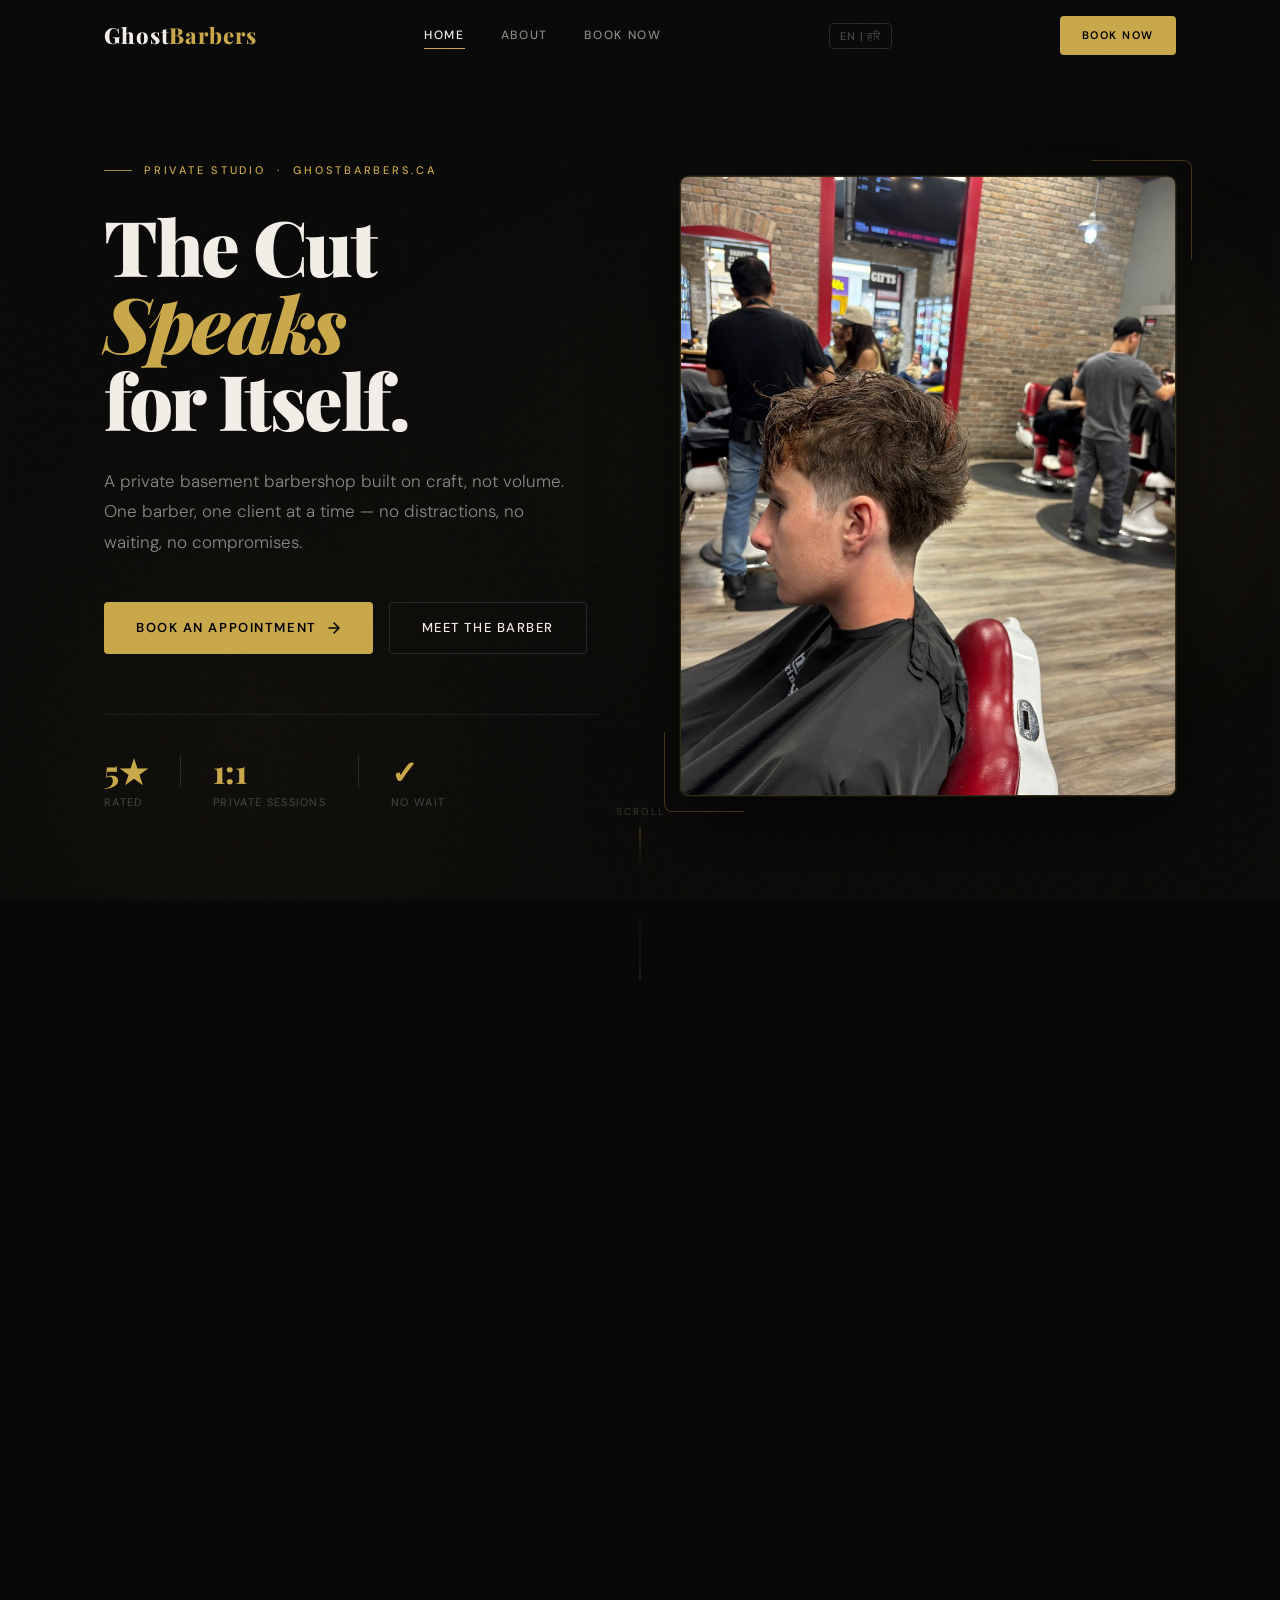
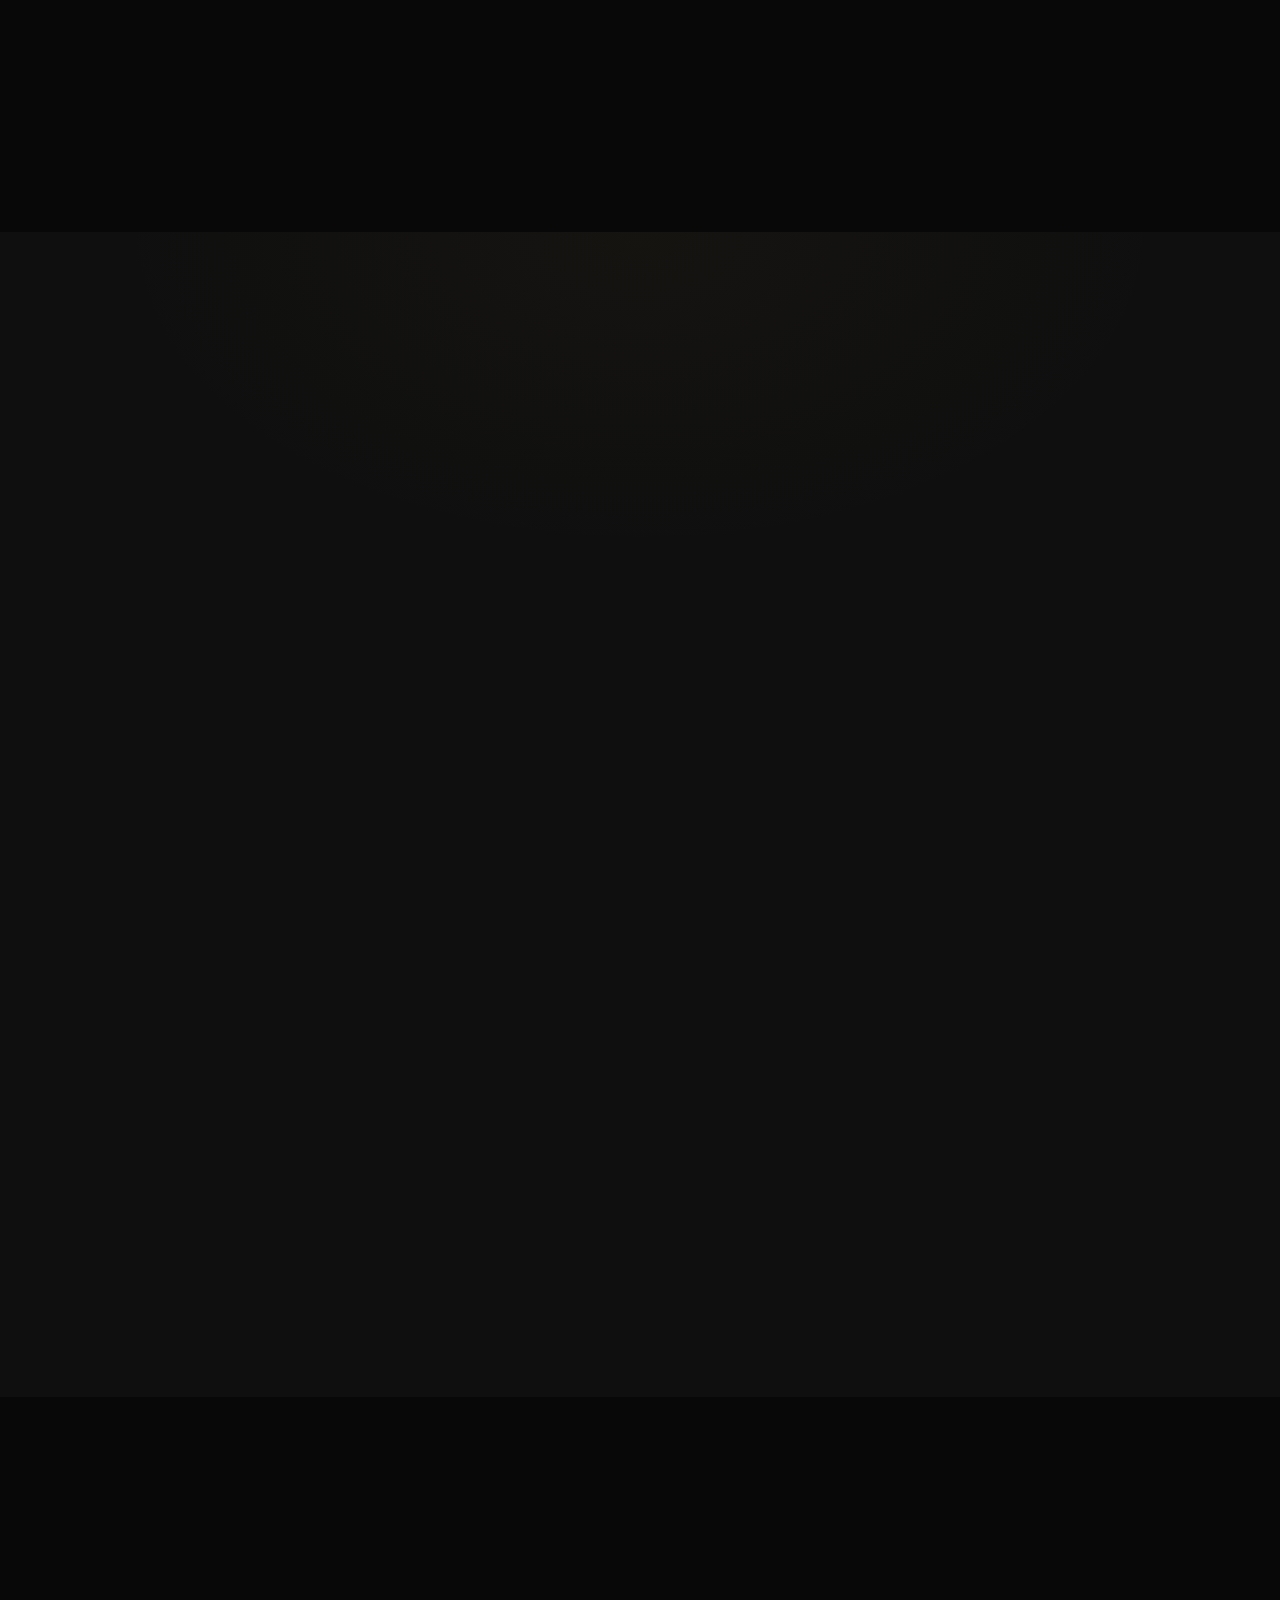
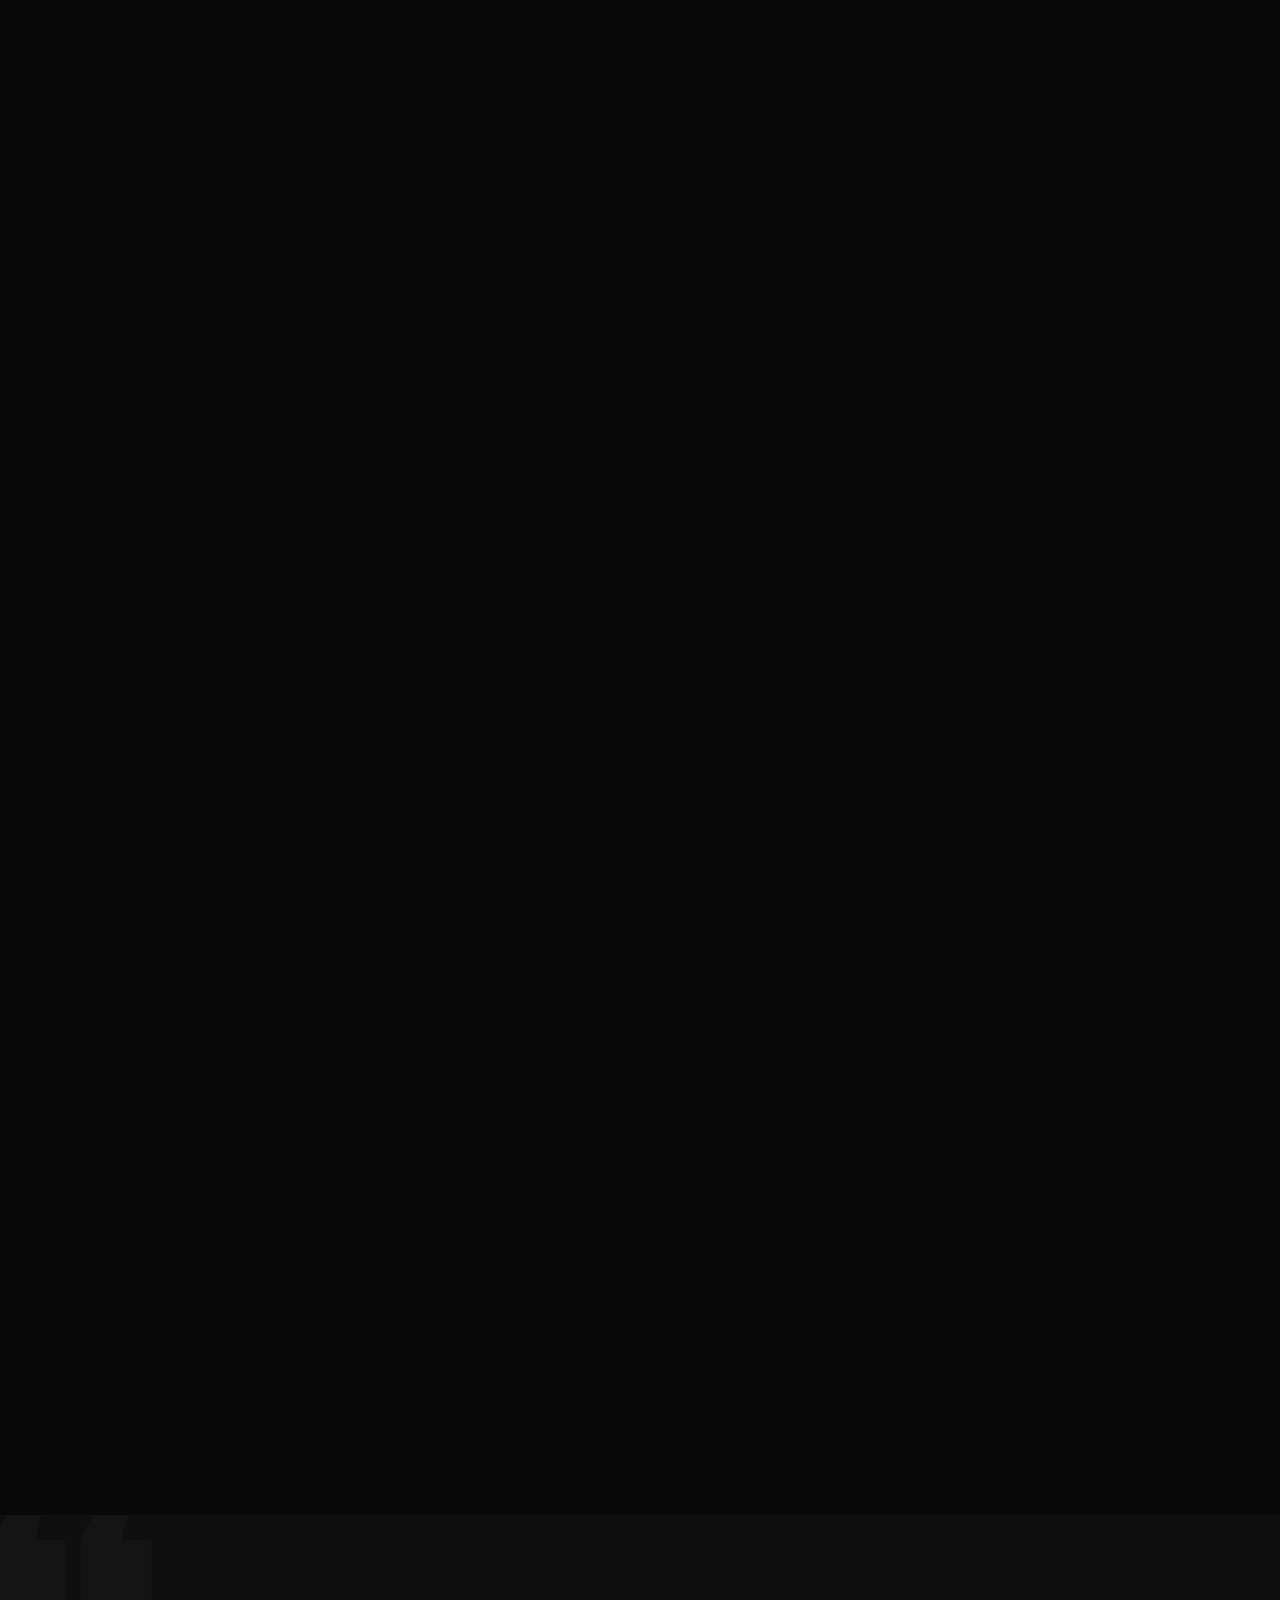
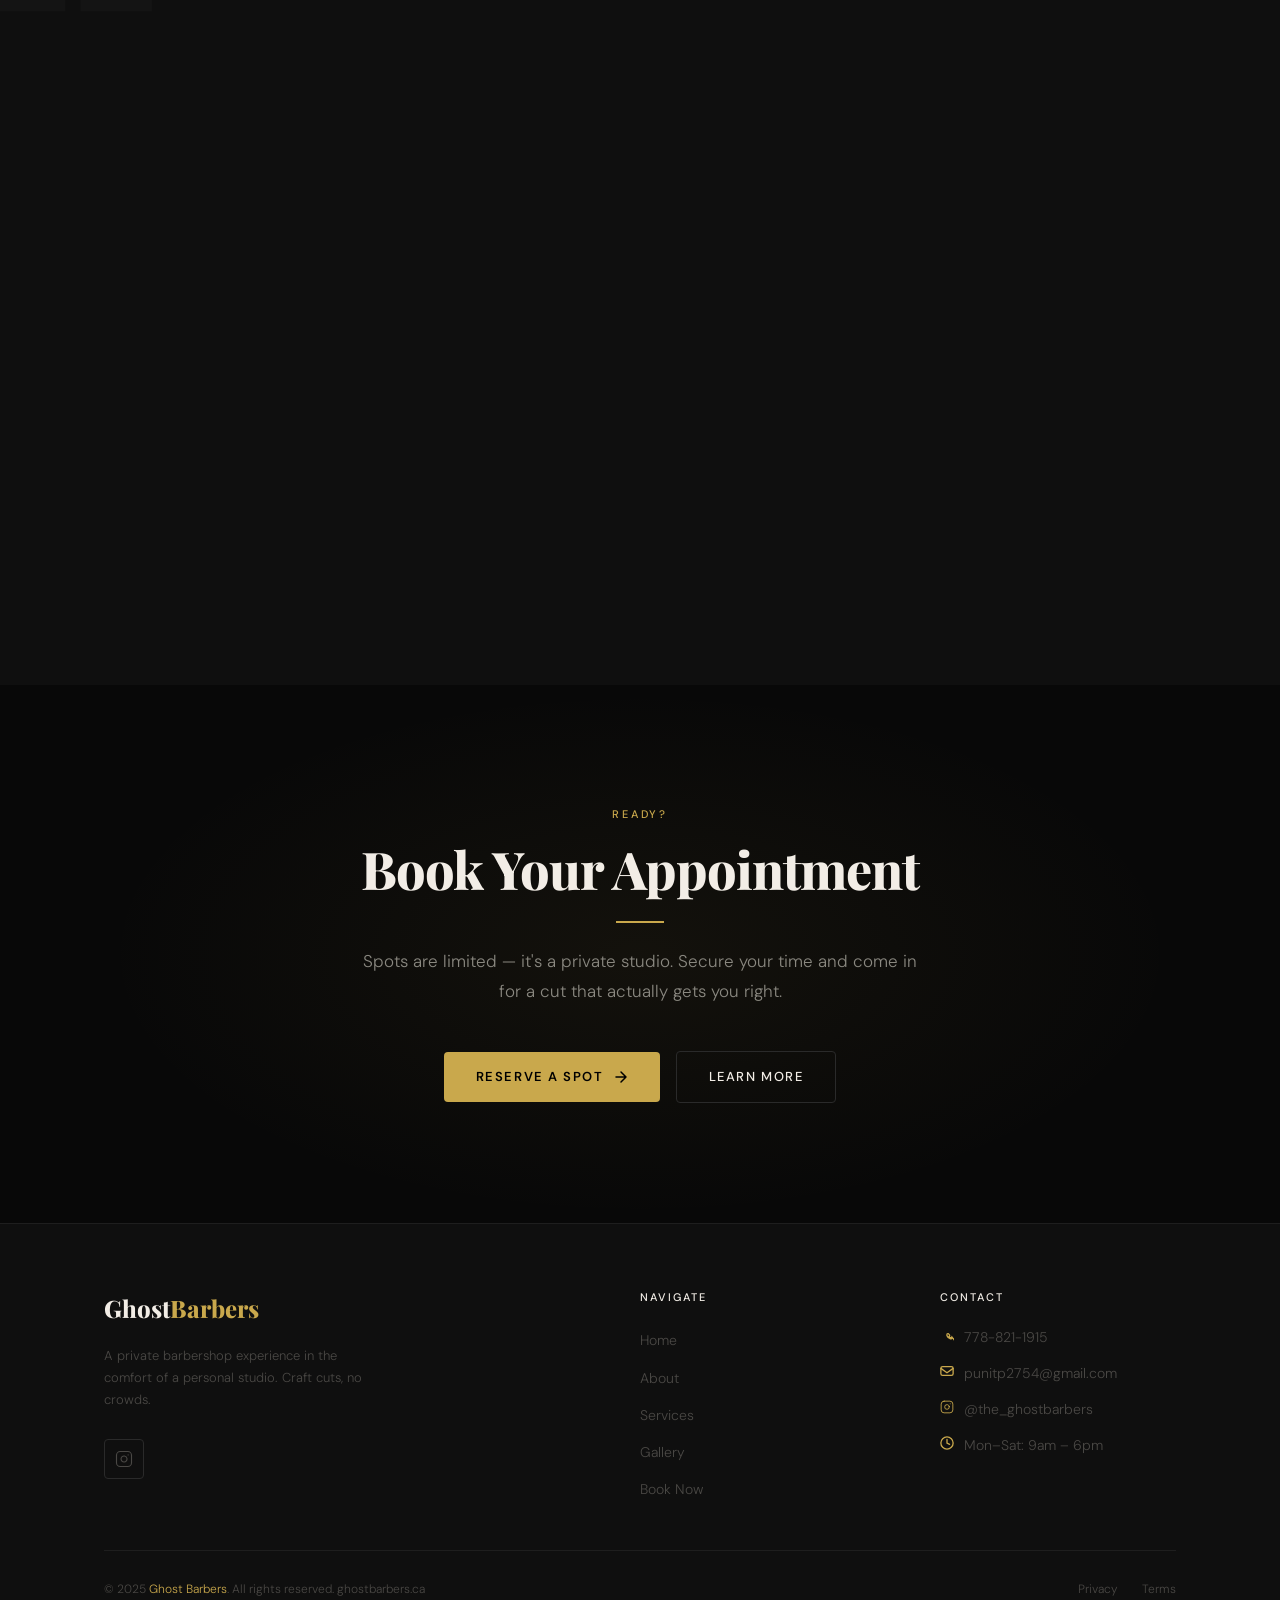
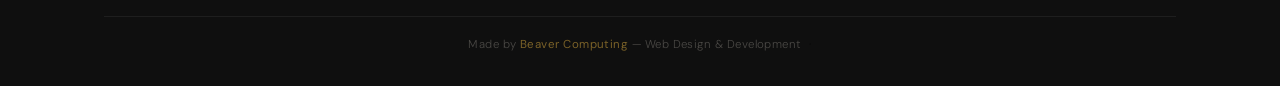
==== commit dd3a590c: "Add lightbox gallery with arrow navigation and swipe support" ====
--- a/index.html
+++ b/index.html
@@ -433,6 +433,21 @@
 
   </main>
 
+  <!-- ===== LIGHTBOX ===== -->
+  <div class="lb-overlay" id="lightbox" role="dialog" aria-modal="true" aria-label="Image lightbox">
+    <button class="lb-close" id="lbClose" aria-label="Close">&times;</button>
+    <button class="lb-arrow lb-prev" id="lbPrev" aria-label="Previous image">
+      <svg width="20" height="20" viewBox="0 0 20 20" fill="none"><path d="M13 4L7 10l6 6" stroke="currentColor" stroke-width="2" stroke-linecap="round" stroke-linejoin="round"/></svg>
+    </button>
+    <div class="lb-image-wrap" id="lbImageWrap">
+      <img class="lb-img" id="lbImg" src="" alt="Ghost Barbers" />
+    </div>
+    <button class="lb-arrow lb-next" id="lbNext" aria-label="Next image">
+      <svg width="20" height="20" viewBox="0 0 20 20" fill="none"><path d="M7 4l6 6-6 6" stroke="currentColor" stroke-width="2" stroke-linecap="round" stroke-linejoin="round"/></svg>
+    </button>
+    <div class="lb-counter" id="lbCounter"></div>
+  </div>
+
   <!-- ===== FOOTER ===== -->
   <footer class="footer">
     <div class="container">
@@ -566,6 +581,77 @@
     }
     // Apply immediately — no flash
     applyLanguage(localStorage.getItem('gb_lang') || 'en');
+
+    // =====================================================
+    // LIGHTBOX
+    // =====================================================
+    (function () {
+      const overlay   = document.getElementById('lightbox');
+      const lbImg     = document.getElementById('lbImg');
+      const lbCounter = document.getElementById('lbCounter');
+      const lbPrev    = document.getElementById('lbPrev');
+      const lbNext    = document.getElementById('lbNext');
+      const lbClose   = document.getElementById('lbClose');
+      const lbWrap    = document.getElementById('lbImageWrap');
+
+      // Collect all gallery images in order
+      const galleryImgs = Array.from(
+        document.querySelectorAll('.gallery-grid .gallery-item img')
+      );
+      let current = 0;
+
+      function open(index) {
+        current = (index + galleryImgs.length) % galleryImgs.length;
+        const src = galleryImgs[current].src;
+        lbImg.src = src;
+        lbCounter.textContent = (current + 1) + ' / ' + galleryImgs.length;
+        overlay.classList.add('lb-visible');
+        document.body.style.overflow = 'hidden';
+      }
+
+      function close() {
+        overlay.classList.remove('lb-visible');
+        document.body.style.overflow = '';
+        // Delay clearing src so fade-out looks clean
+        setTimeout(() => { lbImg.src = ''; }, 300);
+      }
+
+      function prev() { open(current - 1); }
+      function next() { open(current + 1); }
+
+      // Wire up gallery item clicks
+      galleryImgs.forEach((img, i) => {
+        img.parentElement.style.cursor = 'zoom-in';
+        img.parentElement.addEventListener('click', () => open(i));
+      });
+
+      lbPrev.addEventListener('click', e => { e.stopPropagation(); prev(); });
+      lbNext.addEventListener('click', e => { e.stopPropagation(); next(); });
+      lbClose.addEventListener('click', close);
+
+      // Click outside image closes
+      overlay.addEventListener('click', e => {
+        if (e.target === overlay || e.target === lbWrap) close();
+      });
+
+      // Keyboard
+      document.addEventListener('keydown', e => {
+        if (!overlay.classList.contains('lb-visible')) return;
+        if (e.key === 'ArrowLeft')  prev();
+        if (e.key === 'ArrowRight') next();
+        if (e.key === 'Escape')     close();
+      });
+
+      // Touch swipe
+      let touchStartX = 0;
+      overlay.addEventListener('touchstart', e => {
+        touchStartX = e.changedTouches[0].clientX;
+      }, { passive: true });
+      overlay.addEventListener('touchend', e => {
+        const dx = e.changedTouches[0].clientX - touchStartX;
+        if (Math.abs(dx) > 40) dx < 0 ? next() : prev();
+      }, { passive: true });
+    })();
   </script>
 </body>
 </html>
--- a/styles.css
+++ b/styles.css
@@ -1015,6 +1015,142 @@
 }
 
 /* ============================================
+   LIGHTBOX
+   ============================================ */
+
+.lb-overlay {
+  position: fixed;
+  inset: 0;
+  z-index: 2000;
+  background: rgba(0, 0, 0, 0.95);
+  display: flex;
+  align-items: center;
+  justify-content: center;
+  opacity: 0;
+  visibility: hidden;
+  transition: opacity 0.28s ease, visibility 0.28s ease;
+}
+
+.lb-overlay.lb-visible {
+  opacity: 1;
+  visibility: visible;
+}
+
+.lb-image-wrap {
+  display: flex;
+  align-items: center;
+  justify-content: center;
+  max-width: 90vw;
+  max-height: 90vh;
+}
+
+.lb-img {
+  max-width: 90vw;
+  max-height: 90vh;
+  width: auto;
+  height: auto;
+  object-fit: contain;
+  border-radius: var(--radius-md);
+  box-shadow: 0 32px 80px rgba(0, 0, 0, 0.8);
+  display: block;
+  transition: opacity 0.2s ease;
+}
+
+/* Close button */
+.lb-close {
+  position: fixed;
+  top: 20px;
+  right: 24px;
+  width: 44px;
+  height: 44px;
+  background: rgba(255, 255, 255, 0.1);
+  border: 1px solid rgba(255, 255, 255, 0.2);
+  border-radius: 50%;
+  color: var(--text-primary);
+  font-size: 22px;
+  line-height: 1;
+  cursor: pointer;
+  display: flex;
+  align-items: center;
+  justify-content: center;
+  transition: background 0.2s, border-color 0.2s;
+  z-index: 2001;
+}
+
+.lb-close:hover {
+  background: rgba(201, 168, 76, 0.2);
+  border-color: var(--gold);
+  color: var(--gold);
+}
+
+/* Navigation arrows */
+.lb-arrow {
+  position: fixed;
+  top: 50%;
+  transform: translateY(-50%);
+  width: 52px;
+  height: 52px;
+  background: rgba(201, 168, 76, 0.15);
+  border: 1px solid var(--gold-dim);
+  border-radius: 50%;
+  color: var(--white);
+  cursor: pointer;
+  display: flex;
+  align-items: center;
+  justify-content: center;
+  transition: background 0.2s, border-color 0.2s, transform 0.2s;
+  z-index: 2001;
+}
+
+.lb-arrow:hover {
+  background: rgba(201, 168, 76, 0.3);
+  border-color: var(--gold);
+  transform: translateY(-50%) scale(1.08);
+}
+
+.lb-prev { left: 20px; }
+.lb-next { right: 20px; }
+
+/* Counter */
+.lb-counter {
+  position: fixed;
+  bottom: 24px;
+  left: 50%;
+  transform: translateX(-50%);
+  font-size: 13px;
+  font-weight: 400;
+  letter-spacing: 0.1em;
+  color: var(--gold);
+  background: rgba(0, 0, 0, 0.5);
+  padding: 5px 14px;
+  border-radius: 20px;
+  border: 1px solid var(--gold-dim);
+  z-index: 2001;
+  pointer-events: none;
+}
+
+/* Mobile adjustments */
+@media (max-width: 600px) {
+  .lb-arrow {
+    width: 40px;
+    height: 40px;
+  }
+  .lb-arrow svg {
+    width: 16px;
+    height: 16px;
+  }
+  .lb-prev { left: 10px; }
+  .lb-next { right: 10px; }
+  .lb-close {
+    top: 12px;
+    right: 12px;
+    width: 38px;
+    height: 38px;
+    font-size: 18px;
+  }
+}
+
+/* ============================================
    TESTIMONIALS SECTION
    ============================================ */
 
